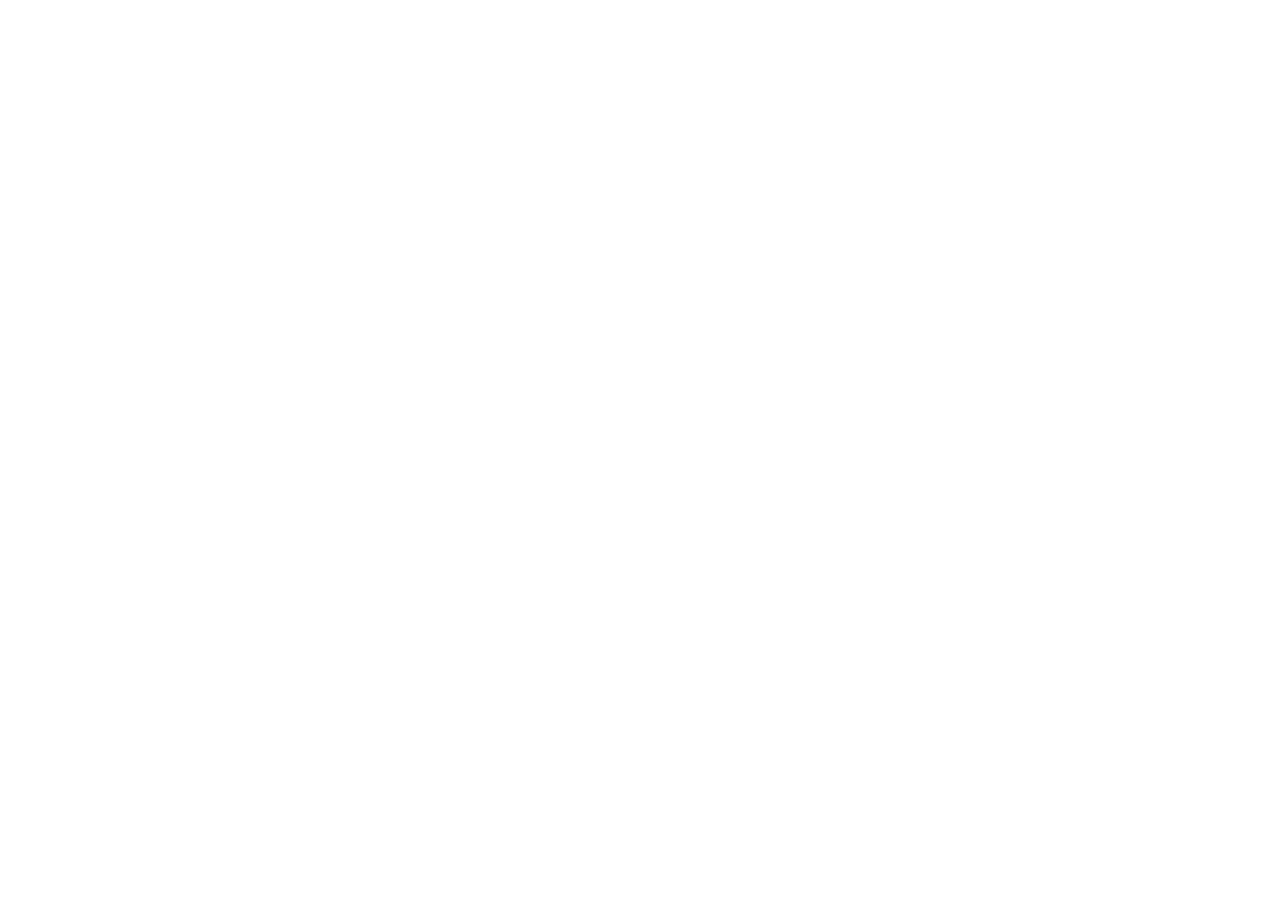
==== index.html @ b136cbf8 "Подготовка" ====
<!DOCTYPE html>
<html lang="en">
<head>
  <meta charset="UTF-8">
  <meta name="viewport" content="width=device-width, initial-scale=1.0">
  <meta http-equiv="X-UA-Compatible" content="ie=edge">
  <title>Document</title>
  <link rel="stylesheet" href="css/normalize.css">
  <link rel="stylesheet" href="css/slick.css">
  <link rel="stylesheet" href="css/style.css">
</head>
<body>
  

  <script src="https://ajax.googleapis.com/ajax/libs/jquery/3.4.1/jquery.min.js"></script>
  <script src="js/slick.min.js"></script>
  <script src="js/main.js"></script>
</body>
</html>
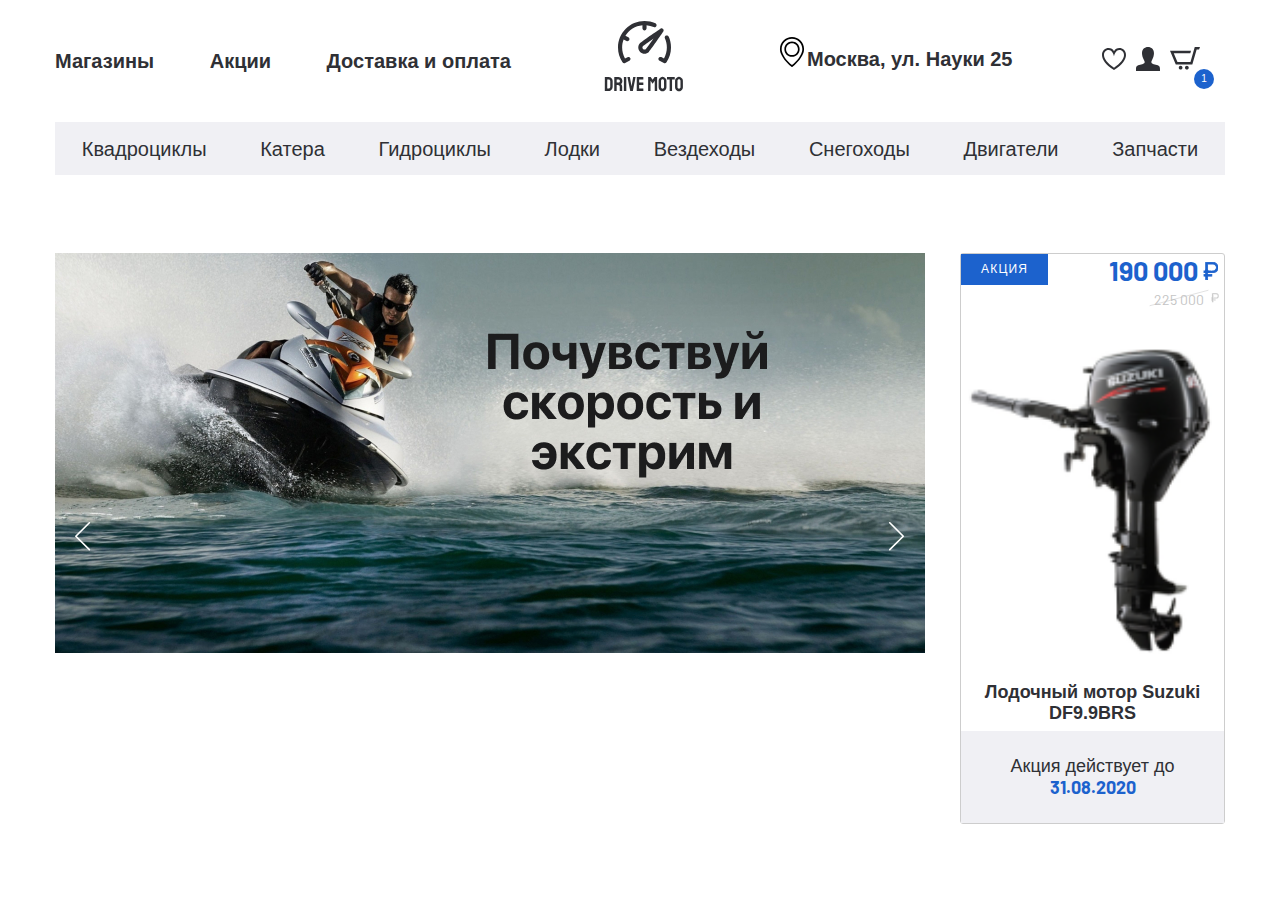
==== commit a5a7c0fc: "Топ слайдер и меню" ====
--- a/index.html
+++ b/index.html
@@ -1,5 +1,6 @@
 <!DOCTYPE html>
-<html lang="en">
+<html lang="ru">
+
 <head>
   <meta charset="UTF-8">
   <meta name="viewport" content="width=device-width, initial-scale=1.0">
@@ -7,13 +8,142 @@
   <title>Document</title>
   <link rel="stylesheet" href="css/normalize.css">
   <link rel="stylesheet" href="css/slick.css">
+  <link rel="stylesheet" href="css/fonts.css">
+  <link rel="preconnect" href="https://fonts.gstatic.com">
+<link href="https://fonts.googleapis.com/css2?family=Barlow:wght@400;700&display=swap" rel="stylesheet">
   <link rel="stylesheet" href="css/style.css">
 </head>
+
 <body>
-  
+
+  <header class="header">
+    <div class="header__top">
+      <div class="container">
+        <div class="header__top-inner">
+          <nav class="menu">
+            <ul class="menu__list">
+              <li class="menu__item">
+                <a class="menu__link" href="#">
+                  Магазины
+                </a>
+              </li>
+              <li class="menu__item">
+                <a class="menu__link" href="#">
+                  Акции
+                </a>
+              </li>
+              <li class="menu__item">
+                <a class="menu__link" href="#">
+                  Доставка и оплата
+                </a>
+              </li>
+            </ul>
+          </nav>
+          <a class="logo" href="#">
+            <img class="logo__img" src="/images/logo.svg" alt="logo">
+          </a>
+          <div class="header__box">
+            <p class="header__adress">
+              Москва,  ул. Науки  25
+            </p>
+            <ul class="user-list">
+              <li class="user-list__item">
+                <a class="user-list__link" href="#">
+                  <img src="/images/menu-heart.svg" alt="">
+                </a>
+              </li>
+              <li class="user-list__item">
+                <a class="user-list__link" href="#">
+                  <img src="/images/menu-person.svg" alt="">
+                </a>
+              </li>
+              <li class="user-list__item">
+                <a class="user-list__link basket" href="#">
+                  <img src="/images/menu-basket.svg" alt="">
+                  <p class="basket__num">1</p>
+                </a>
+              </li>
+            </ul>
+          </div>
+        </div>
+      </div>
+    </div>
+    <div class="header__bottom">
+      <div class="container">
+          <ul class="menu-categories">
+            <li class="menu-categories__item">
+              <a class="menu-categories__link"href="#" >Квадроциклы</a>
+            </li>
+            <li class="menu-categories__item">
+              <a class="menu-categories__link"href="#" >Катера</a>
+            </li>
+            <li class="menu-categories__item">
+              <a class="menu-categories__link"href="#" >Гидроциклы</a>
+            </li>
+            <li class="menu-categories__item">
+              <a class="menu-categories__link"href="#" >Лодки</a>
+            </li>
+            <li class="menu-categories__item">
+              <a class="menu-categories__link"href="#" >Вездеходы</a>
+            </li>
+            <li class="menu-categories__item">
+              <a class="menu-categories__link"href="#" >Снегоходы</a>
+            </li>
+            <li class="menu-categories__item">
+              <a class="menu-categories__link"href="#" >Двигатели</a>
+            </li>
+            <li class="menu-categories__item">
+              <a class="menu-categories__link"href="#" >Запчасти</a>
+            </li>
+          </ul>
+      </div>
+    </div>
+  </header>
+
+  <section class="banner-section">
+    <div class="container">
+      <div class="banner-section__inner">
+        <div class="banner-section__slider">
+          <a class="banner-section__slider-item" href="#">
+            <img class="banner-section__slider-img" src="/images/slide-banner-1.jpg" alt="">
+          </a>
+          <a class="banner-section__slider-item" href="#">
+            <img class="banner-section__slider-img" src="/images/slide-banner-1.jpg" alt="">
+          </a>
+          <a class="banner-section__slider-item" href="#">
+            <img class="banner-section__slider-img" src="/images/slide-banner-1.jpg" alt="">
+          </a>
+          <a class="banner-section__slider-item" href="#">
+            <img class="banner-section__slider-img" src="/images/slide-banner-1.jpg" alt="">
+          </a>
+          <a class="banner-section__slider-item" href="#">
+            <img class="banner-section__slider-img" src="/images/slide-banner-1.jpg" alt="">
+          </a>
+          <a class="banner-section__slider-item" href="#">
+            <img class="banner-section__slider-img" src="/images/slide-banner-1.jpg" alt="">
+          </a>
+        </div>
+        <a class="banner-section__item sale-item" href="#">
+          <div class="sale-item__top">
+            <p class="sale-item__info">акция</p>
+            <div class="sale-item__price">
+              <div class="price sale-item__price-new">190 000</div>
+              <div class="price sale-item__price-old">225 000</div>
+            </div>
+          </div>
+          <img class="sale-item__img" src="/images/content/sale-1.png" alt="" >
+          <h5 class="sale-item__title">Лодочный мотор 
+            Suzuki DF9.9BRS</h5>
+            <div class="sale-item__footer">Акция действует до <span>31.08.2020</span></div>
+        </a>
+      </div>
+    </div>
+  </section>
+
 
   <script src="https://ajax.googleapis.com/ajax/libs/jquery/3.4.1/jquery.min.js"></script>
   <script src="js/slick.min.js"></script>
   <script src="js/main.js"></script>
 </body>
+
 </html>--- a/css/fonts.css
+++ b/css/fonts.css
@@ -0,0 +1,32 @@
+@font-face {
+    font-family: 'SFProDisplay-Regular', sans-serif;
+    src: url(/fonts/SFProDisplay-Regular.woff2)format('woff2'),
+        url(/fonts/SFProDisplay-Regular.woff)format('woff');
+    font-weight: 400;
+    font-style: normal;
+    font-display: swap;
+}
+@font-face {
+    font-family: 'SFProDisplay-Medium', sans-serif;
+    src: url(/fonts/SFProDisplay-Medium.woff2)format('woff2'),
+        url(/fonts/SFProDisplay-Medium.woff)format('woff');
+    font-weight: 500;
+    font-style: normal;
+    font-display: swap;
+}
+@font-face {
+    font-family: 'SFProDisplay-Semibold', sans-serif;
+    src: url(/fonts/SFProDisplay-Semibold.woff2)format('woff2'),
+        url(/fonts/SFProDisplay-Semibold.woff)format('woff');
+    font-weight: 600;
+    font-style: normal;
+    font-display: swap;
+}
+@font-face {
+    font-family: 'SFProDisplay-Bold', sans-serif;
+    src: url(/fonts/SFProDisplay-Bold.woff2)format('woff2'),
+        url(/fonts/SFProDisplay-Bold.woff)format('woff');
+    font-weight: 700;
+    font-style: normal;
+    font-display: swap;
+}
--- a/css/style.css
+++ b/css/style.css
@@ -0,0 +1,321 @@
+html {
+    box-sizing: border-box;
+}
+
+*,
+*::before,
+*::after {
+    box-sizing: inherit;
+}
+
+a {
+    text-decoration: none;
+    color: inherit;
+}
+
+p {
+    margin: 0;
+}
+
+ul,
+li {
+    margin: 0;
+    padding: 0;
+    list-style: none;
+}
+
+h1,
+h2,
+h3,
+h4,
+h5,
+h6 {
+    margin: 0;
+}
+
+body {
+    color: #2F3035;
+    font-family: 'SFProDisplay-Regular', sans-serif;
+    font-size: 20px;
+    line-height: 24px;
+    font-weight: 400;
+}
+
+.container {
+    max-width: 1200px;
+    padding: 0 15px;
+    margin: 0 auto;
+}
+
+.header__top-inner {
+    display: flex;
+    justify-content: space-between;
+    align-items: center;
+    min-height: 122px;
+    font-family: 'SFProDisplay-Bold', sans-serif;
+    font-weight: 700;
+}
+
+.menu__item {
+    display: inline-block;
+}
+
+.menu__item+.menu__item {
+    padding-left: 50px;
+}
+
+.header__box {
+    display: flex;
+}
+
+.header__adress {
+    margin-right: 60px;
+    width: 265px;
+    padding-left: 30px;
+    position: relative;
+}
+
+.header__adress::before {
+    content: "";
+    position: absolute;
+    background-image: url(/images/header-marker.svg);
+    width: 30px;
+    height: 30px;
+    left: 0;
+    top: -10px;
+}
+
+.user-list {
+    margin-right: 15px;
+    display: flex;
+    align-items: center;
+}
+
+.user-list__item {
+    padding-right: 10px;
+}
+
+.basket {
+    position: relative;
+}
+
+.basket__num {
+    position: absolute;
+    width: 20px;
+    height: 20px;
+    color: #fff;
+    border-radius: 50%;
+    background-color: #1C62CD;
+    font-size: 10px;
+    line-height: 20px;
+    font-weight: 500;
+    text-align: center;
+    bottom: -15px;
+    right: -14px;
+}
+
+.header__bottom {
+    margin-bottom: 78px;
+}
+
+.menu-categories {
+    background-color: #F0F0F4;
+    display: flex;
+    justify-content: space-around;
+    align-items: center;
+    min-height: 53px;
+}
+
+
+.menu-categories__link {
+    transition: all .3s;
+    font-weight: 400;
+    padding: 15px 0 14px;
+    position: relative;
+}
+
+.menu-categories__link::before {
+    content: "";
+    width: 0;
+    right: 0;
+    position: absolute;
+    background-color: #1C62CD;
+    height: 3px;
+    bottom: -2px;
+    transition: all .3s;
+    left: auto;
+}
+
+.menu-categories__link:hover {
+    color: #000;
+}
+
+.menu-categories__link:hover::before {
+    width: 100%;
+    left: 0;
+    right: auto;
+}
+
+.banner-section__inner {
+    display: flex;
+    justify-content: space-between;
+}
+
+
+.banner-section__slider {
+    max-width: 870px;
+}
+
+.banner-section__slider-btn {
+    position: absolute;
+    top: 50%;
+    transform: translateY(-50%);
+    background-color: transparent;
+    border: none;
+    margin: 0;
+    padding: 0;
+    z-index: 5;
+    cursor: pointer;
+}
+
+.banner-section__slider-btnPrev {
+    left: 20px;
+}
+
+.banner-section__slider-btnNext {
+    right: 20px;
+}
+
+.slick-dots {
+    position: absolute;
+    bottom: 40px;
+    left: 0;
+    right: 0;
+    text-align: center;
+}
+
+.slick-dots li {
+    display: inline-block;
+    padding: 0 5px;
+}
+
+.slick-dots button {
+    padding: 0;
+    font-size: 0;
+    width: 11px;
+    height: 11px;
+    border-radius: 50%;
+    border: 1px solid #fff;
+    background-color: transparent;
+}
+.slick-active button{
+    background-color: #fff;
+}
+
+.sale-item {
+    max-width: 265px;
+    text-align: center;
+    border: 1px solid #CDCDCD;
+    border-radius: 3px;
+    display: flex;
+    flex-direction: column;
+    justify-content: space-between;
+}
+
+.sale-item__top {
+    display: flex;
+    justify-content: space-between;
+    align-items: flex-start;
+}
+
+.sale-item__info {
+    color: #fff;
+    background-color: #1C62CD;
+    padding: 8px 20px;
+    text-transform: uppercase;
+    font-size: 12px;
+    line-height: 15px;
+    letter-spacing: 0.1em;
+}
+
+.sale-item__price {
+    text-align: right;
+}
+
+.price {
+    font-family: 'Barlow', sans-serif;
+    position: relative;
+}
+
+.sale-item__price-new {
+    font-weight: 700;
+    color: #1C62CD;
+    font-size: 27px;
+    line-height: 32px;
+    margin-right: 6px;
+    padding-right: 20px;
+}
+
+.sale-item__price-new::after {
+    content: "";
+    background-image: url(/images/icons-price.svg);
+    position: absolute;
+    right: 0;
+    top: 8px;
+    width: 15px;
+    height: 18px;
+}
+
+
+.sale-item__price-old {
+    font-weight: 400;
+    font-size: 14px;
+    line-height: 17px;
+    display: inline-block;
+    color: #C4C4C4;
+    padding: 2px 5px;
+    margin-right: 15px;
+    background-image: url(/images/old-line.svg);
+    background-repeat: no-repeat;
+}
+
+.sale-item__price-old::after {
+    content: "";
+    position: absolute;
+    background-image: url(/images/icons-price-old.svg);
+    right: -10px;
+    top: 4px;
+    width: 8px;
+    height: 10px;
+}
+
+.sale-item__footer {
+    background-color: #F0F0F4;
+    padding: 25px 20px;
+    font-size: 18px;
+    line-height: 21px;
+}
+
+.sale-item__footer span {
+    color: #1C62CD;
+    font-family: 'Barlow', sans-serif;
+    font-weight: 700;
+    display: block;
+}
+
+.sale-item__title {
+    font-size: 18px;
+    line-height: 21px;
+    font-weight: 700;
+    font-family: 'SFProDisplay-Bold', sans-serif;
+    margin-bottom: 7px;
+}
+
+.sale-item__img {
+    object-fit: contain;
+}
+
+.banner-section__slider-img {
+    object-fit: cover;
+    min-height: 400px;
+}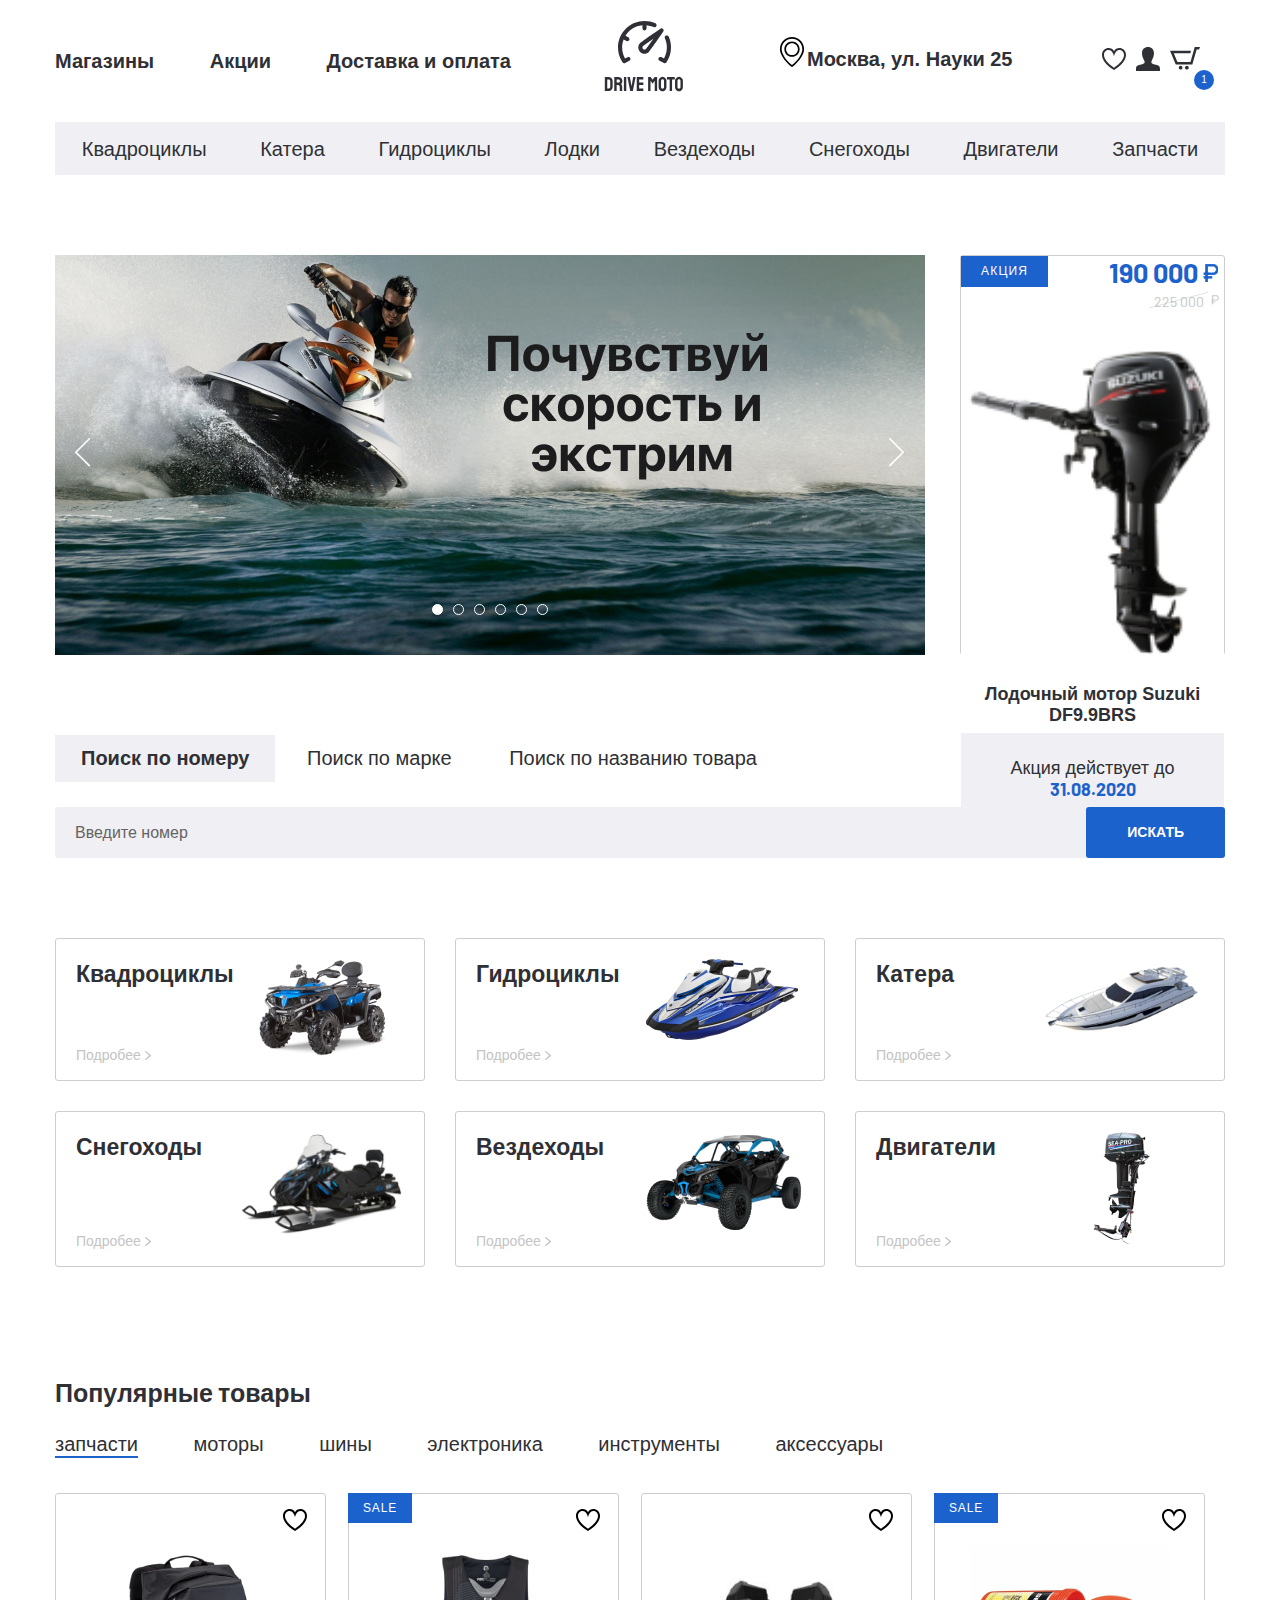
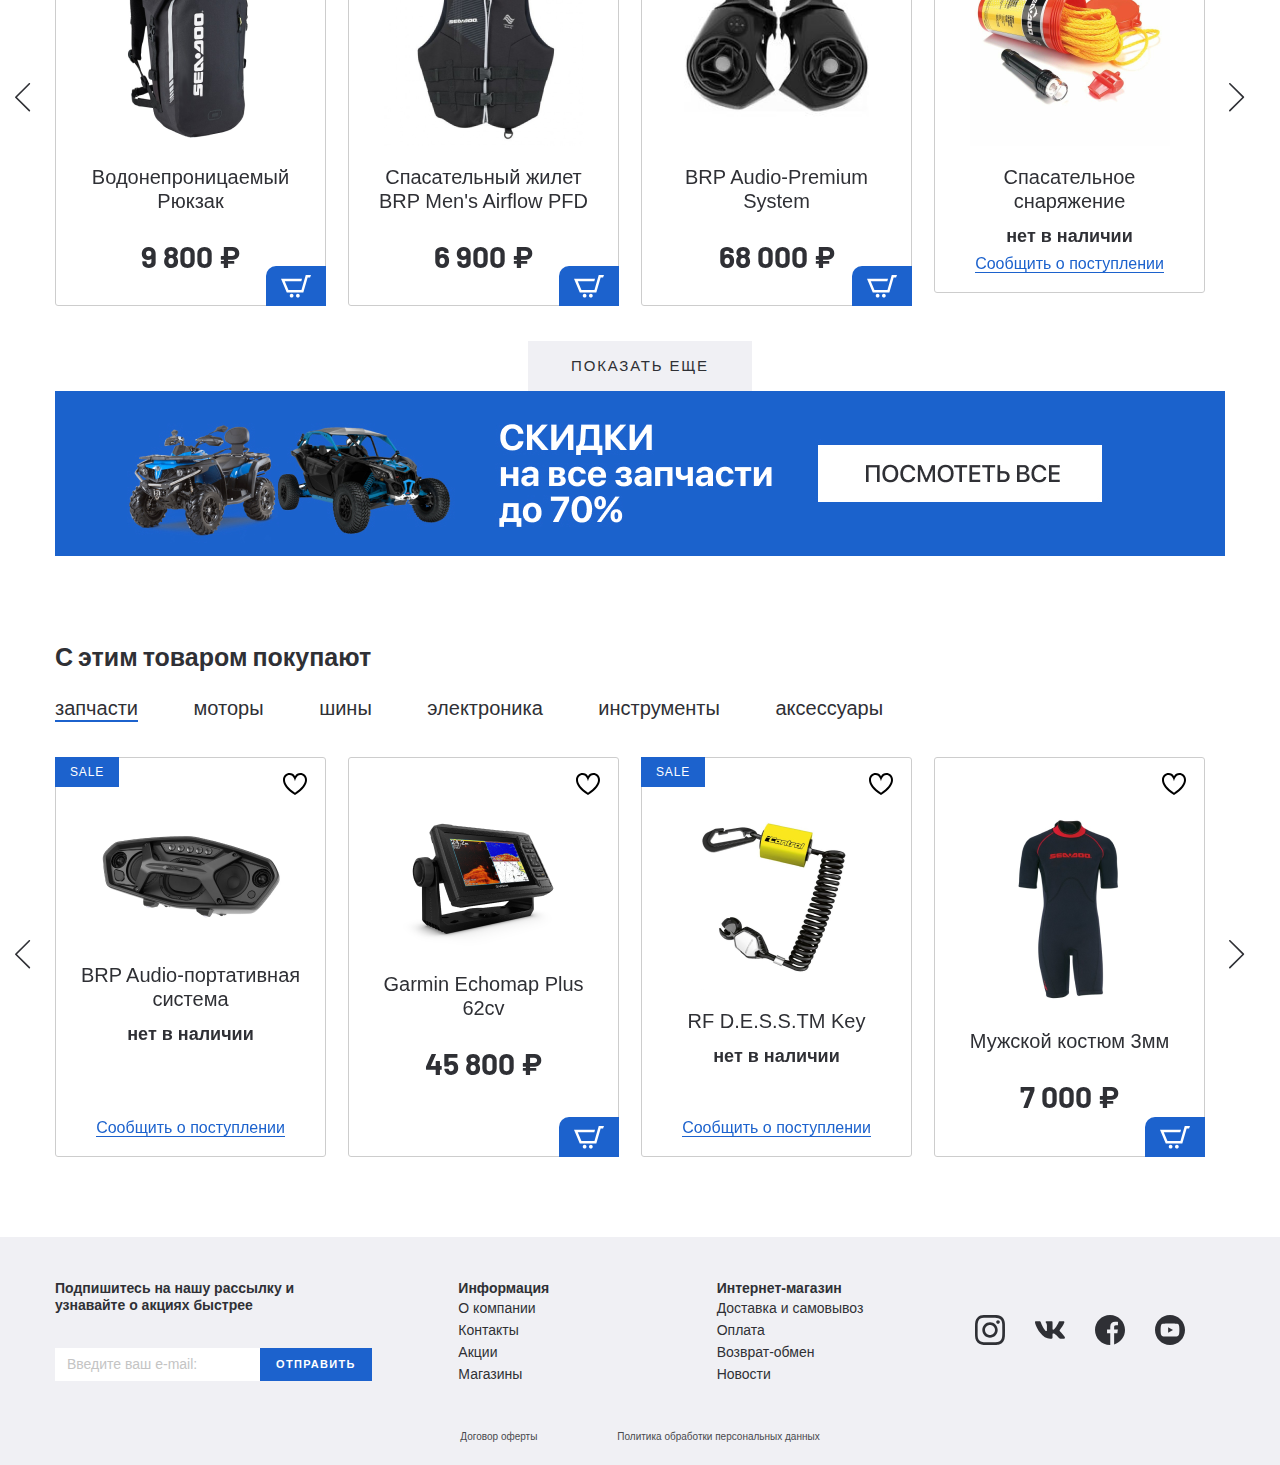
==== commit 4f4360c4: "page 1 ready" ====
--- a/index.html
+++ b/index.html
@@ -10,7 +10,7 @@
   <link rel="stylesheet" href="css/slick.css">
   <link rel="stylesheet" href="css/fonts.css">
   <link rel="preconnect" href="https://fonts.gstatic.com">
-<link href="https://fonts.googleapis.com/css2?family=Barlow:wght@400;700&display=swap" rel="stylesheet">
+  <link href="https://fonts.googleapis.com/css2?family=Barlow:wght@400;700&display=swap" rel="stylesheet">
   <link rel="stylesheet" href="css/style.css">
 </head>
 
@@ -44,7 +44,7 @@
           </a>
           <div class="header__box">
             <p class="header__adress">
-              Москва,  ул. Науки  25
+              Москва, ул. Науки 25
             </p>
             <ul class="user-list">
               <li class="user-list__item">
@@ -70,37 +70,37 @@
     </div>
     <div class="header__bottom">
       <div class="container">
-          <ul class="menu-categories">
-            <li class="menu-categories__item">
-              <a class="menu-categories__link"href="#" >Квадроциклы</a>
-            </li>
-            <li class="menu-categories__item">
-              <a class="menu-categories__link"href="#" >Катера</a>
-            </li>
-            <li class="menu-categories__item">
-              <a class="menu-categories__link"href="#" >Гидроциклы</a>
-            </li>
-            <li class="menu-categories__item">
-              <a class="menu-categories__link"href="#" >Лодки</a>
-            </li>
-            <li class="menu-categories__item">
-              <a class="menu-categories__link"href="#" >Вездеходы</a>
-            </li>
-            <li class="menu-categories__item">
-              <a class="menu-categories__link"href="#" >Снегоходы</a>
-            </li>
-            <li class="menu-categories__item">
-              <a class="menu-categories__link"href="#" >Двигатели</a>
-            </li>
-            <li class="menu-categories__item">
-              <a class="menu-categories__link"href="#" >Запчасти</a>
-            </li>
-          </ul>
+        <ul class="menu-categories">
+          <li class="menu-categories__item">
+            <a class="menu-categories__link" href="#">Квадроциклы</a>
+          </li>
+          <li class="menu-categories__item">
+            <a class="menu-categories__link" href="#">Катера</a>
+          </li>
+          <li class="menu-categories__item">
+            <a class="menu-categories__link" href="#">Гидроциклы</a>
+          </li>
+          <li class="menu-categories__item">
+            <a class="menu-categories__link" href="#">Лодки</a>
+          </li>
+          <li class="menu-categories__item">
+            <a class="menu-categories__link" href="#">Вездеходы</a>
+          </li>
+          <li class="menu-categories__item">
+            <a class="menu-categories__link" href="#">Снегоходы</a>
+          </li>
+          <li class="menu-categories__item">
+            <a class="menu-categories__link" href="#">Двигатели</a>
+          </li>
+          <li class="menu-categories__item">
+            <a class="menu-categories__link" href="#">Запчасти</a>
+          </li>
+        </ul>
       </div>
     </div>
   </header>
 
-  <section class="banner-section">
+  <section class="banner-section page-section">
     <div class="container">
       <div class="banner-section__inner">
         <div class="banner-section__slider">
@@ -131,19 +131,891 @@
               <div class="price sale-item__price-old">225 000</div>
             </div>
           </div>
-          <img class="sale-item__img" src="/images/content/sale-1.png" alt="" >
-          <h5 class="sale-item__title">Лодочный мотор 
+          <img class="sale-item__img" src="/images/content/sale-1.png" alt="">
+          <h5 class="sale-item__title">Лодочный мотор
             Suzuki DF9.9BRS</h5>
-            <div class="sale-item__footer">Акция действует до <span>31.08.2020</span></div>
+          <div class="sale-item__footer">Акция действует до <span>31.08.2020</span></div>
         </a>
       </div>
     </div>
   </section>
 
+  <div class="search page-section">
+    <div class="container">
+      <div class="search__inner">
+        <div class="search__tabs">
+          <a class="tab seacrh__tabs-item tab--active" href="#tab-1">Поиск по номеру</a>
+          <a class="tab seacrh__tabs-item" href="#tab-2">Поиск по марке</a>
+          <a class="tab seacrh__tabs-item" href="#tab-3">Поиск по названию товара</a>
+        </div>
+        <div class="search__content">
+          <div id="tab-1" class="tabs-content search__content-item tabs-content--active">
+            <form class="search__content-form">
+              <input class="search__content-input" type="text" placeholder="Введите номер">
+              <button class="search__content-btn" type="submit">искать</button>
+            </form>
+          </div>
+          <div id="tab-2" class="tabs-content search__content-item">
+            <form class="search__content-form">
+              <input class="search__content-input" type="text" placeholder="Введите марку">
+              <button class="search__content-btn" type="submit">искать</button>
+            </form>
+          </div>
+          <div id="tab-3" class="tabs-content search__content-item">
+            <form class="search__content-form">
+              <input class="search__content-input" type="text" placeholder="Введите название товара">
+              <button class="search__content-btn" type="submit">искать</button>
+            </form>
+          </div>
+        </div>
+      </div>
+    </div>
+  </div>
+
+  <section class="cathegories page-section">
+    <div class="container">
+      <div class="cathegories__inner">
+        <a class="cathegories__item" href="#">
+          <div class="cathegories__item-info">
+            <h4 class="cathegories__item-title">Квадроциклы</h4>
+            <p class="cathegories__item-text">Подробее</p>
+          </div>
+          <div class="cathegories__item-img">
+            <img src="/images/cathegories-1.png" alt="">
+          </div>
+        </a>
+        <a class="cathegories__item" href="#">
+          <div class="cathegories__item-info">
+            <h4 class="cathegories__item-title">Гидроциклы</h4>
+            <p class="cathegories__item-text">Подробее</p>
+          </div>
+          <div class="cathegories__item-img">
+            <img src="/images/cathegories-2.png" alt="">
+          </div>
+        </a>
+        <a class="cathegories__item" href="#">
+          <div class="cathegories__item-info">
+            <h4 class="cathegories__item-title">Катера</h4>
+            <p class="cathegories__item-text">Подробее</p>
+          </div>
+          <div class="cathegories__item-img">
+            <img src="/images/cathegories-3.png" alt="">
+          </div>
+        </a>
+        <a class="cathegories__item" href="#">
+          <div class="cathegories__item-info">
+            <h4 class="cathegories__item-title">Снегоходы</h4>
+            <p class="cathegories__item-text">Подробее</p>
+          </div>
+          <div class="cathegories__item-img">
+            <img src="/images/cathegories-4.png" alt="">
+          </div>
+        </a>
+        <a class="cathegories__item" href="#">
+          <div class="cathegories__item-info">
+            <h4 class="cathegories__item-title">Вездеходы</h4>
+            <p class="cathegories__item-text">Подробее</p>
+          </div>
+          <div class="cathegories__item-img">
+            <img src="/images/cathegories-5.png" alt="">
+          </div>
+        </a>
+        <a class="cathegories__item" href="#">
+          <div class="cathegories__item-info">
+            <h4 class="cathegories__item-title">Двигатели</h4>
+            <p class="cathegories__item-text">Подробее</p>
+          </div>
+          <div class="cathegories__item-img">
+            <img src="/images/cathegories-6.png" alt="">
+          </div>
+        </a>
+      </div>
+    </div>
+  </section>
+
+  <section class="products">
+    <div class="container">
+      <div class="products__inner">
+        <h3 class="product__title">Популярные товары</h3>
+        <div class="tabs-wrapper">
+          <div class="tabs products__tabs">
+            <a class="tab products__tab tab--active " href="#product-tab-1">запчасти</a>
+            <a class="tab products__tab" href="#product-tab-2">моторы</a>
+            <a class="tab products__tab" href="#product-tab-3">шины</a>
+            <a class="tab products__tab" href="#product-tab-4">электроника </a>
+            <a class="tab products__tab" href="#product-tab-5">инструменты</a>
+            <a class="tab products__tab" href="#product-tab-6">аксессуары </a>
+          </div>
+          <div class="tabs-container products__container">
+            <div id="product-tab-1" class="tabs-content products__content tabs-content--active">
+              <div class="product-slider">
+                <div class="product-slider__item">
+                  <div class="product-item__wrapper">
+                    <button class="product-item__favorite"> </button>
+                    <button class="product-item__basket">
+                      <img class="product-item__basket-img" src="/images/basket-white.svg" alt="">
+                    </button>
+                    <a class="product-item__notify-link" href="#"><span>Сообщить о поступлении</span> </a>
+                    <a class="product-item " href="#">
+                      <p class="product-item__hover-text">
+                        посмотреть товар
+                      </p>
+                      <img class="porduct-item__img" src="/images/content/product-1.png" alt="">
+                      <h4 class="product-item__title">Водонепроницаемый
+                        Рюкзак</h4>
+                      <p class="price product-item__price">9 800 ₽</p>
+                      <p class="product-item__notify-text">нет в наличии</p>
+
+                    </a>
+                  </div>
+                </div>
+                <div class="product-slider__item">
+                  <div class="product-item__wrapper">
+                    <button class="product-item__favorite"> </button>
+                    <button class="product-item__basket">
+                      <img class="product-item__basket-img" src="/images/basket-white.svg" alt="">
+                    </button>
+                    <a class="product-item__notify-link" href="#"><span>Сообщить о поступлении</span> </a>
+                    <a class="product-item product-item--sale" href="#">
+                      <p class="product-item__hover-text">
+                        посмотреть товар
+                      </p>
+                      <img class="porduct-item__img" src="/images/content/product-2.png" alt="">
+                      <h4 class="product-item__title">Спасательный жилет BRP Men's Airflow PFD
+                      </h4>
+                      <p class="price product-item__price">6 900 ₽</p>
+                      <p class="product-item__notify-text">нет в наличии</p>
+
+                    </a>
+                  </div>
+                </div>
+                <div class="product-slider__item">
+                  <div class="product-item__wrapper">
+                    <button class="product-item__favorite"> </button>
+                    <button class="product-item__basket">
+                      <img class="product-item__basket-img" src="/images/basket-white.svg" alt="">
+                    </button>
+                    <a class="product-item__notify-link" href="#"><span>Сообщить о поступлении</span> </a>
+                    <a class="product-item" href="#">
+                      <p class="product-item__hover-text">
+                        посмотреть товар
+                      </p>
+                      <img class="porduct-item__img" src="/images/content/product-3.png" alt="">
+                      <h4 class="product-item__title">
+                        BRP Audio-Premium System</h4>
+                      <p class="price product-item__price">68 000 ₽</p>
+                      <p class="product-item__notify-text">нет в наличии</p>
+
+                    </a>
+                  </div>
+                </div>
+                <div class="product-slider__item">
+                  <div class="product-item__wrapper product-item__not-available">
+                    <button class="product-item__favorite"> </button>
+                    <button class="product-item__basket">
+                      <img class="product-item__basket-img" src="/images/basket-white.svg" alt="">
+                    </button>
+                    <a class="product-item__notify-link" href="#"><span>Сообщить о поступлении</span> </a>
+                    <a class="product-item product-item--sale" href="#">
+                      <p class="product-item__hover-text">
+                        посмотреть товар
+                      </p>
+                      <img class="porduct-item__img" src="/images/content/product-4.png" alt="">
+                      <h4 class="product-item__title">Спасательное
+                        снаряжение</h4>
+                      <p class="price product-item__price">5 300 ₽</p>
+                      <p class="product-item__notify-text">нет в наличии</p>
+
+                    </a>
+                  </div>
+                </div>
+                <div class="product-slider__item">
+                  <div class="product-item__wrapper product-item__not-available">
+                    <button class="product-item__favorite"> </button>
+                    <button class="product-item__basket">
+                      <img class="product-item__basket-img" src="/images/basket-white.svg" alt="">
+                    </button>
+                    <a class="product-item__notify-link" href="#"><span>Сообщить о поступлении</span> </a>
+                    <a class="product-item product-item--sale" href="#">
+                      <p class="product-item__hover-text">
+                        посмотреть товар
+                      </p>
+                      <img class="porduct-item__img" src="/images/content/product-1.png" alt="">
+                      <h4 class="product-item__title">Водонепроницаемый
+                        Рюкзак</h4>
+                      <p class="price product-item__price">9 800 ₽</p>
+                      <p class="product-item__notify-text">нет в наличии</p>
+
+                    </a>
+                  </div>
+                </div>
+                <div class="product-slider__item">
+                  <div class="product-item__wrapper product-item__not-available">
+                    <button class="product-item__favorite"> </button>
+                    <button class="product-item__basket">
+                      <img class="product-item__basket-img" src="/images/basket-white.svg" alt="">
+                    </button>
+                    <a class="product-item__notify-link" href="#"><span>Сообщить о поступлении</span> </a>
+                    <a class="product-item product-item--sale" href="#">
+                      <p class="product-item__hover-text">
+                        посмотреть товар
+                      </p>
+                      <img class="porduct-item__img" src="/images/content/product-1.png" alt="">
+                      <h4 class="product-item__title">Водонепроницаемый
+                        Рюкзак</h4>
+                      <p class="price product-item__price">9 800 ₽</p>
+                      <p class="product-item__notify-text">нет в наличии</p>
+
+                    </a>
+                  </div>
+                </div>
+                <div class="product-slider__item">
+                  <div class="product-item__wrapper product-item__not-available">
+                    <button class="product-item__favorite"> </button>
+                    <button class="product-item__basket">
+                      <img class="product-item__basket-img" src="/images/basket-white.svg" alt="">
+                    </button>
+                    <a class="product-item__notify-link" href="#"><span>Сообщить о поступлении</span> </a>
+                    <a class="product-item product-item--sale" href="#">
+                      <p class="product-item__hover-text">
+                        посмотреть товар
+                      </p>
+                      <img class="porduct-item__img" src="/images/content/product-1.png" alt="">
+                      <h4 class="product-item__title">Водонепроницаемый
+                        Рюкзак</h4>
+                      <p class="price product-item__price">9 800 ₽</p>
+                      <p class="product-item__notify-text">нет в наличии</p>
+
+                    </a>
+                  </div>
+                </div>
+                <div class="product-slider__item">
+                  <div class="product-item__wrapper product-item__not-available">
+                    <button class="product-item__favorite"> </button>
+                    <button class="product-item__basket">
+                      <img class="product-item__basket-img" src="/images/basket-white.svg" alt="">
+                    </button>
+                    <a class="product-item__notify-link" href="#"><span>Сообщить о поступлении</span> </a>
+                    <a class="product-item product-item--sale" href="#">
+                      <p class="product-item__hover-text">
+                        посмотреть товар
+                      </p>
+                      <img class="porduct-item__img" src="/images/content/product-4.png" alt="">
+                      <h4 class="product-item__title">Спасательное
+                        снаряжение</h4>
+                      <p class="price product-item__price">5 300 ₽</p>
+                      <p class="product-item__notify-text">нет в наличии</p>
+
+                    </a>
+                  </div>
+                </div>
+              </div>
+            </div>
+            <div id="product-tab-2" class="tabs-content products__content">
+              <div class="product-slider">
+                <div class="product-slider__item">
+                  <div class="product-item__wrapper">
+                    <button class="product-item__favorite"> </button>
+                    <button class="product-item__basket">
+                      <img class="product-item__basket-img" src="/images/basket-white.svg" alt="">
+                    </button>
+                    <a class="product-item__notify-link" href="#"><span>Сообщить о поступлении</span> </a>
+                    <a class="product-item " href="#">
+                      <p class="product-item__hover-text">
+                        посмотреть товар
+                      </p>
+                      <img class="porduct-item__img" src="/images/content/product-1.png" alt="">
+                      <h4 class="product-item__title">Водонепроницаемый
+                        Рюкзак</h4>
+                      <p class="price product-item__price">9 800 ₽</p>
+                      <p class="product-item__notify-text">нет в наличии</p>
+
+                    </a>
+                  </div>
+                </div>
+                <div class="product-slider__item">
+                  <div class="product-item__wrapper">
+                    <button class="product-item__favorite"> </button>
+                    <button class="product-item__basket">
+                      <img class="product-item__basket-img" src="/images/basket-white.svg" alt="">
+                    </button>
+                    <a class="product-item__notify-link" href="#"><span>Сообщить о поступлении</span> </a>
+                    <a class="product-item product-item--sale" href="#">
+                      <p class="product-item__hover-text">
+                        посмотреть товар
+                      </p>
+                      <img class="porduct-item__img" src="/images/content/product-1.png" alt="">
+                      <h4 class="product-item__title">Водонепроницаемый
+                        Рюкзак</h4>
+                      <p class="price product-item__price">9 800 ₽</p>
+                      <p class="product-item__notify-text">нет в наличии</p>
+
+                    </a>
+                  </div>
+                </div>
+                <div class="product-slider__item">
+                  <div class="product-item__wrapper">
+                    <button class="product-item__favorite"> </button>
+                    <button class="product-item__basket">
+                      <img class="product-item__basket-img" src="/images/basket-white.svg" alt="">
+                    </button>
+                    <a class="product-item__notify-link" href="#"><span>Сообщить о поступлении</span> </a>
+                    <a class="product-item" href="#">
+                      <p class="product-item__hover-text">
+                        посмотреть товар
+                      </p>
+                      <img class="porduct-item__img" src="/images/content/product-1.png" alt="">
+                      <h4 class="product-item__title">Водонепроницаемый
+                        Рюкзак</h4>
+                      <p class="price product-item__price">9 800 ₽</p>
+                      <p class="product-item__notify-text">нет в наличии</p>
+
+                    </a>
+                  </div>
+                </div>
+                <div class="product-slider__item">
+                  <div class="product-item__wrapper product-item__not-available">
+                    <button class="product-item__favorite"> </button>
+                    <button class="product-item__basket">
+                      <img class="product-item__basket-img" src="/images/basket-white.svg" alt="">
+                    </button>
+                    <a class="product-item__notify-link" href="#"><span>Сообщить о поступлении</span> </a>
+                    <a class="product-item product-item--sale" href="#">
+                      <p class="product-item__hover-text">
+                        посмотреть товар
+                      </p>
+                      <img class="porduct-item__img" src="/images/content/product-1.png" alt="">
+                      <h4 class="product-item__title">Водонепроницаемый
+                        Рюкзак</h4>
+                      <p class="price product-item__price">9 800 ₽</p>
+                      <p class="product-item__notify-text">нет в наличии</p>
+
+                    </a>
+                  </div>
+                </div>
+                <div class="product-slider__item">
+                  <div class="product-item__wrapper product-item__not-available">
+                    <button class="product-item__favorite"> </button>
+                    <button class="product-item__basket">
+                      <img class="product-item__basket-img" src="/images/basket-white.svg" alt="">
+                    </button>
+                    <a class="product-item__notify-link" href="#"><span>Сообщить о поступлении</span> </a>
+                    <a class="product-item product-item--sale" href="#">
+                      <p class="product-item__hover-text">
+                        посмотреть товар
+                      </p>
+                      <img class="porduct-item__img" src="/images/content/product-1.png" alt="">
+                      <h4 class="product-item__title">Водонепроницаемый
+                        Рюкзак</h4>
+                      <p class="price product-item__price">9 800 ₽</p>
+                      <p class="product-item__notify-text">нет в наличии</p>
+
+                    </a>
+                  </div>
+                </div>
+                <div class="product-slider__item">
+                  <div class="product-item__wrapper product-item__not-available">
+                    <button class="product-item__favorite"> </button>
+                    <button class="product-item__basket">
+                      <img class="product-item__basket-img" src="/images/basket-white.svg" alt="">
+                    </button>
+                    <a class="product-item__notify-link" href="#"><span>Сообщить о поступлении</span> </a>
+                    <a class="product-item product-item--sale" href="#">
+                      <p class="product-item__hover-text">
+                        посмотреть товар
+                      </p>
+                      <img class="porduct-item__img" src="/images/content/product-1.png" alt="">
+                      <h4 class="product-item__title">Водонепроницаемый
+                        Рюкзак</h4>
+                      <p class="price product-item__price">9 800 ₽</p>
+                      <p class="product-item__notify-text">нет в наличии</p>
+
+                    </a>
+                  </div>
+                </div>
+                <div class="product-slider__item">
+                  <div class="product-item__wrapper product-item__not-available">
+                    <button class="product-item__favorite"> </button>
+                    <button class="product-item__basket">
+                      <img class="product-item__basket-img" src="/images/basket-white.svg" alt="">
+                    </button>
+                    <a class="product-item__notify-link" href="#"><span>Сообщить о поступлении</span> </a>
+                    <a class="product-item product-item--sale" href="#">
+                      <p class="product-item__hover-text">
+                        посмотреть товар
+                      </p>
+                      <img class="porduct-item__img" src="/images/content/product-1.png" alt="">
+                      <h4 class="product-item__title">Водонепроницаемый
+                        Рюкзак</h4>
+                      <p class="price product-item__price">9 800 ₽</p>
+                      <p class="product-item__notify-text">нет в наличии</p>
+
+                    </a>
+                  </div>
+                </div>
+                <div class="product-slider__item">
+                  <div class="product-item__wrapper product-item__not-available">
+                    <button class="product-item__favorite"> </button>
+                    <button class="product-item__basket">
+                      <img class="product-item__basket-img" src="/images/basket-white.svg" alt="">
+                    </button>
+                    <a class="product-item__notify-link" href="#"><span>Сообщить о поступлении</span> </a>
+                    <a class="product-item product-item--sale" href="#">
+                      <p class="product-item__hover-text">
+                        посмотреть товар
+                      </p>
+                      <img class="porduct-item__img" src="/images/content/product-1.png" alt="">
+                      <h4 class="product-item__title">Водонепроницаемый
+                        Рюкзак</h4>
+                      <p class="price product-item__price">9 800 ₽</p>
+                      <p class="product-item__notify-text">нет в наличии</p>
+
+                    </a>
+                  </div>
+                </div>
+              </div>
+            </div>
+            <div id="product-tab-3" class="tabs-content products__content">slider-3</div>
+            <div id="product-tab-4" class="tabs-content products__content">slider-4</div>
+            <div id="product-tab-5" class="tabs-content products__content">slider-5</div>
+            <div id="product-tab-6" class="tabs-content products__content">slider-6</div>
+          </div>
+        </div>
+      </div>
+      <div class="product__more">
+        <a class="product__more-link" href="#">Показать еще</a>
+      </div>
+    </div>
+  </section>
+
+  <div class="banner">
+    <div class="container">
+      <a class="banner-link" href="#">
+        <img src="/images/content/banner.jpg" alt="">
+      </a>
+    </div>
+  </div>
+
+  <section class="product-popular">
+    <div class="container">
+      <div class="products__inner">
+        <h3 class="product__title">С этим товаром покупают</h3>
+        <div class="tabs-wrapper">
+          <div class="tabs products__tabs">
+            <a class="tab products__tab tab--active " href="#popular-tab-1">запчасти</a>
+            <a class="tab products__tab" href="#popular-tab-2">моторы</a>
+            <a class="tab products__tab" href="#popular-tab-3">шины</a>
+            <a class="tab products__tab" href="#popular-tab-4">электроника </a>
+            <a class="tab products__tab" href="#popular-tab-5">инструменты</a>
+            <a class="tab products__tab" href="#popular-tab-6">аксессуары </a>
+          </div>
+          <div class="tabs-container products__container">
+            <div id="popular-tab-1" class="tabs-content products__content tabs-content--active">
+              <div class="product-slider">
+                <div class="product-slider__item">
+                  <div class="product-item__wrapper product-item__not-available">
+                    <button class="product-item__favorite"> </button>
+                    <button class="product-item__basket">
+                      <img class="product-item__basket-img" src="/images/basket-white.svg" alt="">
+                    </button>
+                    <a class="product-item__notify-link" href="#"><span>Сообщить о поступлении</span> </a>
+                    <a class="product-item product-item--sale" href="#">
+                      <p class="product-item__hover-text">
+                        посмотреть товар
+                      </p>
+                      <img class="porduct-item__img" src="/images/content/popular-product-1.png" alt="">
+                      <h4 class="product-item__title">BRP Audio-портативная система</h4>
+                      <p class="price product-item__price">68 000 ₽</p>
+                      <p class="product-item__notify-text">нет в наличии</p>
+
+                    </a>
+                  </div>
+                </div>
+                <div class="product-slider__item">
+                  <div class="product-item__wrapper">
+                    <button class="product-item__favorite"> </button>
+                    <button class="product-item__basket">
+                      <img class="product-item__basket-img" src="/images/basket-white.svg" alt="">
+                    </button>
+                    <a class="product-item__notify-link" href="#"><span>Сообщить о поступлении</span> </a>
+                    <a class="product-item" href="#">
+                      <p class="product-item__hover-text">
+                        посмотреть товар
+                      </p>
+                      <img class="porduct-item__img" src="/images/content/popular-product-2.png" alt="">
+                      <h4 class="product-item__title">Garmin Echomap Plus 62cv</h4>
+                      <p class="price product-item__price">45 800 ₽</p>
+                      <p class="product-item__notify-text">нет в наличии</p>
+
+                    </a>
+                  </div>
+                </div>
+                <div class="product-slider__item">
+                  <div class="product-item__wrapper product-item__not-available">
+                    <button class="product-item__favorite"> </button>
+                    <button class="product-item__basket">
+                      <img class="product-item__basket-img" src="/images/basket-white.svg" alt="">
+                    </button>
+                    <a class="product-item__notify-link" href="#"><span>Сообщить о поступлении</span> </a>
+                    <a class="product-item product-item--sale" href="#">
+                      <p class="product-item__hover-text">
+                        посмотреть товар
+                      </p>
+                      <img class="porduct-item__img" src="/images/content/popular-product-3.png" alt="">
+                      <h4 class="product-item__title">RF D.E.S.S.TM Key</h4>
+                      <p class="price product-item__price">28 500 ₽</p>
+                      <p class="product-item__notify-text">нет в наличии</p>
+
+                    </a>
+                  </div>
+                </div>
+                <div class="product-slider__item">
+                  <div class="product-item__wrapper">
+                    <button class="product-item__favorite"> </button>
+                    <button class="product-item__basket">
+                      <img class="product-item__basket-img" src="/images/basket-white.svg" alt="">
+                    </button>
+                    <a class="product-item__notify-link" href="#"><span>Сообщить о поступлении</span> </a>
+                    <a class="product-item" href="#">
+                      <p class="product-item__hover-text">
+                        посмотреть товар
+                      </p>
+                      <img class="porduct-item__img" src="/images/content/popular-product-4.png" alt="">
+                      <h4 class="product-item__title">Мужской костюм
+                        3мм</h4>
+                      <p class="price product-item__price">7 000 ₽</p>
+                      <p class="product-item__notify-text">нет в наличии</p>
+
+                    </a>
+                  </div>
+                </div>
+                <div class="product-slider__item">
+                  <div class="product-item__wrapper product-item__not-available">
+                    <button class="product-item__favorite"> </button>
+                    <button class="product-item__basket">
+                      <img class="product-item__basket-img" src="/images/basket-white.svg" alt="">
+                    </button>
+                    <a class="product-item__notify-link" href="#"><span>Сообщить о поступлении</span> </a>
+                    <a class="product-item product-item--sale" href="#">
+                      <p class="product-item__hover-text">
+                        посмотреть товар
+                      </p>
+                      <img class="porduct-item__img" src="/images/content/popular-product-1.png" alt="">
+                      <h4 class="product-item__title">Водонепроницаемый
+                        Рюкзак</h4>
+                      <p class="price product-item__price">9 800 ₽</p>
+                      <p class="product-item__notify-text">нет в наличии</p>
+
+                    </a>
+                  </div>
+                </div>
+                <div class="product-slider__item">
+                  <div class="product-item__wrapper product-item__not-available">
+                    <button class="product-item__favorite"> </button>
+                    <button class="product-item__basket">
+                      <img class="product-item__basket-img" src="/images/basket-white.svg" alt="">
+                    </button>
+                    <a class="product-item__notify-link" href="#"><span>Сообщить о поступлении</span> </a>
+                    <a class="product-item product-item--sale" href="#">
+                      <p class="product-item__hover-text">
+                        посмотреть товар
+                      </p>
+                      <img class="porduct-item__img" src="/images/content/popular-product-2.png" alt="">
+                      <h4 class="product-item__title">Водонепроницаемый
+                        Рюкзак</h4>
+                      <p class="price product-item__price">9 800 ₽</p>
+                      <p class="product-item__notify-text">нет в наличии</p>
+
+                    </a>
+                  </div>
+                </div>
+                <div class="product-slider__item">
+                  <div class="product-item__wrapper product-item__not-available">
+                    <button class="product-item__favorite"> </button>
+                    <button class="product-item__basket">
+                      <img class="product-item__basket-img" src="/images/basket-white.svg" alt="">
+                    </button>
+                    <a class="product-item__notify-link" href="#"><span>Сообщить о поступлении</span> </a>
+                    <a class="product-item product-item--sale" href="#">
+                      <p class="product-item__hover-text">
+                        посмотреть товар
+                      </p>
+                      <img class="porduct-item__img" src="/images/content/popular-product-3.png" alt="">
+                      <h4 class="product-item__title">Водонепроницаемый
+                        Рюкзак</h4>
+                      <p class="price product-item__price">9 800 ₽</p>
+                      <p class="product-item__notify-text">нет в наличии</p>
+
+                    </a>
+                  </div>
+                </div>
+                <div class="product-slider__item">
+                  <div class="product-item__wrapper product-item__not-available">
+                    <button class="product-item__favorite"> </button>
+                    <button class="product-item__basket">
+                      <img class="product-item__basket-img" src="/images/basket-white.svg" alt="">
+                    </button>
+                    <a class="product-item__notify-link" href="#"><span>Сообщить о поступлении</span> </a>
+                    <a class="product-item product-item--sale" href="#">
+                      <p class="product-item__hover-text">
+                        посмотреть товар
+                      </p>
+                      <img class="porduct-item__img" src="/images/content/popular-product-4.png" alt="">
+                      <h4 class="product-item__title">Водонепроницаемый
+                        Рюкзак</h4>
+                      <p class="price product-item__price">9 800 ₽</p>
+                      <p class="product-item__notify-text">нет в наличии</p>
+
+                    </a>
+                  </div>
+                </div>
+              </div>
+            </div>
+            <div id="popular-tab-2" class="tabs-content products__content">
+              <div class="product-slider">
+                <div class="product-slider__item">
+                  <div class="product-item__wrapper">
+                    <button class="product-item__favorite"> </button>
+                    <button class="product-item__basket">
+                      <img class="product-item__basket-img" src="/images/basket-white.svg" alt="">
+                    </button>
+                    <a class="product-item__notify-link" href="#"><span>Сообщить о поступлении</span> </a>
+                    <a class="product-item " href="#">
+                      <p class="product-item__hover-text">
+                        посмотреть товар
+                      </p>
+                      <img class="porduct-item__img" src="/images/content/product-1.png" alt="">
+                      <h4 class="product-item__title">Водонепроницаемый
+                        Рюкзак</h4>
+                      <p class="price product-item__price">9 800 ₽</p>
+                      <p class="product-item__notify-text">нет в наличии</p>
+
+                    </a>
+                  </div>
+                </div>
+                <div class="product-slider__item">
+                  <div class="product-item__wrapper">
+                    <button class="product-item__favorite"> </button>
+                    <button class="product-item__basket">
+                      <img class="product-item__basket-img" src="/images/basket-white.svg" alt="">
+                    </button>
+                    <a class="product-item__notify-link" href="#"><span>Сообщить о поступлении</span> </a>
+                    <a class="product-item product-item--sale" href="#">
+                      <p class="product-item__hover-text">
+                        посмотреть товар
+                      </p>
+                      <img class="porduct-item__img" src="/images/content/product-1.png" alt="">
+                      <h4 class="product-item__title">Водонепроницаемый
+                        Рюкзак</h4>
+                      <p class="price product-item__price">9 800 ₽</p>
+                      <p class="product-item__notify-text">нет в наличии</p>
+
+                    </a>
+                  </div>
+                </div>
+                <div class="product-slider__item">
+                  <div class="product-item__wrapper">
+                    <button class="product-item__favorite"> </button>
+                    <button class="product-item__basket">
+                      <img class="product-item__basket-img" src="/images/basket-white.svg" alt="">
+                    </button>
+                    <a class="product-item__notify-link" href="#"><span>Сообщить о поступлении</span> </a>
+                    <a class="product-item" href="#">
+                      <p class="product-item__hover-text">
+                        посмотреть товар
+                      </p>
+                      <img class="porduct-item__img" src="/images/content/product-1.png" alt="">
+                      <h4 class="product-item__title">Водонепроницаемый
+                        Рюкзак</h4>
+                      <p class="price product-item__price">9 800 ₽</p>
+                      <p class="product-item__notify-text">нет в наличии</p>
+
+                    </a>
+                  </div>
+                </div>
+                <div class="product-slider__item">
+                  <div class="product-item__wrapper product-item__not-available">
+                    <button class="product-item__favorite"> </button>
+                    <button class="product-item__basket">
+                      <img class="product-item__basket-img" src="/images/basket-white.svg" alt="">
+                    </button>
+                    <a class="product-item__notify-link" href="#"><span>Сообщить о поступлении</span> </a>
+                    <a class="product-item product-item--sale" href="#">
+                      <p class="product-item__hover-text">
+                        посмотреть товар
+                      </p>
+                      <img class="porduct-item__img" src="/images/content/product-1.png" alt="">
+                      <h4 class="product-item__title">Водонепроницаемый
+                        Рюкзак</h4>
+                      <p class="price product-item__price">9 800 ₽</p>
+                      <p class="product-item__notify-text">нет в наличии</p>
+
+                    </a>
+                  </div>
+                </div>
+                <div class="product-slider__item">
+                  <div class="product-item__wrapper product-item__not-available">
+                    <button class="product-item__favorite"> </button>
+                    <button class="product-item__basket">
+                      <img class="product-item__basket-img" src="/images/basket-white.svg" alt="">
+                    </button>
+                    <a class="product-item__notify-link" href="#"><span>Сообщить о поступлении</span> </a>
+                    <a class="product-item product-item--sale" href="#">
+                      <p class="product-item__hover-text">
+                        посмотреть товар
+                      </p>
+                      <img class="porduct-item__img" src="/images/content/product-1.png" alt="">
+                      <h4 class="product-item__title">Водонепроницаемый
+                        Рюкзак</h4>
+                      <p class="price product-item__price">9 800 ₽</p>
+                      <p class="product-item__notify-text">нет в наличии</p>
+
+                    </a>
+                  </div>
+                </div>
+                <div class="product-slider__item">
+                  <div class="product-item__wrapper product-item__not-available">
+                    <button class="product-item__favorite"> </button>
+                    <button class="product-item__basket">
+                      <img class="product-item__basket-img" src="/images/basket-white.svg" alt="">
+                    </button>
+                    <a class="product-item__notify-link" href="#"><span>Сообщить о поступлении</span> </a>
+                    <a class="product-item product-item--sale" href="#">
+                      <p class="product-item__hover-text">
+                        посмотреть товар
+                      </p>
+                      <img class="porduct-item__img" src="/images/content/product-1.png" alt="">
+                      <h4 class="product-item__title">Водонепроницаемый
+                        Рюкзак</h4>
+                      <p class="price product-item__price">9 800 ₽</p>
+                      <p class="product-item__notify-text">нет в наличии</p>
+
+                    </a>
+                  </div>
+                </div>
+                <div class="product-slider__item">
+                  <div class="product-item__wrapper product-item__not-available">
+                    <button class="product-item__favorite"> </button>
+                    <button class="product-item__basket">
+                      <img class="product-item__basket-img" src="/images/basket-white.svg" alt="">
+                    </button>
+                    <a class="product-item__notify-link" href="#"><span>Сообщить о поступлении</span> </a>
+                    <a class="product-item product-item--sale" href="#">
+                      <p class="product-item__hover-text">
+                        посмотреть товар
+                      </p>
+                      <img class="porduct-item__img" src="/images/content/product-1.png" alt="">
+                      <h4 class="product-item__title">Водонепроницаемый
+                        Рюкзак</h4>
+                      <p class="price product-item__price">9 800 ₽</p>
+                      <p class="product-item__notify-text">нет в наличии</p>
+
+                    </a>
+                  </div>
+                </div>
+                <div class="product-slider__item">
+                  <div class="product-item__wrapper product-item__not-available">
+                    <button class="product-item__favorite"> </button>
+                    <button class="product-item__basket">
+                      <img class="product-item__basket-img" src="/images/basket-white.svg" alt="">
+                    </button>
+                    <a class="product-item__notify-link" href="#"><span>Сообщить о поступлении</span> </a>
+                    <a class="product-item product-item--sale" href="#">
+                      <p class="product-item__hover-text">
+                        посмотреть товар
+                      </p>
+                      <img class="porduct-item__img" src="/images/content/product-1.png" alt="">
+                      <h4 class="product-item__title">Водонепроницаемый
+                        Рюкзак</h4>
+                      <p class="price product-item__price">9 800 ₽</p>
+                      <p class="product-item__notify-text">нет в наличии</p>
+
+                    </a>
+                  </div>
+                </div>
+              </div>
+            </div>
+            <div id="popular-tab-3" class="tabs-content products__content">slider-3</div>
+            <div id="popular-tab-4" class="tabs-content products__content">slider-4</div>
+            <div id="popular-tab-5" class="tabs-content products__content">slider-5</div>
+            <div id="popular-tab-6" class="tabs-content products__content">slider-6</div>
+          </div>
+        </div>
+      </div>
+    </div>
+  </section>
+
+  <footer class="footer">
+    <div class="container">
+      <div class="footer__top">
+        <div class="footer__top-inner">
+          <div class="footer__top-item footer__top-newslatter">
+            <h6 class="footer__top-title">
+              Подпишитесь на нашу рассылку и узнавайте о акциях быстрее
+            </h6>
+            <form class="footer-form" action="">
+              <input class="footer-form__input" type="text" placeholder="Введите ваш e-mail:">
+              <button class="footer-form__btn" type="submit">Отправить</button>
+            </form>
+          </div>
+          <div class="footer__top-item">
+            <h6 class="footer__top-title">
+              Информация
+            </h6>
+            <ul class="footer-list">
+              <li class="footer-list__item"><a href="#">О компании</a></li>
+              <li class="footer-list__item"><a href="#">Контакты</a></li>
+              <li class="footer-list__item"><a href="#">Акции</a></li>
+              <li class="footer-list__item"><a href="#">Магазины</a></li>
+            </ul>
+          </div>
+          <div class="footer__top-item">
+              <h6 class="footer__top-title">Интернет-магазин </h6>
+              <ul class="footer-list">
+                <li class="footer-list__item"><a href="#">Доставка и самовывоз</a></li>
+                <li class="footer-list__item"><a href="#">Оплата</a></li>
+                <li class="footer-list__item"><a href="#">Возврат-обмен</a></li>
+                <li class="footer-list__item"><a href="#">Новости</a></li>
+              </ul>
+          </div>
+          <div class="footer__top-item footer__top-social">
+            <ul class="social-list">
+              <li class="social-list__item"><a href="#">
+                <img src="/images/instagram.svg" alt="instagram">
+              </a></li>
+              <li class="social-list__item"><a href="#">
+                <img src="/images/vk.svg" alt="vk">
+              </a></li>
+              <li class="social-list__item"><a href="#">
+                <img src="/images/facebook.svg" alt="facebook">
+              </a></li>
+              <li class="social-list__item"><a href="#">
+                <img src="/images/youtube.svg" alt="youtube">
+              </a></li>
+            </ul>
+          </div>
+        </div>
+      </div>
+      <div class="footer__bottom">
+        <a class="footer__bottom-link" href="">Договор оферты</a>
+        <a class="footer__bottom-link" href="">Политика обработки персональных данных</a>
+      </div>
+    </div>
+  </footer>
 
   <script src="https://ajax.googleapis.com/ajax/libs/jquery/3.4.1/jquery.min.js"></script>
   <script src="js/slick.min.js"></script>
   <script src="js/main.js"></script>
 </body>
 
-</html>+</html>
+
+
+<!-- <div class="tabs-wrapper">
+  <div class="tabs">
+    <a class="tab tab--active" href="#"></a>
+  </div>
+  <div class="tabs-container">
+    <div class="tabs-content"></div>
+  </div>
+</div> -->--- a/css/style.css
+++ b/css/style.css
@@ -11,6 +11,7 @@
 a {
     text-decoration: none;
     color: inherit;
+    display: inline-block;
 }
 
 p {
@@ -45,6 +46,10 @@
     max-width: 1200px;
     padding: 0 15px;
     margin: 0 auto;
+}
+
+.page-section {
+    margin-bottom: 80px;
 }
 
 .header__top-inner {
@@ -115,7 +120,7 @@
 }
 
 .header__bottom {
-    margin-bottom: 78px;
+    margin-bottom: 80px;
 }
 
 .menu-categories {
@@ -159,6 +164,7 @@
 .banner-section__inner {
     display: flex;
     justify-content: space-between;
+    max-height: 400px;
 }
 
 
@@ -166,6 +172,7 @@
     max-width: 870px;
 }
 
+.product-slider__slider-btn,
 .banner-section__slider-btn {
     position: absolute;
     top: 50%;
@@ -208,7 +215,8 @@
     border: 1px solid #fff;
     background-color: transparent;
 }
-.slick-active button{
+
+li.slick-active button {
     background-color: #fff;
 }
 
@@ -318,4 +326,424 @@
 .banner-section__slider-img {
     object-fit: cover;
     min-height: 400px;
+}
+
+.search__tabs {
+    margin-bottom: 25px;
+}
+
+.seacrh__tabs-item {
+    padding: 11px 26px 12px;
+}
+
+.seacrh__tabs-item.tab--active {
+    background-repeat: 5px;
+    background-color: #F0F0F4;
+    font-weight: 700;
+    font-family: 'SFProDisplay-Bold', sans-serif;
+}
+
+.tabs-content {
+    display: none;
+}
+
+.tabs-content.tabs-content--active {
+    display: block;
+}
+
+.search__content-form {
+    display: flex;
+}
+
+.search__content-input {
+    background: #F0F0F4;
+    border-radius: 3px;
+    border: none;
+    padding: 5px 20px;
+    font-size: 16px;
+    line-height: 19px;
+    width: 100%;
+}
+
+.search__content-input::placeholder {
+    color: #656464;
+}
+
+
+.search__content-btn {
+    font-weight: bold;
+    font-size: 14px;
+    line-height: 17px;
+    text-transform: uppercase;
+    color: #fff;
+    font-family: 'SFProDisplay-Bold', sans-serif;
+    background: #1C62CD;
+    border-radius: 3px;
+    padding: 17px 41px;
+    border: none;
+    cursor: pointer;
+    margin-left: -3px;
+}
+
+.cathegories__inner {
+    display: flex;
+    justify-content: space-between;
+    flex-wrap: wrap;
+}
+
+.cathegories__item {
+    margin-bottom: 30px;
+    border: 1px solid #CDCDCD;
+    border-radius: 3px;
+    width: 370px;
+    display: flex;
+    padding: 20px 20px 16px;
+    justify-content: space-between;
+    transition: all .3s;
+}
+
+.cathegories__item-info {
+    width: 50%;
+    display: flex;
+    flex-direction: column;
+    justify-content: space-between;
+}
+
+.cathegories__item-img {
+    text-align: center;
+    width: 50%;
+}
+
+.cathegories__item-img img {
+    max-width: 100%;
+}
+
+.cathegories__item-title {
+    font-weight: bold;
+    font-size: 23px;
+    line-height: 28px;
+    font-family: 'Barlow', sans-serif;
+    transition: all .3s;
+}
+
+.cathegories__item:hover {
+    box-shadow: 3px 3px 20px rgba(50, 50, 50, 0.25);
+    border-radius: 3px;
+}
+
+.cathegories__item:hover .cathegories__item-title {
+    color: #1C62CD;
+}
+
+.cathegories__item-text {
+    font-size: 14px;
+    line-height: 17px;
+    color: #C4C4C4;
+}
+
+.cathegories__item-text::after {
+    content: url(/images/link-arrow.svg);
+    padding-left: 4px;
+}
+
+.product-item__wrapper {
+    position: relative;
+    width: 271px;
+}
+
+.product-item {
+    min-height: 400px;
+    min-width: 271px;
+    border: 1px solid #CDCDCD;
+    border-radius: 3px;
+    text-align: center;
+    padding: 52px 20px 31px;
+    transition: all .3s;
+}
+
+.product-item__title {
+    font-weight: normal;
+    padding: 14px 0 25px;
+}
+
+.product-item__favorite {
+    position: absolute;
+    top: 16px;
+    right: 19px;
+    width: 24px;
+    height: 22px;
+    background-color: transparent;
+    border: none;
+    z-index: 5;
+    outline: none;
+    cursor: pointer;
+}
+
+.product-item__favorite::before {
+    content: "";
+    position: absolute;
+    width: 24px;
+    height: 22px;
+    top: 0;
+    left: 0;
+    background-image: url(/images/favorite-deactive.svg);
+}
+
+.product-item__favorite--active.product-item__favorite::before {
+    background-image: url(/images/favorite-active.svg);
+}
+
+.product-item__price {
+    font-size: 30px;
+    line-height: 36px;
+    font-weight: bold;
+}
+
+.product-item__basket {
+    position: absolute;
+    width: 60px;
+    height: 40px;
+    background: #1C62CD;
+    border-radius: 10px 0px 0px 0px;
+    bottom: 0;
+    right: 0;
+    padding-top: 7px;
+    cursor: pointer;
+    border: none;
+    z-index: 10;
+}
+
+.product-item__hover-text {
+    padding: 18px 21px;
+    background-color: rgba(255, 255, 255, .9);
+    box-shadow: 0px 0px 15px rgba(0, 0, 0, 0.2);
+    border-radius: 3px;
+    display: inline-block;
+    position: absolute;
+    top: 30%;
+    opacity: 0;
+    transition: all .3s;
+}
+
+.product-item:hover .product-item__hover-text {
+    opacity: 1;
+    color: #2F3035;
+}
+
+.product-item:hover {
+    box-shadow: 0px 0px 15px rgba(0, 0, 0, 0.2);
+    color: #1C62CD;
+}
+
+.product-item:hover .product-item__notify-text {
+    color: #2F3035;
+}
+
+.product-item--sale::before {
+    content: "SALE";
+    padding: 8px 15px;
+    background-color: #1C62CD;
+    position: absolute;
+    left: 0;
+    top: 0;
+    text-transform: uppercase;
+    color: #fff;
+    font-size: 12px;
+    line-height: 14px;
+    letter-spacing: 0.07em;
+}
+
+.product-item__wrapper.product-item__not-available .product-item__price {
+    display: none;
+}
+
+.product-item__notify-text {
+    display: none;
+    font-weight: 700;
+    font-size: 18px;
+    line-height: 21px;
+    text-align: center;
+}
+
+.product-item__wrapper.product-item__not-available .product-item__notify-text {
+    display: block;
+}
+
+.product-item__wrapper.product-item__not-available .product-item__basket {
+    display: none;
+}
+
+.product-item__notify-link {
+    display: none;
+}
+
+.product-item__wrapper.product-item__not-available .product-item__title {
+    padding-bottom: 13px;
+}
+
+.product-item__wrapper.product-item__not-available .product-item__notify-link {
+    display: block;
+    position: absolute;
+    bottom: 20px;
+    left: 0;
+    right: 0;
+    color: #1C62CD;
+    font-size: 16px;
+    line-height: 19px;
+    width: 100%;
+    text-align: center;
+}
+
+.product-item__wrapper.product-item__not-available .product-item__notify-link span {
+    border-bottom: 1px solid #1C62CD;
+}
+
+.product__title {
+    font-weight: bold;
+    font-size: 25px;
+    line-height: 30px;
+    font-family: 'Barlow', sans-serif;
+    margin-bottom: 25px;
+}
+
+.products__tab+.products__tab {
+    margin-left: 50px;
+}
+
+.products__tabs {
+    margin-bottom: 25px;
+}
+
+.products__tab {
+    margin-bottom: 10px;
+}
+
+.products__tab.tab--active {
+    border-bottom: 2px solid #1C62CD;
+}
+
+.product-slider__slider-btnPrev {
+    left: -40px;
+}
+
+.product-slider__slider-btnNext {
+    right: -20px;
+}
+
+.slick-slide img {
+    display: inline;
+}
+
+.product-popular {
+    margin-bottom: 80px;
+}
+
+.product__more {
+    text-align: center;
+}
+
+.product__more-link {
+    font-size: 15px;
+    line-height: 18px;
+    letter-spacing: 0.12em;
+    text-transform: uppercase;
+    background: #F0F0F4;
+    padding: 16px 43px;
+    margin: 35px 0 0;
+}
+
+.banner {
+    margin-bottom: 80px;
+}
+
+.footer {
+    background: #F0F0F4;
+}
+
+.footer__bottom {
+    display: flex;
+    justify-content: center;
+    padding: 46px 0 22px;
+}
+
+.footer__bottom-link {
+    font-size: 10px;
+    line-height: 12px;
+    color: #48494D;
+    margin: 0 40px;
+}
+
+.footer__top {
+    padding-top: 43px;
+}
+
+.footer__top-inner {
+    display: flex;
+    justify-content: space-between;
+}
+
+.footer__top-newslatter.footer__top-item{
+    width: 295px;
+    margin-right: 50px;
+}
+
+.footer__top-title {
+    font-size: 14px;
+    line-height: 17px;
+    font-weight: bold;
+}
+
+.footer-form {
+    margin-top: 34px;
+    display: flex;
+    justify-content: space-between;
+}
+
+.footer-form__input {
+    background-color: #fff;
+    border: none;
+    font-size: 14px;
+    line-height: 17px;
+    padding: 0 12px;
+}
+
+.footer-form__input::placeholder {
+    color: #C4C4C4;
+}
+
+.footer-form__btn {
+    text-transform: uppercase;
+    padding: 10px 16px;
+    border: none;
+    background-color: #1C62CD;
+    color: #fff;
+    font-weight: 600;
+    font-size: 11px;
+    line-height: 13px;
+    letter-spacing: 0.12em;
+    font-family: 'SFProDisplay-Semibold', sans-serif;
+}
+
+.footer__top-item {
+    width: 200px;
+}
+
+
+.footer-list {
+    font-size: 14px;
+    line-height: 22px;
+}
+
+.footer__top-social.footer__top-item {
+    width: 250px;
+}
+
+.social-list {
+    display: flex;
+    align-items: center;
+    height: 100%;
+}
+
+.social-list__item+.social-list__item{
+    margin-left: 30px;
 }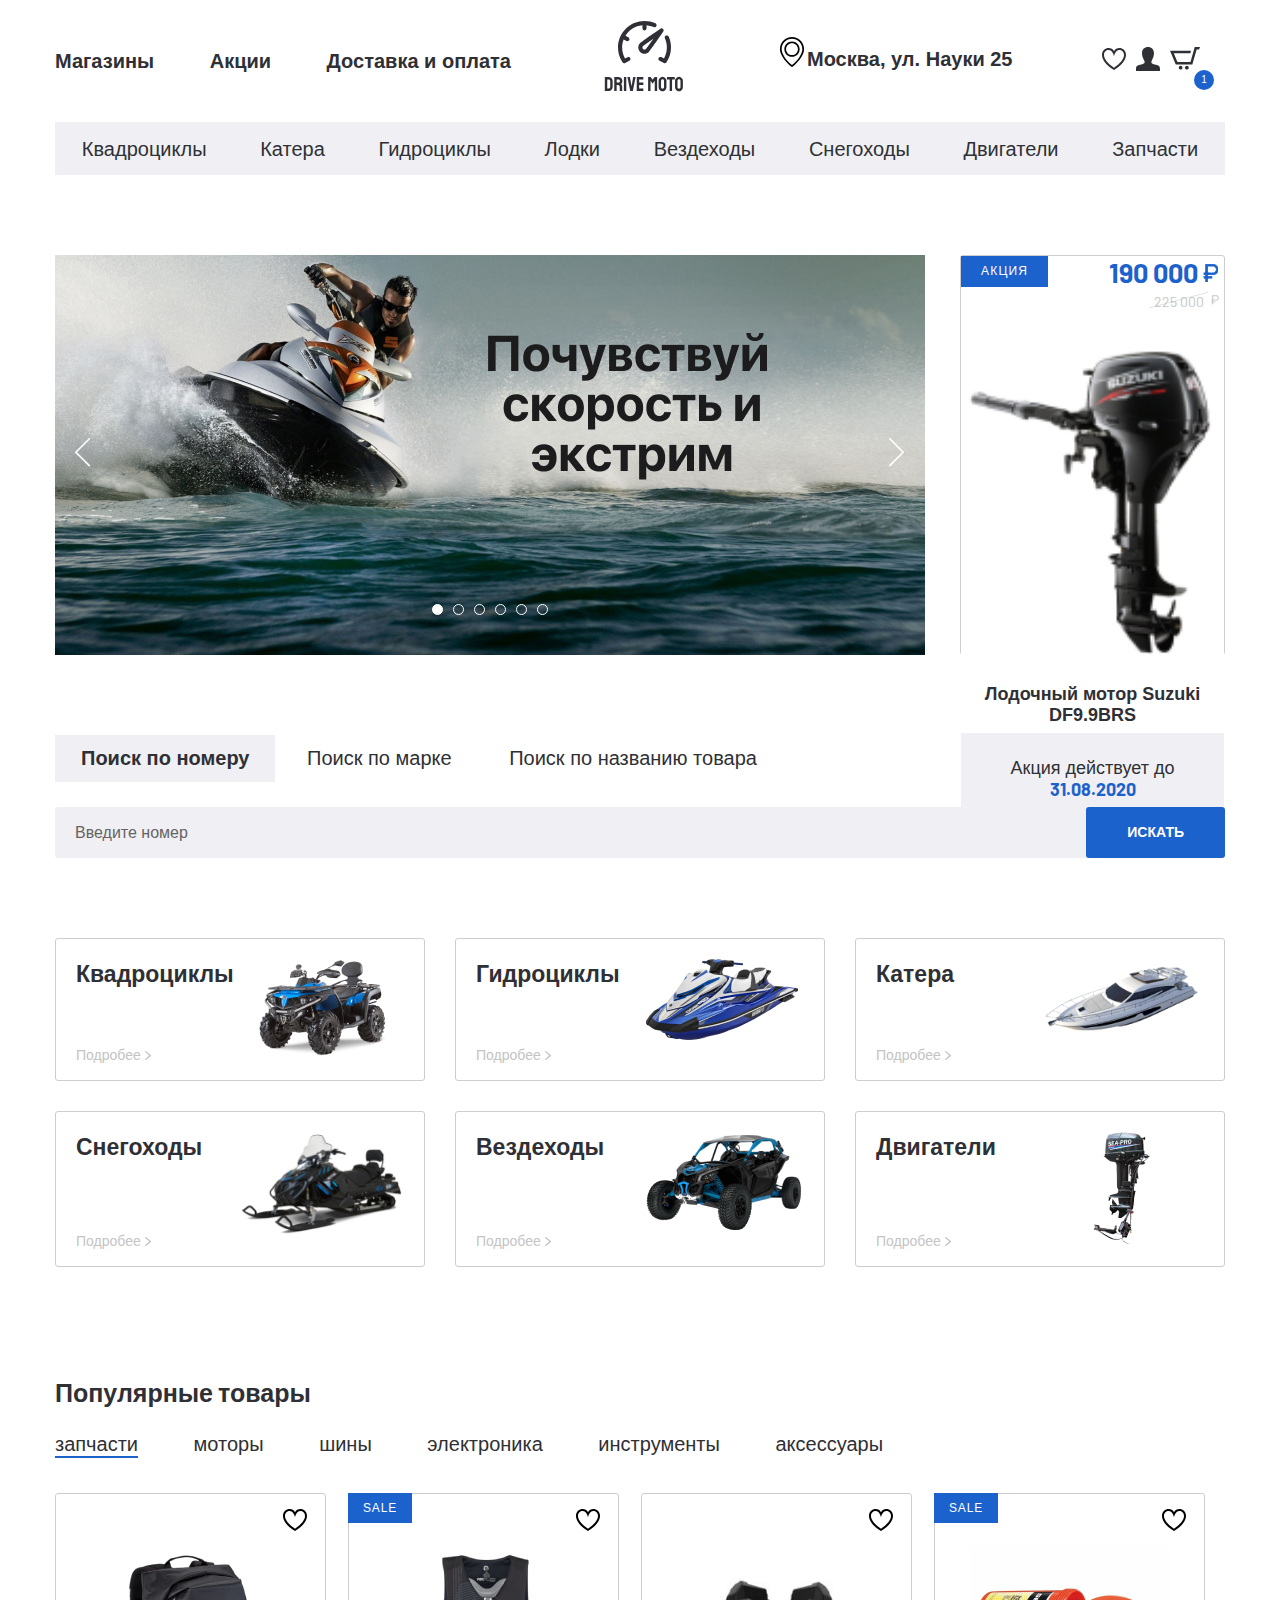
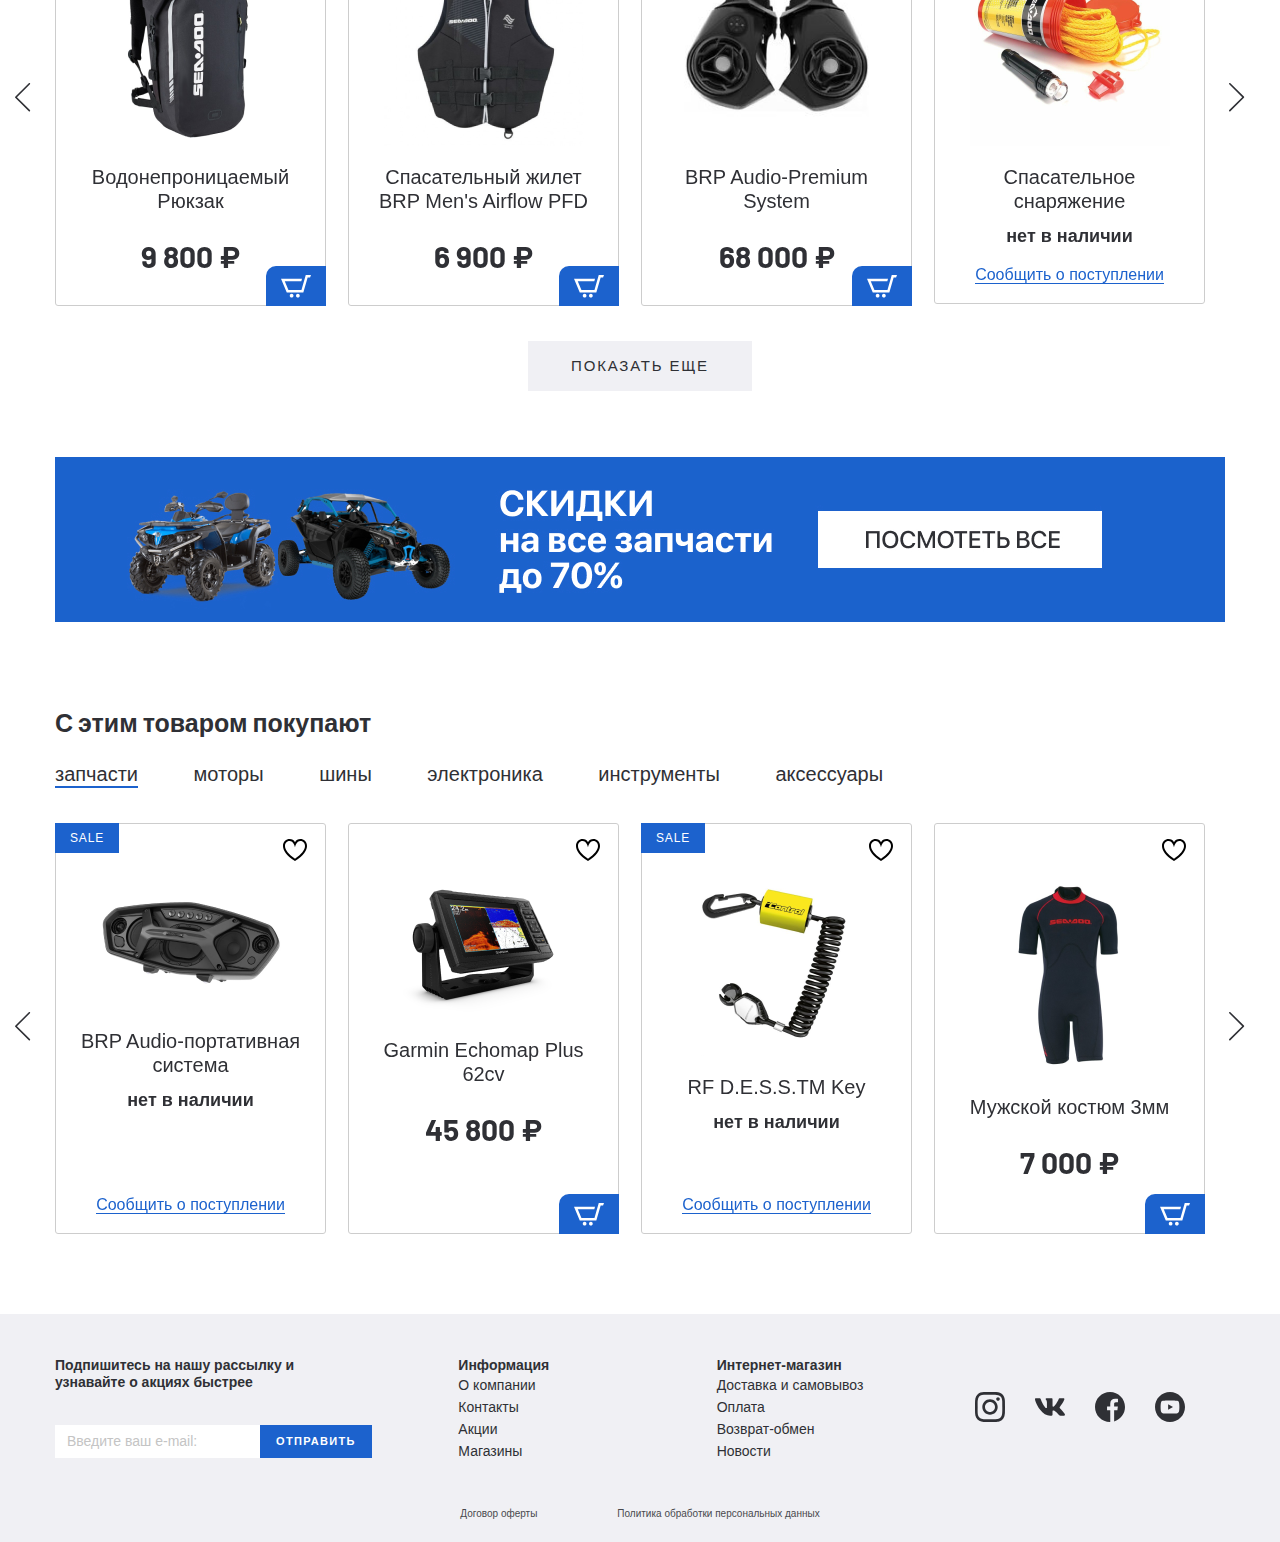
==== commit b4bca897: "page 2" ====
--- a/index.html
+++ b/index.html
@@ -9,6 +9,10 @@
   <link rel="stylesheet" href="css/normalize.css">
   <link rel="stylesheet" href="css/slick.css">
   <link rel="stylesheet" href="css/fonts.css">
+  <link rel="stylesheet" href="css/jquery.formstyler.css">
+  <link rel="stylesheet" href="css/jquery.formstyler.theme.css">
+  <link rel="stylesheet" href="css/jquery.rateyo.min.css">
+  <link rel="stylesheet" href="css/ion.rangeSlider.min.css">
   <link rel="preconnect" href="https://fonts.gstatic.com">
   <link href="https://fonts.googleapis.com/css2?family=Barlow:wght@400;700&display=swap" rel="stylesheet">
   <link rel="stylesheet" href="css/style.css">
@@ -78,7 +82,7 @@
             <a class="menu-categories__link" href="#">Катера</a>
           </li>
           <li class="menu-categories__item">
-            <a class="menu-categories__link" href="#">Гидроциклы</a>
+            <a class="menu-categories__link" href="/catalog.html">Гидроциклы</a>
           </li>
           <li class="menu-categories__item">
             <a class="menu-categories__link" href="#">Лодки</a>
@@ -184,7 +188,7 @@
             <img src="/images/cathegories-1.png" alt="">
           </div>
         </a>
-        <a class="cathegories__item" href="#">
+        <a class="cathegories__item" href="/catalog.html">
           <div class="cathegories__item-info">
             <h4 class="cathegories__item-title">Гидроциклы</h4>
             <p class="cathegories__item-text">Подробее</p>
@@ -1005,6 +1009,9 @@
 
   <script src="https://ajax.googleapis.com/ajax/libs/jquery/3.4.1/jquery.min.js"></script>
   <script src="js/slick.min.js"></script>
+  <script src="js/ion.rangeSlider.min.js"></script>
+  <script src="js/jquery.formstyler.min.js"></script>
+  <script src="js/jquery.rateyo.min.js"></script>
   <script src="js/main.js"></script>
 </body>
 
--- a/css/ion.rangeSlider.min.css
+++ b/css/ion.rangeSlider.min.css
@@ -0,0 +1 @@
+/*!Ion.RangeSlider, 2.3.1, © Denis Ineshin, 2010 - 2019, IonDen.com, Build date: 2019-12-19 16:51:02*/.irs{position:relative;display:block;-webkit-touch-callout:none;-webkit-user-select:none;-khtml-user-select:none;-moz-user-select:none;-ms-user-select:none;user-select:none;font-size:12px;font-family:Arial,sans-serif}.irs-line{position:relative;display:block;overflow:hidden;outline:none !important}.irs-bar{position:absolute;display:block;left:0;width:0}.irs-shadow{position:absolute;display:none;left:0;width:0}.irs-handle{position:absolute;display:block;box-sizing:border-box;cursor:default;z-index:1}.irs-handle.type_last{z-index:2}.irs-min,.irs-max{position:absolute;display:block;cursor:default}.irs-min{left:0}.irs-max{right:0}.irs-from,.irs-to,.irs-single{position:absolute;display:block;top:0;left:0;cursor:default;white-space:nowrap}.irs-grid{position:absolute;display:none;bottom:0;left:0;width:100%;height:20px}.irs-with-grid .irs-grid{display:block}.irs-grid-pol{position:absolute;top:0;left:0;width:1px;height:8px;background:#000}.irs-grid-pol.small{height:4px}.irs-grid-text{position:absolute;bottom:0;left:0;white-space:nowrap;text-align:center;font-size:9px;line-height:9px;padding:0 3px;color:#000}.irs-disable-mask{position:absolute;display:block;top:0;left:-1%;width:102%;height:100%;cursor:default;background:rgba(0,0,0,0);z-index:2}.lt-ie9 .irs-disable-mask{background:#000;filter:alpha(opacity=0);cursor:not-allowed}.irs-disabled{opacity:.4}.irs-hidden-input{position:absolute !important;display:block !important;top:0 !important;left:0 !important;width:0 !important;height:0 !important;font-size:0 !important;line-height:0 !important;padding:0 !important;margin:0 !important;overflow:hidden;outline:none !important;z-index:-9999 !important;background:none !important;border-style:solid !important;border-color:transparent !important}.irs--flat{height:40px}.irs--flat.irs-with-grid{height:60px}.irs--flat .irs-line{top:25px;height:12px;background-color:#e1e4e9;border-radius:4px}.irs--flat .irs-bar{top:25px;height:12px;background-color:#ed5565}.irs--flat .irs-bar--single{border-radius:4px 0 0 4px}.irs--flat .irs-shadow{height:1px;bottom:16px;background-color:#e1e4e9}.irs--flat .irs-handle{top:22px;width:16px;height:18px;background-color:transparent}.irs--flat .irs-handle>i:first-child{position:absolute;display:block;top:0;left:50%;width:2px;height:100%;margin-left:-1px;background-color:#da4453}.irs--flat .irs-handle.state_hover>i:first-child,.irs--flat .irs-handle:hover>i:first-child{background-color:#a43540}.irs--flat .irs-min,.irs--flat .irs-max{top:0;padding:1px 3px;color:#999;font-size:10px;line-height:1.333;text-shadow:none;background-color:#e1e4e9;border-radius:4px}.irs--flat .irs-from,.irs--flat .irs-to,.irs--flat .irs-single{color:white;font-size:10px;line-height:1.333;text-shadow:none;padding:1px 5px;background-color:#ed5565;border-radius:4px}.irs--flat .irs-from:before,.irs--flat .irs-to:before,.irs--flat .irs-single:before{position:absolute;display:block;content:"";bottom:-6px;left:50%;width:0;height:0;margin-left:-3px;overflow:hidden;border:3px solid transparent;border-top-color:#ed5565}.irs--flat .irs-grid-pol{background-color:#e1e4e9}.irs--flat .irs-grid-text{color:#999}.irs--big{height:55px}.irs--big.irs-with-grid{height:70px}.irs--big .irs-line{top:33px;height:12px;background-color:white;background:linear-gradient(to bottom, #ddd -50%, white 150%);border:1px solid #ccc;border-radius:12px}.irs--big .irs-bar{top:33px;height:12px;background-color:#92bce0;border:1px solid #428bca;background:linear-gradient(to bottom, #ffffff 0%, #428bca 30%, #b9d4ec 100%);box-shadow:inset 0 0 1px 1px rgba(255,255,255,0.5)}.irs--big .irs-bar--single{border-radius:12px 0 0 12px}.irs--big .irs-shadow{height:1px;bottom:16px;background-color:rgba(66,139,202,0.5)}.irs--big .irs-handle{top:25px;width:30px;height:30px;border:1px solid rgba(0,0,0,0.3);background-color:#cbcfd5;background:linear-gradient(to bottom, white 0%, #B4B9BE 30%, white 100%);box-shadow:1px 1px 2px rgba(0,0,0,0.2),inset 0 0 3px 1px white;border-radius:30px}.irs--big .irs-handle.state_hover,.irs--big .irs-handle:hover{border-color:rgba(0,0,0,0.45);background-color:#939ba7;background:linear-gradient(to bottom, white 0%, #919BA5 30%, white 100%)}.irs--big .irs-min,.irs--big .irs-max{top:0;padding:1px 5px;color:white;text-shadow:none;background-color:#9f9f9f;border-radius:3px}.irs--big .irs-from,.irs--big .irs-to,.irs--big .irs-single{color:white;text-shadow:none;padding:1px 5px;background-color:#428bca;background:linear-gradient(to bottom, #428bca 0%, #3071a9 100%);border-radius:3px}.irs--big .irs-grid-pol{background-color:#428bca}.irs--big .irs-grid-text{color:#428bca}.irs--modern{height:55px}.irs--modern.irs-with-grid{height:55px}.irs--modern .irs-line{top:25px;height:5px;background-color:#d1d6e0;background:linear-gradient(to bottom, #e0e4ea 0%, #d1d6e0 100%);border:1px solid #a3adc1;border-bottom-width:0;border-radius:5px}.irs--modern .irs-bar{top:25px;height:5px;background:#20b426;background:linear-gradient(to bottom, #20b426 0%, #18891d 100%)}.irs--modern .irs-bar--single{border-radius:5px 0 0 5px}.irs--modern .irs-shadow{height:1px;bottom:21px;background-color:rgba(209,214,224,0.5)}.irs--modern .irs-handle{top:37px;width:12px;height:13px;border:1px solid #a3adc1;border-top-width:0;box-shadow:1px 1px 1px rgba(0,0,0,0.1);border-radius:0 0 3px 3px}.irs--modern .irs-handle>i:nth-child(1){position:absolute;display:block;top:-4px;left:1px;width:6px;height:6px;border:1px solid #a3adc1;background:white;transform:rotate(45deg)}.irs--modern .irs-handle>i:nth-child(2){position:absolute;display:block;box-sizing:border-box;top:0;left:0;width:10px;height:12px;background:#e9e6e6;background:linear-gradient(to bottom, white 0%, #e9e6e6 100%);border-radius:0 0 3px 3px}.irs--modern .irs-handle>i:nth-child(3){position:absolute;display:block;box-sizing:border-box;top:3px;left:3px;width:4px;height:5px;border-left:1px solid #a3adc1;border-right:1px solid #a3adc1}.irs--modern .irs-handle.state_hover,.irs--modern .irs-handle:hover{border-color:#7685a2;background:#c3c7cd;background:linear-gradient(to bottom, #ffffff 0%, #919ba5 30%, #ffffff 100%)}.irs--modern .irs-handle.state_hover>i:nth-child(1),.irs--modern .irs-handle:hover>i:nth-child(1){border-color:#7685a2}.irs--modern .irs-handle.state_hover>i:nth-child(3),.irs--modern .irs-handle:hover>i:nth-child(3){border-color:#48536a}.irs--modern .irs-min,.irs--modern .irs-max{top:0;font-size:10px;line-height:1.333;text-shadow:none;padding:1px 5px;color:white;background-color:#d1d6e0;border-radius:5px}.irs--modern .irs-from,.irs--modern .irs-to,.irs--modern .irs-single{font-size:10px;line-height:1.333;text-shadow:none;padding:1px 5px;background-color:#20b426;color:white;border-radius:5px}.irs--modern .irs-from:before,.irs--modern .irs-to:before,.irs--modern .irs-single:before{position:absolute;display:block;content:"";bottom:-6px;left:50%;width:0;height:0;margin-left:-3px;overflow:hidden;border:3px solid transparent;border-top-color:#20b426}.irs--modern .irs-grid{height:25px}.irs--modern .irs-grid-pol{background-color:#dedede}.irs--modern .irs-grid-text{color:silver;font-size:13px}.irs--sharp{height:50px;font-size:12px;line-height:1}.irs--sharp.irs-with-grid{height:57px}.irs--sharp .irs-line{top:30px;height:2px;background-color:black;border-radius:2px}.irs--sharp .irs-bar{top:30px;height:2px;background-color:#ee22fa}.irs--sharp .irs-bar--single{border-radius:2px 0 0 2px}.irs--sharp .irs-shadow{height:1px;bottom:21px;background-color:rgba(0,0,0,0.5)}.irs--sharp .irs-handle{top:25px;width:10px;height:10px;background-color:#a804b2}.irs--sharp .irs-handle>i:first-child{position:absolute;display:block;top:100%;left:0;width:0;height:0;border:5px solid transparent;border-top-color:#a804b2}.irs--sharp .irs-handle.state_hover,.irs--sharp .irs-handle:hover{background-color:black}.irs--sharp .irs-handle.state_hover>i:first-child,.irs--sharp .irs-handle:hover>i:first-child{border-top-color:black}.irs--sharp .irs-min,.irs--sharp .irs-max{color:white;font-size:14px;line-height:1;top:0;padding:3px 4px;opacity:.4;background-color:#a804b2;border-radius:2px}.irs--sharp .irs-from,.irs--sharp .irs-to,.irs--sharp .irs-single{font-size:14px;line-height:1;text-shadow:none;padding:3px 4px;background-color:#a804b2;color:white;border-radius:2px}.irs--sharp .irs-from:before,.irs--sharp .irs-to:before,.irs--sharp .irs-single:before{position:absolute;display:block;content:"";bottom:-6px;left:50%;width:0;height:0;margin-left:-3px;overflow:hidden;border:3px solid transparent;border-top-color:#a804b2}.irs--sharp .irs-grid{height:25px}.irs--sharp .irs-grid-pol{background-color:#dedede}.irs--sharp .irs-grid-text{color:silver;font-size:13px}.irs--round{height:50px}.irs--round.irs-with-grid{height:65px}.irs--round .irs-line{top:36px;height:4px;background-color:#dee4ec;border-radius:4px}.irs--round .irs-bar{top:36px;height:4px;background-color:#006cfa}.irs--round .irs-bar--single{border-radius:4px 0 0 4px}.irs--round .irs-shadow{height:4px;bottom:21px;background-color:rgba(222,228,236,0.5)}.irs--round .irs-handle{top:26px;width:24px;height:24px;border:4px solid #006cfa;background-color:white;border-radius:24px;box-shadow:0 1px 3px rgba(0,0,255,0.3)}.irs--round .irs-handle.state_hover,.irs--round .irs-handle:hover{background-color:#f0f6ff}.irs--round .irs-min,.irs--round .irs-max{color:#333;font-size:14px;line-height:1;top:0;padding:3px 5px;background-color:rgba(0,0,0,0.1);border-radius:4px}.irs--round .irs-from,.irs--round .irs-to,.irs--round .irs-single{font-size:14px;line-height:1;text-shadow:none;padding:3px 5px;background-color:#006cfa;color:white;border-radius:4px}.irs--round .irs-from:before,.irs--round .irs-to:before,.irs--round .irs-single:before{position:absolute;display:block;content:"";bottom:-6px;left:50%;width:0;height:0;margin-left:-3px;overflow:hidden;border:3px solid transparent;border-top-color:#006cfa}.irs--round .irs-grid{height:25px}.irs--round .irs-grid-pol{background-color:#dedede}.irs--round .irs-grid-text{color:silver;font-size:13px}.irs--square{height:50px}.irs--square.irs-with-grid{height:60px}.irs--square .irs-line{top:31px;height:4px;background-color:#dedede}.irs--square .irs-bar{top:31px;height:4px;background-color:black}.irs--square .irs-shadow{height:2px;bottom:21px;background-color:#dedede}.irs--square .irs-handle{top:25px;width:16px;height:16px;border:3px solid black;background-color:white;-webkit-transform:rotate(45deg);-ms-transform:rotate(45deg);transform:rotate(45deg)}.irs--square .irs-handle.state_hover,.irs--square .irs-handle:hover{background-color:#f0f6ff}.irs--square .irs-min,.irs--square .irs-max{color:#333;font-size:14px;line-height:1;top:0;padding:3px 5px;background-color:rgba(0,0,0,0.1)}.irs--square .irs-from,.irs--square .irs-to,.irs--square .irs-single{font-size:14px;line-height:1;text-shadow:none;padding:3px 5px;background-color:black;color:white}.irs--square .irs-grid{height:25px}.irs--square .irs-grid-pol{background-color:#dedede}.irs--square .irs-grid-text{color:silver;font-size:11px}--- a/css/style.css
+++ b/css/style.css
@@ -452,7 +452,7 @@
 }
 
 .product-item {
-    min-height: 400px;
+    min-height: 411px;
     min-width: 271px;
     border: 1px solid #CDCDCD;
     border-radius: 3px;
@@ -640,6 +640,7 @@
 
 .product__more {
     text-align: center;
+    margin-bottom: 66px;
 }
 
 .product__more-link {
@@ -682,7 +683,7 @@
     justify-content: space-between;
 }
 
-.footer__top-newslatter.footer__top-item{
+.footer__top-newslatter.footer__top-item {
     width: 295px;
     margin-right: 50px;
 }
@@ -744,6 +745,281 @@
     height: 100%;
 }
 
-.social-list__item+.social-list__item{
+.social-list__item+.social-list__item {
     margin-left: 30px;
-}+}
+
+.breadcrumbs {
+    margin-bottom: 40px;
+}
+
+.breadcrumbs__list-item {
+    display: inline-block;
+    padding-right: 16px;
+    margin-right: 10px;
+    position: relative;
+    font-size: 15px;
+    line-height: 18px;
+    color: #C4C4C4;
+}
+
+.breadcrumbs__list-item::after {
+    content: "";
+    position: absolute;
+    right: 0;
+    background-image: url(/images/link-arrow.svg);
+    height: 9px;
+    width: 6px;
+    bottom: 5px;
+}
+
+.breadcrumbs__list-item:last-child::after {
+    display: none;
+}
+
+.catalog {
+    margin-bottom: 100px;
+}
+
+.catalog__title {
+    font-weight: bold;
+    font-size: 30px;
+    line-height: 36px;
+    font-family: 'SFProDisplay-Bold', sans-serif;
+    margin-bottom: 26px;
+}
+
+.catalog__filter {
+    display: flex;
+    justify-content: space-between;
+    margin-bottom: 50px;
+}
+
+.caralog__filter-items button {
+    font-size: 14px;
+    line-height: 17px;
+    opacity: 0.7;
+    border: none;
+    background: #F0F0F4;
+    border-radius: 3px;
+    padding: 5px 22px;
+    cursor: pointer;
+}
+
+.caralog__filter-items button+button {
+    margin-left: 8px;
+}
+
+.catalog__filter-items_btn.catalog__filter-items_btn--active {
+    background: #1C62CD;
+    opacity: 1;
+    color: #fff;
+}
+
+.catalog__filter-btn button {
+    background-color: transparent;
+    border: none;
+    cursor: pointer;
+    margin: 0;
+    padding: 0;
+}
+
+.catalog__filter-btn button+button {
+    margin-left: 10px;
+}
+
+button.catalog__filter-btngrid {}
+
+button.catalog__filter-btnline {}
+
+.catalog__inner {
+    display: flex;
+}
+
+.catalog__inner-aside {
+    min-width: 290px;
+    margin-right: 10px;
+}
+
+.catalog__inner-list {
+    display: flex;
+    justify-content: space-between;
+    flex-wrap: wrap;
+}
+
+.catalog__inner-list .product-item__wrapper {
+    margin-bottom: 30px;
+}
+
+.porduct-item__img {
+    max-width: 100%;
+}
+
+.pagination {
+    width: 100%;
+    margin-top: 70px;
+}
+
+.pagination-list {
+    display: flex;
+    justify-content: center;
+}
+
+.pagination-list__itam {
+    padding: 6px 12px;
+    border: 2px solid transparent;
+    color: #C4C4C4;
+    margin: 0 4px;
+    font-size: 18px;
+    line-height: 22px;
+}
+
+.pagination-list__itam.active {
+    border: 2px solid #1C62CD;
+    color: #1C62CD;
+}
+
+.pagination-list__itam a {
+    display: block;
+}
+
+.aside-filter__tabs {
+    display: flex;
+    justify-content: space-between;
+}
+
+.aside-filter__tab {
+    font-weight: 400;
+    font-size: 16px;
+    line-height: 19px;
+    letter-spacing: 0.09em;
+    text-transform: uppercase;
+    color: #C4C4C4;
+    width: 50%;
+}
+
+.aside-filter__tab.tab--active {
+    color: #2F3035;
+    font-weight: bold;
+    font-family: 'SFProDisplay-Bold', sans-serif;
+}
+
+.aside-filter__tab.tab--active span{
+    display: inline-block;
+    padding-bottom: 7px;
+    border-bottom: 2px solid #1C62CD;
+}
+
+.aside-filter__item-drop {
+    margin: 40px 0;
+}
+
+.aside-filter__item-title {
+    font-family: 'SFProDisplay-Semibold', sans-serif;
+    font-weight: 600;
+    font-size: 16px;
+    line-height: 19px;
+    padding-left: 26px;
+}
+
+.filter__item-drop {
+    position: relative;
+    cursor: pointer;
+}
+
+.filter__item-drop::before {
+    content: "";
+    background-image: url(/images/arrow-down.svg);
+    position: absolute;
+    left: 0;
+    bottom: 5px;
+    width: 12px;
+    height: 8px;
+}
+
+.filter__item-drop--active::before {
+    transform: rotate(180deg);
+}
+
+.aside-filter__content {
+    display: flex;
+    flex-wrap: wrap;
+    margin-top: 20px;
+}
+
+.aside-filter__content-box {
+    width: 50%;
+}
+
+.aside-filter__content-label {
+    font-size: 14px;
+    cursor: pointer;
+    line-height: 17px;
+}
+
+.jq-checkbox, .jq-radio {
+    background: #fff;
+    width: 14px;
+    height: 14px;
+    border: 1px solid #C4C4C4;
+    border-radius: 1px;
+    box-shadow: none;
+    vertical-align: -2px;
+    margin: 0 8px 0 0;
+}
+
+.jq-checkbox.checked, .jq-radio.checked {
+    background: #1C62CD;
+    border: none;
+}
+
+.jq-checkbox.checked .jq-checkbox__div {
+       width: 8px;
+       height: 6px;
+       margin: 4px 0 0 3px;
+       border-bottom:none;
+       border-left: none;
+       transform: rotate(0);
+    background-image: url(/images/check.svg);
+ }
+
+ .jq-radio.checked .jq-radio__div {
+    width: 0px;
+    height: 0px;
+    margin: 0;
+    border-radius: 0;
+    background: transparent;
+    box-shadow: none;
+ }
+
+ .aside-filter__content.aside-filter__content-radio {
+     flex-wrap: nowrap;
+ }
+
+ .irs--flat{
+    width: 100%;
+}
+
+.irs--flat .irs-from, .irs--flat .irs-to, .irs--flat .irs-single{
+    display: none;
+}
+
+
+.irs--flat .irs-max, .irs--flat .irs-min {
+    top: 60px;
+    color: #2F3035;
+    font-size: 14px;
+    text-decoration-line: underline;
+    line-height: 17px;
+    padding: 0;
+    font-family: 'Barlow', sans-serif;
+    text-shadow: none;
+    background-color: transparent;
+    border-radius: 0;
+    visibility: visible !important;
+}
+
+
+
+
+
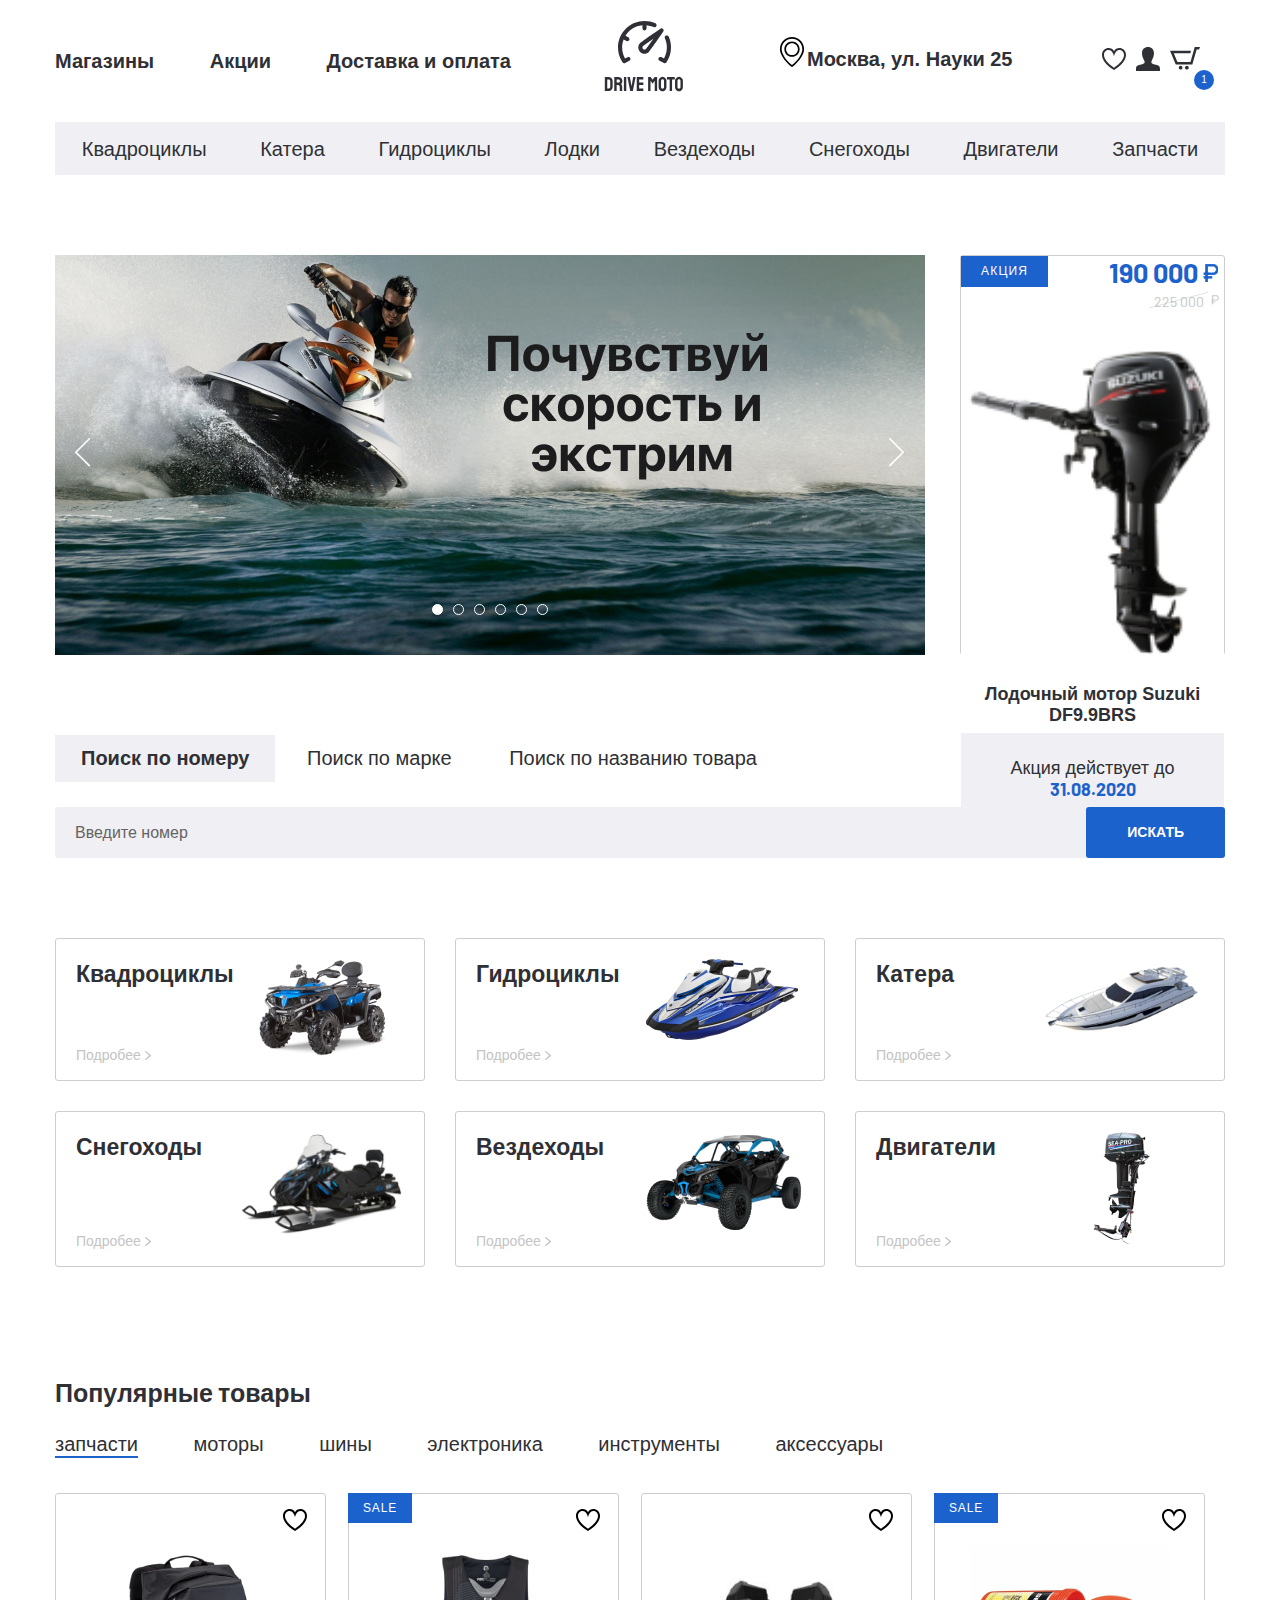
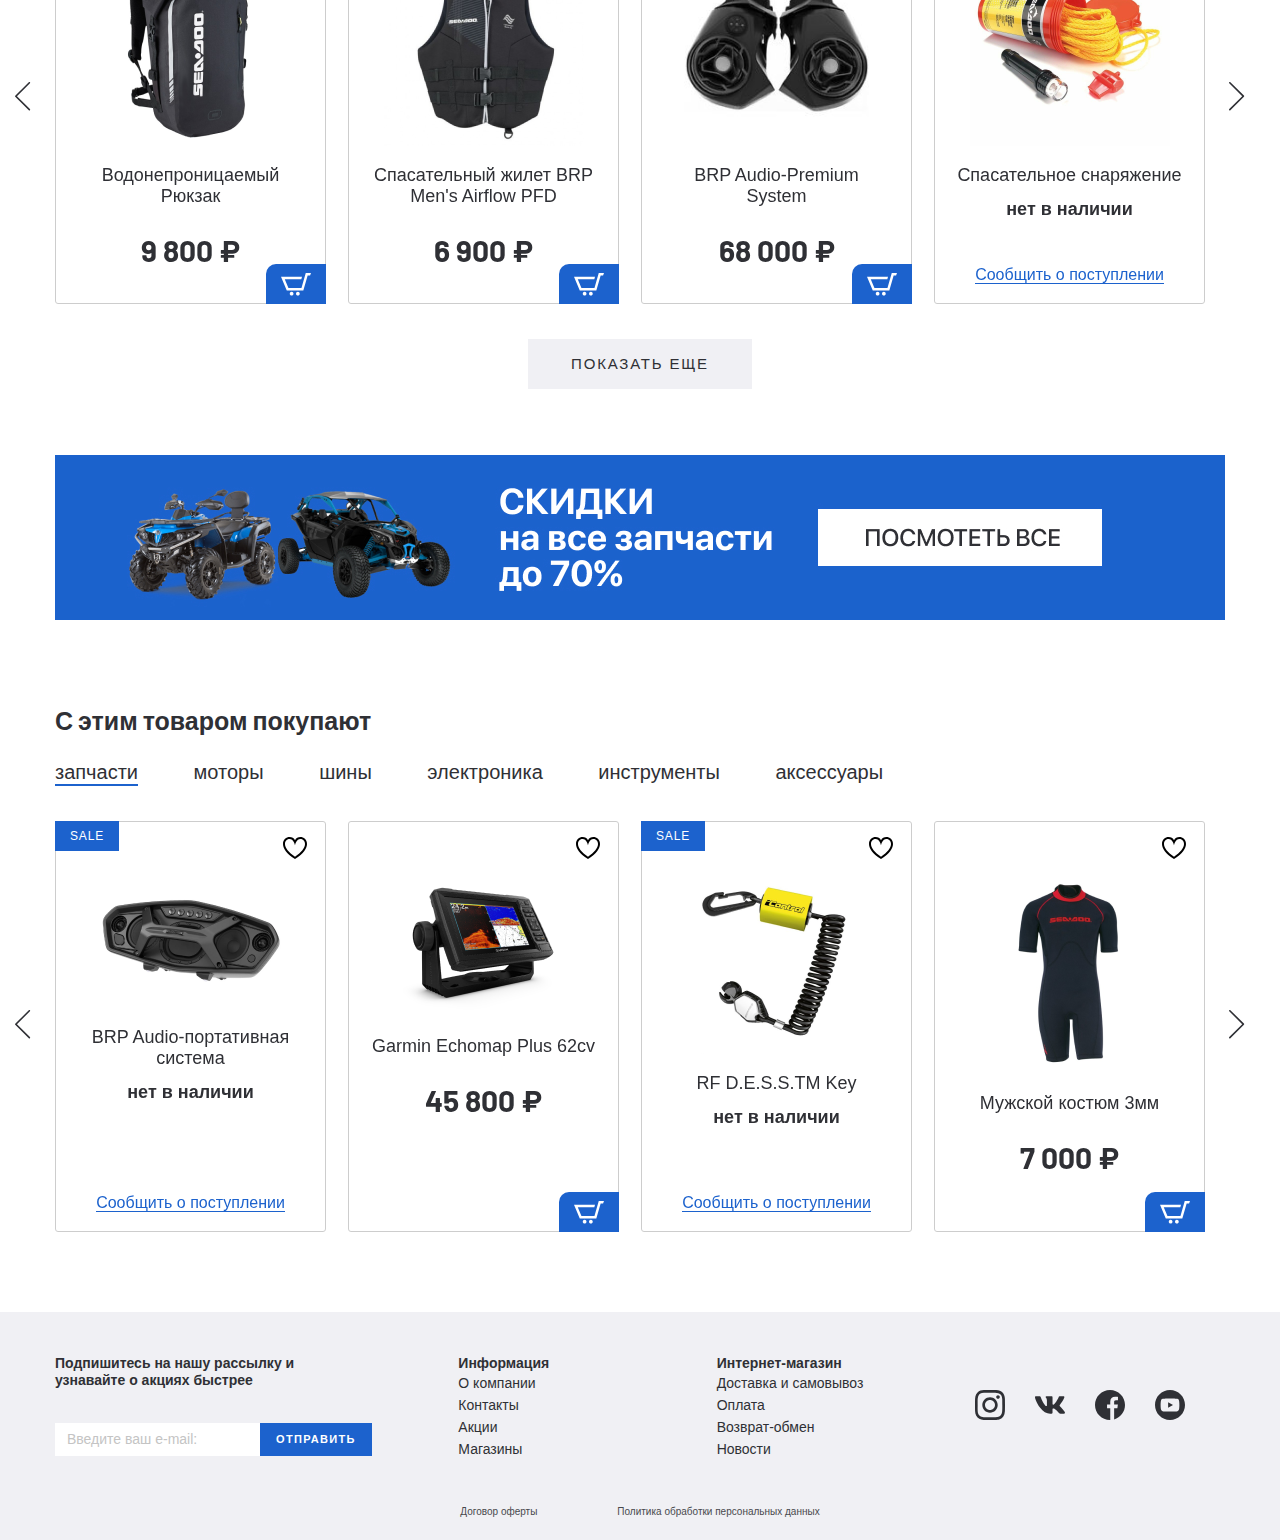
==== commit 6e41187a: "page 3 ready" ====
--- a/index.html
+++ b/index.html
@@ -16,6 +16,7 @@
   <link rel="preconnect" href="https://fonts.gstatic.com">
   <link href="https://fonts.googleapis.com/css2?family=Barlow:wght@400;700&display=swap" rel="stylesheet">
   <link rel="stylesheet" href="css/style.css">
+  <link rel="stylesheet" href="css/media.css">
 </head>
 
 <body>
@@ -1020,9 +1021,11 @@
 
 <!-- <div class="tabs-wrapper">
   <div class="tabs">
-    <a class="tab tab--active" href="#"></a>
+    <a class="tab tab--active" href="#id1"></a>
+    <a class="tab" href="#id2"></a>
   </div>
   <div class="tabs-container">
-    <div class="tabs-content"></div>
+    <div id='id1' class="tabs-content tabs-content--active"></div>
+    <div id='id2' class="tabs-content"></div>
   </div>
 </div> -->--- a/css/style.css
+++ b/css/style.css
@@ -449,6 +449,15 @@
 .product-item__wrapper {
     position: relative;
     width: 271px;
+    transition: all .3s;
+}
+
+.product-item__wrapper.product-item__wrapper--list {
+    width: 100%;
+}
+
+.product-item {
+    width: 100%;
 }
 
 .product-item {
@@ -464,6 +473,8 @@
 .product-item__title {
     font-weight: normal;
     padding: 14px 0 25px;
+    font-size: 18px;
+    line-height: 21px;
 }
 
 .product-item__favorite {
@@ -808,6 +819,7 @@
 
 .caralog__filter-items button+button {
     margin-left: 8px;
+    cursor: pointer;
 }
 
 .catalog__filter-items_btn.catalog__filter-items_btn--active {
@@ -816,6 +828,11 @@
     color: #fff;
 }
 
+.catalog__filter-btn {
+    display: flex;
+    align-items: center;
+}
+
 .catalog__filter-btn button {
     background-color: transparent;
     border: none;
@@ -828,9 +845,32 @@
     margin-left: 10px;
 }
 
-button.catalog__filter-btngrid {}
-
-button.catalog__filter-btnline {}
+button.catalog__filter-btngrid {
+    width: 26px;
+    height: 21px;
+}
+
+button.catalog__filter-btnline {
+    width: 25px;
+    height: 19px;
+}
+
+.catalog__filter-button {
+    opacity: 0.3;
+    outline: none;
+}
+
+.catalog__filter-button--active {
+    opacity: 1;
+}
+
+.select-item {
+    border: 1px solid #D7D9DF;
+    font-size: 14px;
+    line-height: 17px;
+    margin-right: 34px;
+    padding: 7px 15px 7px 10px;
+}
 
 .catalog__inner {
     display: flex;
@@ -944,11 +984,12 @@
 .aside-filter__content {
     display: flex;
     flex-wrap: wrap;
-    margin-top: 20px;
+    margin-top: 10px;
 }
 
 .aside-filter__content-box {
     width: 50%;
+    margin-bottom: 10px;
 }
 
 .aside-filter__content-label {
@@ -998,6 +1039,7 @@
 
  .irs--flat{
     width: 100%;
+    margin-top: -15px;
 }
 
 .irs--flat .irs-from, .irs--flat .irs-to, .irs--flat .irs-single{
@@ -1006,10 +1048,10 @@
 
 
 .irs--flat .irs-max, .irs--flat .irs-min {
-    top: 60px;
+    top: 55px;
     color: #2F3035;
     font-size: 14px;
-    text-decoration-line: underline;
+    text-decoration: underline;
     line-height: 17px;
     padding: 0;
     font-family: 'Barlow', sans-serif;
@@ -1017,9 +1059,537 @@
     background-color: transparent;
     border-radius: 0;
     visibility: visible !important;
-}
-
-
-
-
-
+    padding-left: 27px;
+}
+
+.irs-min::before,
+.irs-max::before {
+    position: absolute;
+    font-size: 14px;
+    line-height: 17px;
+    color: #C4C4C4;
+    text-decoration: none;
+    left: 0;
+}
+
+.irs-min::before {
+    content: "от";
+}
+
+.irs-max::before {
+    content: "до";
+}
+
+.irs--flat .irs-line {
+    top: 25px;
+    height: 1px;
+    background-color: #E0E0E0;
+    border-radius: 0;
+}
+
+.irs--flat .irs-bar {
+    top: 25px;
+    height: 3px;
+    background-color: #1C62CD;
+}
+
+
+.irs--flat .irs-handle {
+    top: 22px;
+    width: 8px;
+    height: 8px;
+    background-color: #1C62CD;
+    border-radius: 50%;
+}
+
+
+.irs--flat .irs-handle>i:first-child,
+.irs--flat .irs-handle:hover>i:first-child  {
+    background-color: transparent;
+}
+
+.aside-filter__item-list {
+    margin: 46px 0 40px;
+}
+
+.filter__item-list {
+    padding-top: 34px;
+    display: flex;
+    justify-content: space-between;
+    border-bottom: 2px solid #C4C4C4;
+}
+
+.filter__item-listtitle {
+    font-family: 'SFProDisplay-Semibold', sans-serif;
+    font-weight: 600;
+    font-size: 16px;
+    line-height: 19px;
+    padding-bottom: 14px;
+    padding-left: 26px;
+}
+
+.filter__item-listselect {
+    font-family: 'Barlow', sans-serif;
+    font-size: 14px;
+    line-height: 17px;
+    color: #48494D;
+}
+
+.jq-selectbox__select {
+    font-family: 'Barlow', sans-serif;
+    font-size: 14px;
+    line-height: 17px;
+    color: #48494D;
+    height: 20px;
+    padding: 0 25px 0 10px;
+    border-radius: 0;
+    background: transparent;
+    box-shadow: none;
+    text-shadow: none;
+    border: none;
+}
+
+.jq-selectbox__trigger-arrow {
+    position: absolute;
+    top: 14px;
+    right: 12px;
+    width: 0;
+    height: 0;
+    border: none;
+}
+
+.jq-selectbox__trigger {
+    background-image: url(/images/arrow-down.svg);
+    bottom: 5px;
+    width: 12px;
+    height: 8px;
+    top: 6px;
+    right: 9px;
+    border-left: none;
+}
+
+.jq-selectbox__select:hover,
+.jq-selectbox__select:active {
+    background: transparent;
+    box-shadow: none;
+}
+
+.jq-selectbox.focused .jq-selectbox__select {
+    border: none;
+}
+
+.jq-selectbox li:hover {
+    background: rgba(107, 126, 172, 0.05);
+    color: rgba(0, 0, 0, 0.6);
+} 
+
+.jq-selectbox li.selected  {
+    background: rgba(107, 126, 172, 0.05);
+    color: rgba(0, 0, 0, 0.6);
+}
+
+.jq-selectbox li {
+    color: rgba(0, 0, 0, 0.6);
+}
+
+.jq-selectbox__dropdown {
+    border-radius: 0;
+    padding-top: 15px;
+}
+
+.filter-more__btn {
+    padding: 0;
+    font-size: 14px;
+    line-height: 17px;
+    color: #1C62CD;
+    border: none;
+    border-bottom: 1px solid #1C62CD;
+    background-color: transparent;
+}
+
+.filter-more {
+    width: 100%;
+}
+
+.filter-search {
+    width: 100%;
+    height: 30px;
+    border: 1px solid #E0E0E0;
+    padding: 0 20px;
+    font-size: 12px; 
+    line-height: 14px;
+    margin-top: 10px;
+    margin-bottom: 20px;
+}
+
+.filter-search::placeholder {
+    color: #BDBEC2;
+}
+
+.btn-checked .aside-filter__content {
+    flex-wrap: nowrap;
+    justify-content: space-between;
+}
+
+.btn-checked .aside-filter__content-box {
+    width: auto;
+}
+
+.btn-checked .aside-filter__content-label {
+    position: relative;
+    width: 63px;
+    height: 25px;
+    font-family: 'SFProDisplay-Bold', sans-serif;
+    font-weight: bold;
+    font-size: 12px;
+    line-height: 14px;
+    letter-spacing: 0.07em;
+    color: #C4C4C4;
+}
+
+
+.btn-checked .jq-checkbox {
+    width: 63px;
+    height: 25px;
+    background-color: #F0F0F4;
+    border: none;
+}
+
+.btn-checked .jq-checkbox.checked {
+    background: #1C62CD;
+}
+
+.btn-checked .jq-checkbox.checked .jq-checkbox__div {
+    display: none;
+}
+
+.btn-checked__text {
+    position: absolute;
+    top: -7px;
+    left: 50%;
+    transform: translateX(-60%);
+    z-index: 5px;
+}
+
+.btn-checked .jq-checkbox.checked ~ .btn-checked__text{
+    color: #fff;
+}
+
+.filter-btn__send {
+    background-color: #F0F0F4;
+    padding: 16px 85px;
+    text-transform: uppercase;
+    font-size: 15px;
+    line-height: 18px;
+    text-align: center;
+    letter-spacing: 0.12em;
+    color: #BDBEC2;
+    border: none;
+    cursor: pointer;
+    margin-bottom: 15px;
+}
+
+.filter-btn__send--active {
+    background-color: #1C62CD;
+    color: #fff;
+}
+
+.aside-fitlter__item-btn {
+    text-align: center;
+}
+
+.filter__extra {
+    font-size: 13px;
+    line-height: 16px;
+    position: relative;
+    padding-right: 29px;
+    display: inline-block;
+    margin-bottom: 15px;
+}
+
+.filter__extra::after {
+    content: '';
+    position: absolute;
+    background-image: url(/images/arrow-down.svg);
+    top: 3px;
+    right: 0;
+    width: 12px;
+    height: 8px;
+}
+
+.filter__extra-content {
+    display: none;
+}
+
+.filter__extra.filter__item-drop--active::after {
+    transform: rotate(180deg);
+}
+
+.filter-btn__reset {
+    background-color: transparent;
+    color: #C4C4C4;
+    padding: 0;
+    border: none;
+    font-size: 13px;
+    line-height: 16px;
+    display: inline-block;
+    border-bottom: 1px solid #C4C4C4;
+}
+
+.product-card {
+    margin-bottom: 80px;
+}
+
+.product-card__inner {
+    display: flex;
+    justify-content: space-between;
+}
+
+.product-card__img-box {
+    max-width: 500px;
+    padding-top: 64px;
+    text-align: center;
+    font-family: 'Barlow', sans-serif;
+    color: #2F3035;
+    position: relative;
+}
+
+.product-card__img-box::before {
+    font-size: 15px;
+    line-height: 18px;
+    letter-spacing: 0.12em;
+    padding: 13px 25px;
+    border-radius: 3px;
+}
+
+.product-card__price-old {
+    font-size: 30px;
+    line-height: 44px;
+    opacity: 0.6;
+    background-image: url('/images/old-line.svg');
+    display: inline-block;
+    background-repeat: no-repeat;
+    background-size: cover;
+}
+
+.product-card__price-new {
+    font-weight: bold;
+    font-size: 40px;
+    line-height: 48px;
+    margin-bottom: 17px;
+}
+
+.product-card__link {
+    border-bottom: 1px solid #1C62CD;
+    font-size: 15px;
+    line-height: 18px;
+    color: #1C62CD;
+}
+
+.product-card__content {
+    max-width: 570px;
+}
+
+.product-card__title {
+    font-family: 'SFProDisplay-Bold', sans-serif;
+    font-weight: bold;
+    font-size: 30px;
+    line-height: 36px;
+    margin-bottom: 10px;
+}
+
+.product-card__code {
+    font-size: 15px;
+    line-height: 18px;
+    color: #2F3035;
+    opacity: 0.6;
+    margin-bottom: 22px;
+}
+
+.product-card__buttons {
+    display: flex;
+    margin-bottom: 50px;
+}
+
+.product-card__tab {
+    font-size: 20px;
+    line-height: 24px;
+    color: #2F3035;
+    opacity: 0.6;
+    padding-bottom: 5px;
+    padding-right: 17px;
+    margin-bottom: 5px;
+}
+
+.product-card__tab + .product-card__tab {
+    padding-left: 17px;
+}
+
+.product-card__tab.tab--active {
+    font-family: 'SFProDisplay-Bold', sans-serif;
+    font-weight: bold;
+    opacity: 1;
+    border-bottom: 2px solid #1C62CD;
+}
+
+.product-card__item {
+    padding: 15px 0 6px;
+    border-bottom: 1px solid rgba(47, 48, 53, 0.1);
+    display: flex;
+    justify-content: space-between;
+       
+}
+
+.product-card__item-left {
+    padding-right: 15px;
+}
+
+.product-card__item-right {
+    width: 125px;
+}
+
+.product-card__more {
+    font-size: 14px;
+    line-height: 17px;
+    color: #1C62CD;
+    border-bottom: 1px solid #1C62CD;
+    margin-bottom: 40px;
+}
+
+.product-card__list {
+    margin-bottom: 20px;
+}
+
+.product-card__btn button {
+    font-size: 14px;
+    line-height: 17px;
+    text-align: center;
+    letter-spacing: 0.12em;
+    text-transform: uppercase;
+    color: #FFFFFF;
+    padding: 16px 56px;
+    background: #1C62CD;
+    border-radius: 3px;
+    border: none;
+    cursor: pointer;
+}
+
+.product-card__buttons a+a {
+    margin-left: 30px;
+}
+
+.card__tabs {
+    margin-bottom: 100px;
+}
+
+.card__tab-box {
+    background: #F0F0F4;
+    display: flex;
+    justify-content: space-around;
+    align-items: center;
+    padding: 22px 0;
+    margin-bottom: 50px;
+}
+
+.card__tab {
+    font-size: 20px;
+    line-height: 24px;
+    color: #2F3035;
+    opacity: 0.6
+}
+
+.card__tab.tab--active{
+    opacity: 1;
+    border-bottom: 2px solid #1C62CD;
+}
+
+.card__top-line {
+    margin-bottom: 10px;
+}
+
+.card__label-search {
+    font-size: 17px;
+    line-height: 20px;
+    color: rgba(47, 48, 53, 0.7);
+}
+
+.card__input-search {
+    background: #F0F0F4;
+    border-radius: 3px;
+    margin-left: 17px;
+    padding: 9px 37px 9px 17px;
+    border: none;
+    margin-right: 100px;
+}
+
+.card__label-pickup {
+    margin-left: 54px;
+    font-size: 17px;
+    line-height: 20px;
+    color: rgba(47, 48, 53, 0.7);
+}
+
+.card__label-pickup .jq-checkbox, .jq-radio {
+    margin: 0 16px 0 0;
+}
+
+.card__list-item {
+    padding: 20px 0;
+    border-bottom: 1px solid rgba(47, 48, 53, 0.1);
+    display: flex;
+    font-size: 16px;
+    line-height: 22px;
+    color: rgba(47, 48, 53, 0.7);
+}
+
+.card__list-itemtitle {
+    color: rgb(47, 48, 53);
+    font-size: 20px;
+    line-height: 24px;
+}
+
+.card__list-adress {
+    width: 220px;
+    margin-right: 80px;
+}
+
+.card__list-workhours {
+    width: 173px;
+    margin-right: 80px;
+}
+.card__list-workhours span{
+    display: block;
+}
+
+.card__list-workhours span p{
+    display:inline-block;
+    width: 46px;
+    margin-right: 20px;
+}
+
+.card__list-avialable {
+    width: 140px;
+    margin-right: 60px;
+}
+
+.card__list-num {
+    width: 104px;
+}
+
+.card__list-btn {
+margin-left: auto;
+}
+
+.card__list-btn button {
+    font-size: 13px;
+    line-height: 16px;
+    text-align: center;
+    letter-spacing: 0.12em;
+    text-transform: uppercase;
+    color: #FFFFFF;
+    padding: 9px 40px;
+    background: #1C62CD;
+    border-radius: 3px;
+    border: none;
+    cursor: pointer;
+}--- a/css/media.css
+++ b/css/media.css
@@ -0,0 +1,3 @@
+@media (max-width: 1200px) {
+    
+}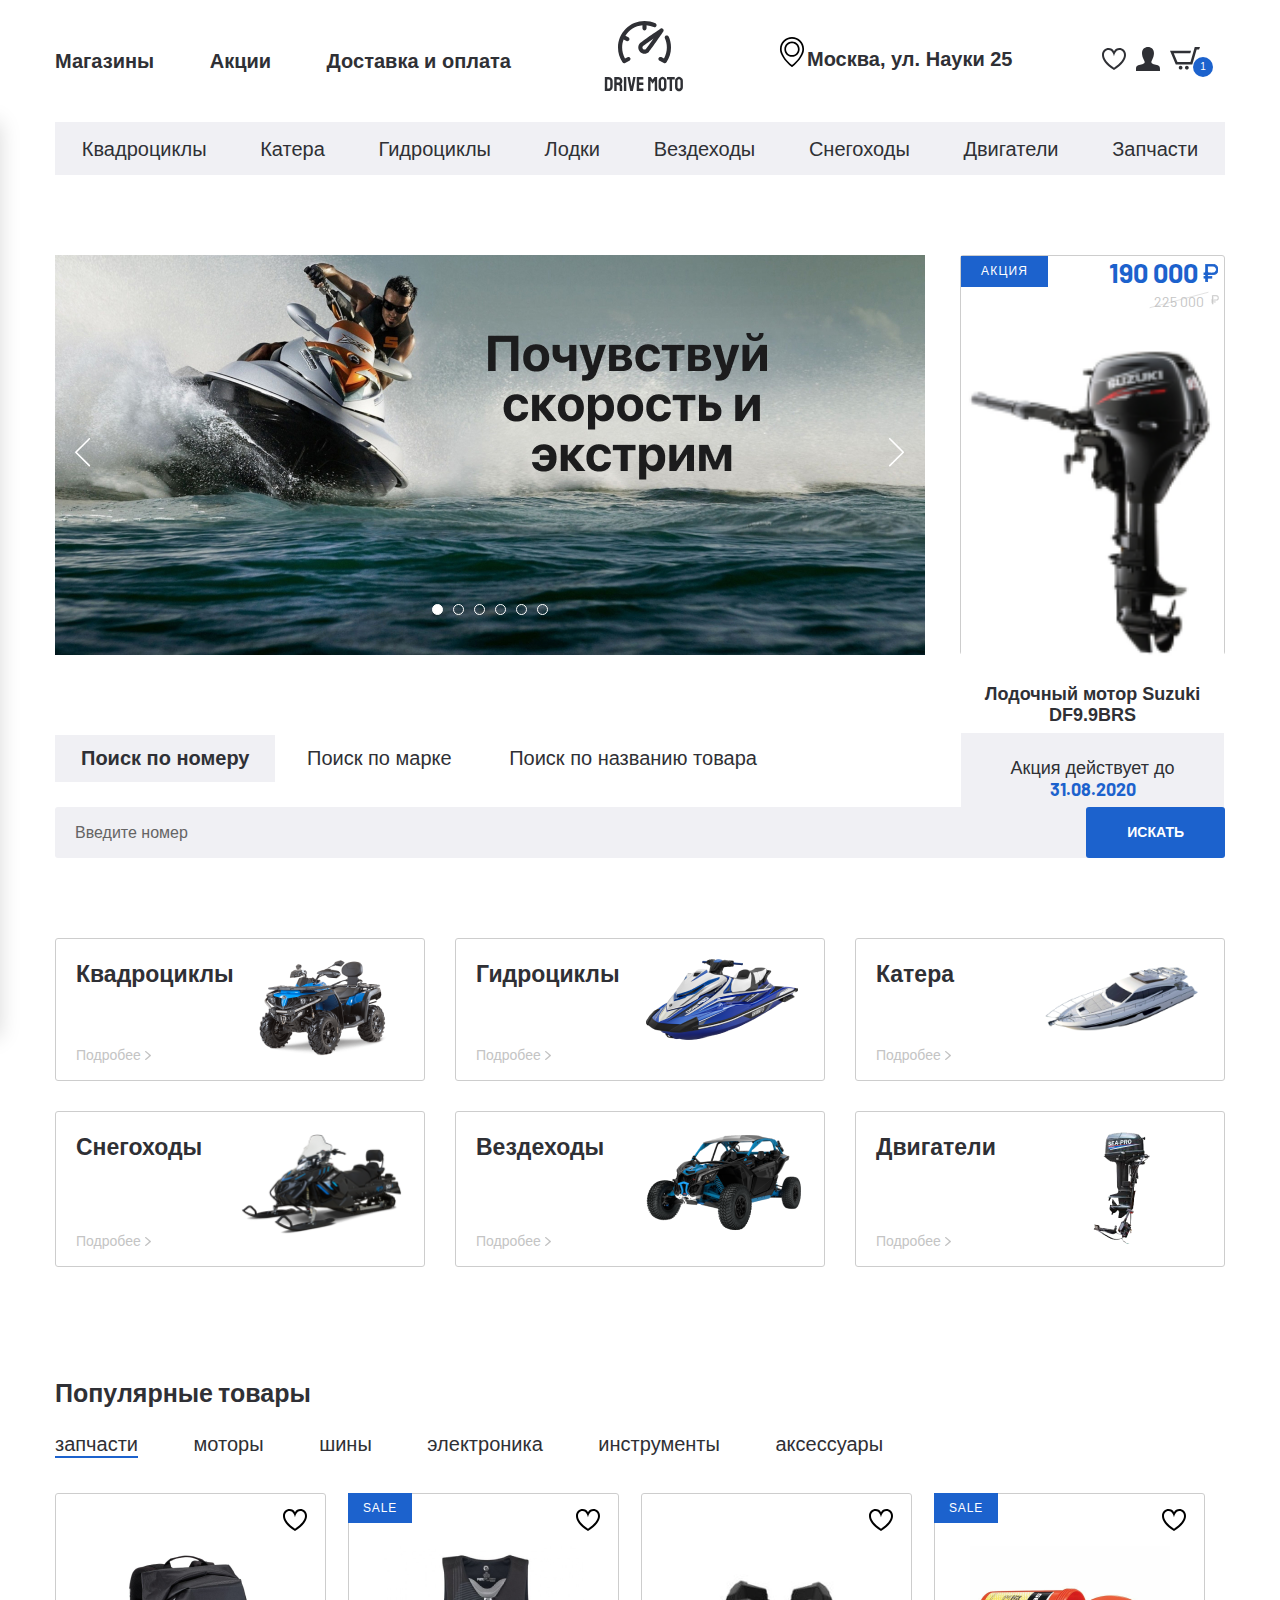
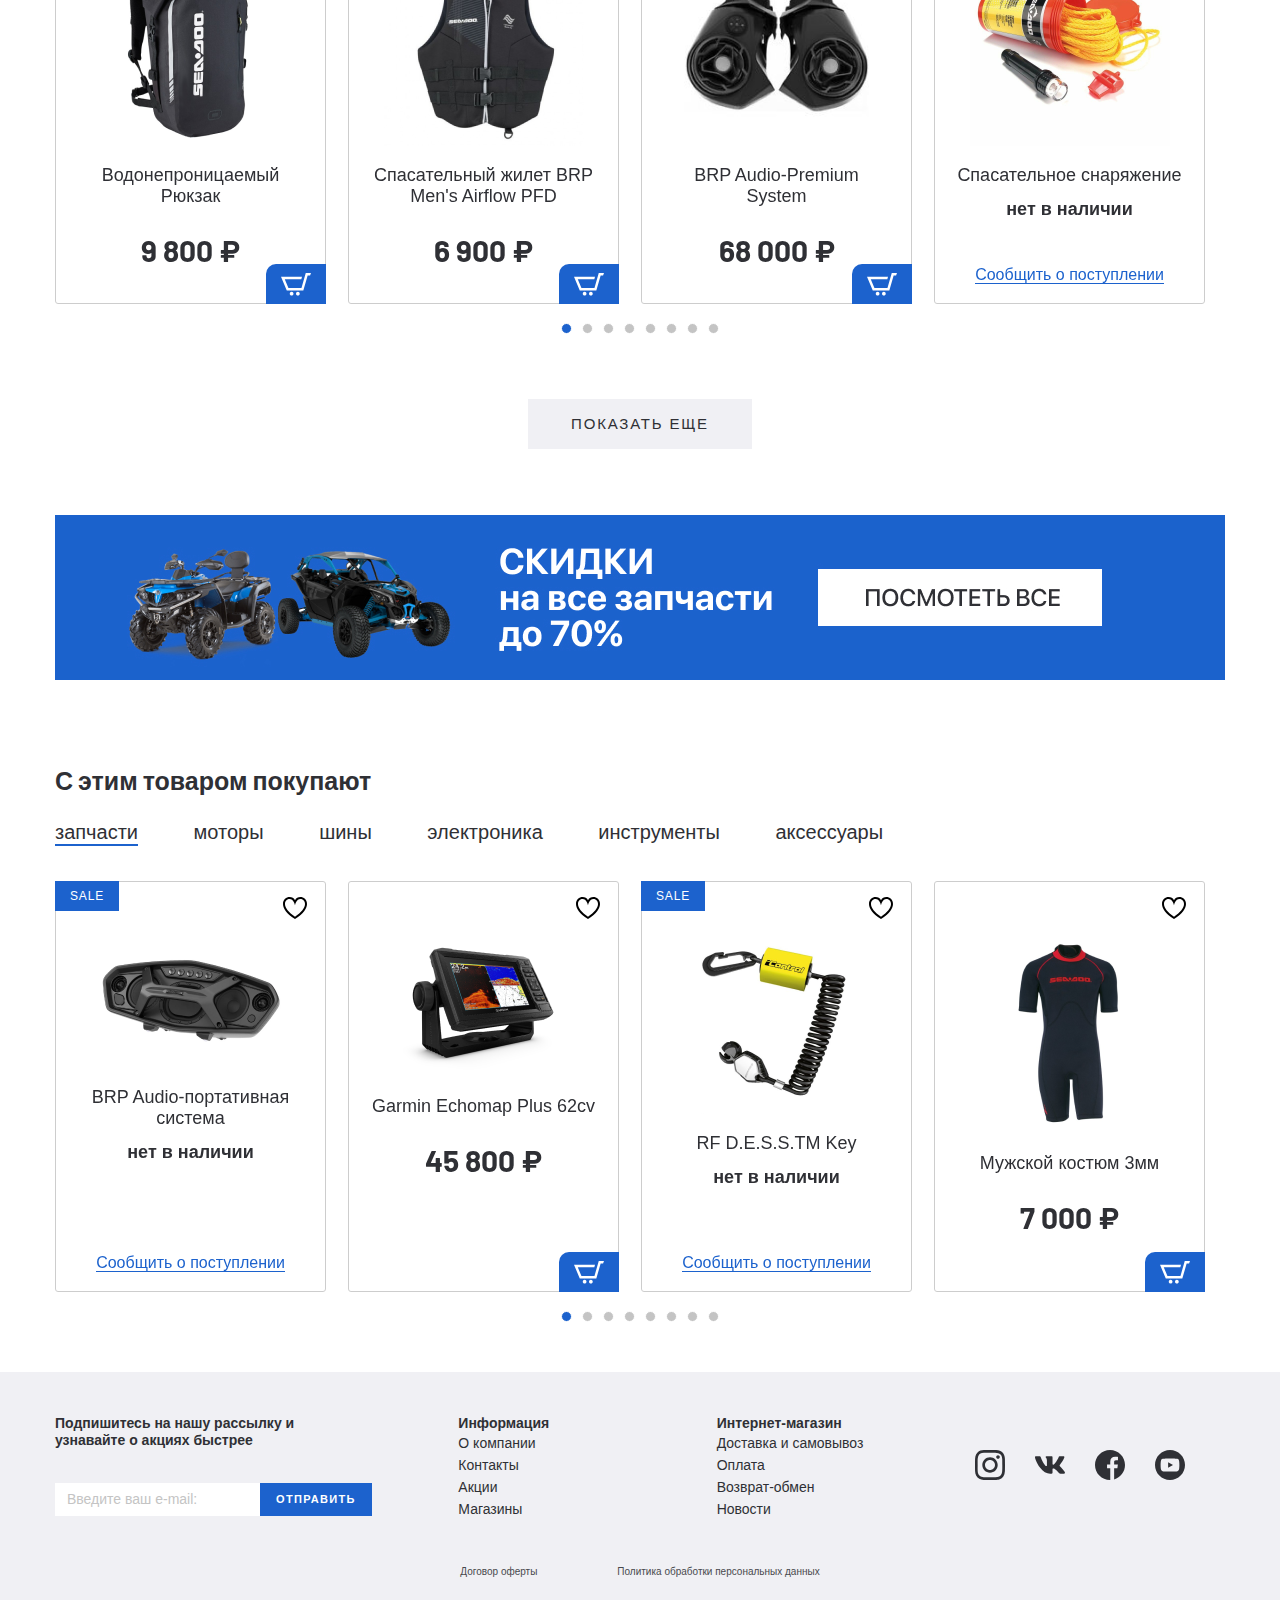
==== commit 398ea2c5: "Ready" ====
--- a/index.html
+++ b/index.html
@@ -26,6 +26,11 @@
       <div class="container">
         <div class="header__top-inner">
           <nav class="menu">
+            <button class="menu__btn">
+              <div class="menu__btn-line"></div>
+              <div class="menu__btn-line"></div>
+              <div class="menu__btn-line"></div>
+            </button>
             <ul class="menu__list">
               <li class="menu__item">
                 <a class="menu__link" href="#">
@@ -45,7 +50,7 @@
             </ul>
           </nav>
           <a class="logo" href="#">
-            <img class="logo__img" src="/images/logo.svg" alt="logo">
+            <img class="logo__img" src="images/logo.svg" alt="logo">
           </a>
           <div class="header__box">
             <p class="header__adress">
@@ -54,17 +59,17 @@
             <ul class="user-list">
               <li class="user-list__item">
                 <a class="user-list__link" href="#">
-                  <img src="/images/menu-heart.svg" alt="">
+                  <img src="images/menu-heart.svg" alt="">
                 </a>
               </li>
               <li class="user-list__item">
                 <a class="user-list__link" href="#">
-                  <img src="/images/menu-person.svg" alt="">
+                  <img src="images/menu-person.svg" alt="">
                 </a>
               </li>
               <li class="user-list__item">
                 <a class="user-list__link basket" href="#">
-                  <img src="/images/menu-basket.svg" alt="">
+                  <img src="images/menu-basket.svg" alt="">
                   <p class="basket__num">1</p>
                 </a>
               </li>
@@ -72,6 +77,109 @@
           </div>
         </div>
       </div>
+    </div>
+    <ul class="menu-mobile__list">
+      <li class="menu-mobile__item">
+        <a class="menu-mobile__link" href="#">
+          <img class="menu-mobile__img" src="images/menu-person.svg" alt="">
+          <p>Войти</p>
+        </a>
+      </li>
+      <li class="menu-mobile__item">
+        <a class="menu-mobile__link" href="#">
+          <img class="menu-mobile__img" src="images/menu-person.svg" alt="">
+          <p>Регистрация</p>
+        </a>
+      </li>
+      <li class="menu-mobile__item">
+        <a class="menu-mobile__link" href="#">
+          <img class="menu-mobile__img" src="images/favorite-deactive.svg" alt="">
+          <p>Избранное</p>
+        </a>
+      </li>
+      <li class="menu-mobile__item">
+        <a class="menu-mobile__link" href="#">
+          <img class="menu-mobile__img" src="images/menu-basket.svg" alt="">
+          <p>Корзина</p>
+        </a>
+      </li>
+      <li class="menu-mobile__item">
+        <a class="menu-mobile__link" href="#">
+          <img class="menu-mobile__img" src="images/house.svg" alt="">
+          <p>Магазины</p>
+        </a>
+      </li>
+      <li class="menu-mobile__item">
+        <a class="menu-mobile__link" href="#">
+          <img class="menu-mobile__img" src="images/percent.svg" alt="">
+          <p>Акции</p>
+        </a>
+      </li>
+      <li class="menu-mobile__item">
+        <a class="menu-mobile__link" href="#">
+          <img class="menu-mobile__img" src="images/box.svg" alt="">
+          <p>Доставка и оплата</p>
+        </a>
+      </li>
+      <li class="menu-mobile__item">
+        <a class="menu-mobile__link" href="#">
+          <p>Квадроциклы</p>
+        </a>
+      </li>
+      <li class="menu-mobile__item">
+        <a class="menu-mobile__link" href="#">
+          <p>Катера</p>
+        </a>
+      </li>
+      <li class="menu-mobile__item">
+        <a class="menu-mobile__link" href="#">
+          <p>Гидроциклы</p>
+        </a>
+      </li>
+      <li class="menu-mobile__item">
+        <a class="menu-mobile__link" href="#">
+          <p>Лодки</p>
+        </a>
+      </li>
+      <li class="menu-mobile__item">
+        <a class="menu-mobile__link" href="#">
+          <p>Вездеходы</p>
+        </a>
+      </li>
+      <li class="menu-mobile__item">
+        <a class="menu-mobile__link" href="#">
+          <p>Снегоходы</p>
+        </a>
+      </li>
+      <li class="menu-mobile__item">
+        <a class="menu-mobile__link" href="#">
+          <p>Двигатели</p>
+        </a>
+      </li>
+      <li class="menu-mobile__item">
+        <a class="menu-mobile__link" href="#">
+          <p>Запчасти</p>
+        </a>
+      </li>
+    </ul>
+    <div class="menu__mobile-linewrapper">
+      <ul class="menu__mobile-line">
+        <li class="menu__item">
+          <a class="menu__link" href="#">
+            Магазины
+          </a>
+        </li>
+        <li class="menu__item">
+          <a class="menu__link" href="#">
+            Акции
+          </a>
+        </li>
+        <li class="menu__item">
+          <a class="menu__link" href="#">
+            Доставка и оплата
+          </a>
+        </li>
+      </ul>
     </div>
     <div class="header__bottom">
       <div class="container">
@@ -110,22 +218,22 @@
       <div class="banner-section__inner">
         <div class="banner-section__slider">
           <a class="banner-section__slider-item" href="#">
-            <img class="banner-section__slider-img" src="/images/slide-banner-1.jpg" alt="">
+            <img class="banner-section__slider-img" src="images/slide-banner-1.jpg" alt="">
           </a>
           <a class="banner-section__slider-item" href="#">
-            <img class="banner-section__slider-img" src="/images/slide-banner-1.jpg" alt="">
+            <img class="banner-section__slider-img" src="images/slide-banner-1.jpg" alt="">
           </a>
           <a class="banner-section__slider-item" href="#">
-            <img class="banner-section__slider-img" src="/images/slide-banner-1.jpg" alt="">
+            <img class="banner-section__slider-img" src="images/slide-banner-1.jpg" alt="">
           </a>
           <a class="banner-section__slider-item" href="#">
-            <img class="banner-section__slider-img" src="/images/slide-banner-1.jpg" alt="">
+            <img class="banner-section__slider-img" src="images/slide-banner-1.jpg" alt="">
           </a>
           <a class="banner-section__slider-item" href="#">
-            <img class="banner-section__slider-img" src="/images/slide-banner-1.jpg" alt="">
+            <img class="banner-section__slider-img" src="images/slide-banner-1.jpg" alt="">
           </a>
           <a class="banner-section__slider-item" href="#">
-            <img class="banner-section__slider-img" src="/images/slide-banner-1.jpg" alt="">
+            <img class="banner-section__slider-img" src="images/slide-banner-1.jpg" alt="">
           </a>
         </div>
         <a class="banner-section__item sale-item" href="#">
@@ -136,22 +244,25 @@
               <div class="price sale-item__price-old">225 000</div>
             </div>
           </div>
-          <img class="sale-item__img" src="/images/content/sale-1.png" alt="">
+          <img class="sale-item__img" src="images/content/sale-1.png" alt="">
           <h5 class="sale-item__title">Лодочный мотор
             Suzuki DF9.9BRS</h5>
           <div class="sale-item__footer">Акция действует до <span>31.08.2020</span></div>
         </a>
       </div>
+
     </div>
   </section>
 
   <div class="search page-section">
     <div class="container">
       <div class="search__inner">
-        <div class="search__tabs">
-          <a class="tab seacrh__tabs-item tab--active" href="#tab-1">Поиск по номеру</a>
-          <a class="tab seacrh__tabs-item" href="#tab-2">Поиск по марке</a>
-          <a class="tab seacrh__tabs-item" href="#tab-3">Поиск по названию товара</a>
+        <div class="search__tabs tabs-wrapper">
+          <div class="mobile-overflow">
+            <a class="tab seacrh__tabs-item tab--active" href="#tab-1">Поиск по номеру</a>
+            <a class="tab seacrh__tabs-item" href="#tab-2">Поиск по марке</a>
+            <a class="tab seacrh__tabs-item" href="#tab-3">Поиск по названию товара</a>
+          </div>
         </div>
         <div class="search__content">
           <div id="tab-1" class="tabs-content search__content-item tabs-content--active">
@@ -186,7 +297,7 @@
             <p class="cathegories__item-text">Подробее</p>
           </div>
           <div class="cathegories__item-img">
-            <img src="/images/cathegories-1.png" alt="">
+            <img src="images/cathegories-1.png" alt="">
           </div>
         </a>
         <a class="cathegories__item" href="/catalog.html">
@@ -195,7 +306,7 @@
             <p class="cathegories__item-text">Подробее</p>
           </div>
           <div class="cathegories__item-img">
-            <img src="/images/cathegories-2.png" alt="">
+            <img src="images/cathegories-2.png" alt="">
           </div>
         </a>
         <a class="cathegories__item" href="#">
@@ -204,7 +315,7 @@
             <p class="cathegories__item-text">Подробее</p>
           </div>
           <div class="cathegories__item-img">
-            <img src="/images/cathegories-3.png" alt="">
+            <img src="images/cathegories-3.png" alt="">
           </div>
         </a>
         <a class="cathegories__item" href="#">
@@ -213,7 +324,7 @@
             <p class="cathegories__item-text">Подробее</p>
           </div>
           <div class="cathegories__item-img">
-            <img src="/images/cathegories-4.png" alt="">
+            <img src="images/cathegories-4.png" alt="">
           </div>
         </a>
         <a class="cathegories__item" href="#">
@@ -222,7 +333,7 @@
             <p class="cathegories__item-text">Подробее</p>
           </div>
           <div class="cathegories__item-img">
-            <img src="/images/cathegories-5.png" alt="">
+            <img src="images/cathegories-5.png" alt="">
           </div>
         </a>
         <a class="cathegories__item" href="#">
@@ -231,7 +342,7 @@
             <p class="cathegories__item-text">Подробее</p>
           </div>
           <div class="cathegories__item-img">
-            <img src="/images/cathegories-6.png" alt="">
+            <img src="images/cathegories-6.png" alt="">
           </div>
         </a>
       </div>
@@ -243,7 +354,7 @@
       <div class="products__inner">
         <h3 class="product__title">Популярные товары</h3>
         <div class="tabs-wrapper">
-          <div class="tabs products__tabs">
+          <div class="tabs products__tabs mobile-overflow">
             <a class="tab products__tab tab--active " href="#product-tab-1">запчасти</a>
             <a class="tab products__tab" href="#product-tab-2">моторы</a>
             <a class="tab products__tab" href="#product-tab-3">шины</a>
@@ -251,340 +362,340 @@
             <a class="tab products__tab" href="#product-tab-5">инструменты</a>
             <a class="tab products__tab" href="#product-tab-6">аксессуары </a>
           </div>
-          <div class="tabs-container products__container">
-            <div id="product-tab-1" class="tabs-content products__content tabs-content--active">
-              <div class="product-slider">
-                <div class="product-slider__item">
-                  <div class="product-item__wrapper">
-                    <button class="product-item__favorite"> </button>
-                    <button class="product-item__basket">
-                      <img class="product-item__basket-img" src="/images/basket-white.svg" alt="">
-                    </button>
-                    <a class="product-item__notify-link" href="#"><span>Сообщить о поступлении</span> </a>
-                    <a class="product-item " href="#">
-                      <p class="product-item__hover-text">
-                        посмотреть товар
-                      </p>
-                      <img class="porduct-item__img" src="/images/content/product-1.png" alt="">
-                      <h4 class="product-item__title">Водонепроницаемый
-                        Рюкзак</h4>
-                      <p class="price product-item__price">9 800 ₽</p>
-                      <p class="product-item__notify-text">нет в наличии</p>
-
-                    </a>
-                  </div>
-                </div>
-                <div class="product-slider__item">
-                  <div class="product-item__wrapper">
-                    <button class="product-item__favorite"> </button>
-                    <button class="product-item__basket">
-                      <img class="product-item__basket-img" src="/images/basket-white.svg" alt="">
-                    </button>
-                    <a class="product-item__notify-link" href="#"><span>Сообщить о поступлении</span> </a>
-                    <a class="product-item product-item--sale" href="#">
-                      <p class="product-item__hover-text">
-                        посмотреть товар
-                      </p>
-                      <img class="porduct-item__img" src="/images/content/product-2.png" alt="">
-                      <h4 class="product-item__title">Спасательный жилет BRP Men's Airflow PFD
-                      </h4>
-                      <p class="price product-item__price">6 900 ₽</p>
-                      <p class="product-item__notify-text">нет в наличии</p>
-
-                    </a>
-                  </div>
-                </div>
-                <div class="product-slider__item">
-                  <div class="product-item__wrapper">
-                    <button class="product-item__favorite"> </button>
-                    <button class="product-item__basket">
-                      <img class="product-item__basket-img" src="/images/basket-white.svg" alt="">
-                    </button>
-                    <a class="product-item__notify-link" href="#"><span>Сообщить о поступлении</span> </a>
-                    <a class="product-item" href="#">
-                      <p class="product-item__hover-text">
-                        посмотреть товар
-                      </p>
-                      <img class="porduct-item__img" src="/images/content/product-3.png" alt="">
-                      <h4 class="product-item__title">
-                        BRP Audio-Premium System</h4>
-                      <p class="price product-item__price">68 000 ₽</p>
-                      <p class="product-item__notify-text">нет в наличии</p>
-
-                    </a>
-                  </div>
-                </div>
-                <div class="product-slider__item">
-                  <div class="product-item__wrapper product-item__not-available">
-                    <button class="product-item__favorite"> </button>
-                    <button class="product-item__basket">
-                      <img class="product-item__basket-img" src="/images/basket-white.svg" alt="">
-                    </button>
-                    <a class="product-item__notify-link" href="#"><span>Сообщить о поступлении</span> </a>
-                    <a class="product-item product-item--sale" href="#">
-                      <p class="product-item__hover-text">
-                        посмотреть товар
-                      </p>
-                      <img class="porduct-item__img" src="/images/content/product-4.png" alt="">
-                      <h4 class="product-item__title">Спасательное
-                        снаряжение</h4>
-                      <p class="price product-item__price">5 300 ₽</p>
-                      <p class="product-item__notify-text">нет в наличии</p>
-
-                    </a>
-                  </div>
-                </div>
-                <div class="product-slider__item">
-                  <div class="product-item__wrapper product-item__not-available">
-                    <button class="product-item__favorite"> </button>
-                    <button class="product-item__basket">
-                      <img class="product-item__basket-img" src="/images/basket-white.svg" alt="">
-                    </button>
-                    <a class="product-item__notify-link" href="#"><span>Сообщить о поступлении</span> </a>
-                    <a class="product-item product-item--sale" href="#">
-                      <p class="product-item__hover-text">
-                        посмотреть товар
-                      </p>
-                      <img class="porduct-item__img" src="/images/content/product-1.png" alt="">
-                      <h4 class="product-item__title">Водонепроницаемый
-                        Рюкзак</h4>
-                      <p class="price product-item__price">9 800 ₽</p>
-                      <p class="product-item__notify-text">нет в наличии</p>
-
-                    </a>
-                  </div>
-                </div>
-                <div class="product-slider__item">
-                  <div class="product-item__wrapper product-item__not-available">
-                    <button class="product-item__favorite"> </button>
-                    <button class="product-item__basket">
-                      <img class="product-item__basket-img" src="/images/basket-white.svg" alt="">
-                    </button>
-                    <a class="product-item__notify-link" href="#"><span>Сообщить о поступлении</span> </a>
-                    <a class="product-item product-item--sale" href="#">
-                      <p class="product-item__hover-text">
-                        посмотреть товар
-                      </p>
-                      <img class="porduct-item__img" src="/images/content/product-1.png" alt="">
-                      <h4 class="product-item__title">Водонепроницаемый
-                        Рюкзак</h4>
-                      <p class="price product-item__price">9 800 ₽</p>
-                      <p class="product-item__notify-text">нет в наличии</p>
-
-                    </a>
-                  </div>
-                </div>
-                <div class="product-slider__item">
-                  <div class="product-item__wrapper product-item__not-available">
-                    <button class="product-item__favorite"> </button>
-                    <button class="product-item__basket">
-                      <img class="product-item__basket-img" src="/images/basket-white.svg" alt="">
-                    </button>
-                    <a class="product-item__notify-link" href="#"><span>Сообщить о поступлении</span> </a>
-                    <a class="product-item product-item--sale" href="#">
-                      <p class="product-item__hover-text">
-                        посмотреть товар
-                      </p>
-                      <img class="porduct-item__img" src="/images/content/product-1.png" alt="">
-                      <h4 class="product-item__title">Водонепроницаемый
-                        Рюкзак</h4>
-                      <p class="price product-item__price">9 800 ₽</p>
-                      <p class="product-item__notify-text">нет в наличии</p>
-
-                    </a>
-                  </div>
-                </div>
-                <div class="product-slider__item">
-                  <div class="product-item__wrapper product-item__not-available">
-                    <button class="product-item__favorite"> </button>
-                    <button class="product-item__basket">
-                      <img class="product-item__basket-img" src="/images/basket-white.svg" alt="">
-                    </button>
-                    <a class="product-item__notify-link" href="#"><span>Сообщить о поступлении</span> </a>
-                    <a class="product-item product-item--sale" href="#">
-                      <p class="product-item__hover-text">
-                        посмотреть товар
-                      </p>
-                      <img class="porduct-item__img" src="/images/content/product-4.png" alt="">
-                      <h4 class="product-item__title">Спасательное
-                        снаряжение</h4>
-                      <p class="price product-item__price">5 300 ₽</p>
-                      <p class="product-item__notify-text">нет в наличии</p>
-
-                    </a>
-                  </div>
+        </div>
+        <div class="tabs-container products__container">
+          <div id="product-tab-1" class="tabs-content products__content tabs-content--active">
+            <div class="product-slider">
+              <div class="product-slider__item">
+                <div class="product-item__wrapper">
+                  <button class="product-item__favorite"> </button>
+                  <button class="product-item__basket">
+                    <img class="product-item__basket-img" src="images/basket-white.svg" alt="">
+                  </button>
+                  <a class="product-item__notify-link" href="#"><span>Сообщить о поступлении</span> </a>
+                  <a class="product-item " href="#">
+                    <p class="product-item__hover-text">
+                      посмотреть товар
+                    </p>
+                    <img class="porduct-item__img" src="images/content/product-1.png" alt="">
+                    <h4 class="product-item__title">Водонепроницаемый
+                      Рюкзак</h4>
+                    <p class="price product-item__price">9 800 ₽</p>
+                    <p class="product-item__notify-text">нет в наличии</p>
+
+                  </a>
+                </div>
+              </div>
+              <div class="product-slider__item">
+                <div class="product-item__wrapper">
+                  <button class="product-item__favorite"> </button>
+                  <button class="product-item__basket">
+                    <img class="product-item__basket-img" src="images/basket-white.svg" alt="">
+                  </button>
+                  <a class="product-item__notify-link" href="#"><span>Сообщить о поступлении</span> </a>
+                  <a class="product-item product-item--sale" href="#">
+                    <p class="product-item__hover-text">
+                      посмотреть товар
+                    </p>
+                    <img class="porduct-item__img" src="images/content/product-2.png" alt="">
+                    <h4 class="product-item__title">Спасательный жилет BRP Men's Airflow PFD
+                    </h4>
+                    <p class="price product-item__price">6 900 ₽</p>
+                    <p class="product-item__notify-text">нет в наличии</p>
+
+                  </a>
+                </div>
+              </div>
+              <div class="product-slider__item">
+                <div class="product-item__wrapper">
+                  <button class="product-item__favorite"> </button>
+                  <button class="product-item__basket">
+                    <img class="product-item__basket-img" src="images/basket-white.svg" alt="">
+                  </button>
+                  <a class="product-item__notify-link" href="#"><span>Сообщить о поступлении</span> </a>
+                  <a class="product-item" href="#">
+                    <p class="product-item__hover-text">
+                      посмотреть товар
+                    </p>
+                    <img class="porduct-item__img" src="images/content/product-3.png" alt="">
+                    <h4 class="product-item__title">
+                      BRP Audio-Premium System</h4>
+                    <p class="price product-item__price">68 000 ₽</p>
+                    <p class="product-item__notify-text">нет в наличии</p>
+
+                  </a>
+                </div>
+              </div>
+              <div class="product-slider__item">
+                <div class="product-item__wrapper product-item__not-available">
+                  <button class="product-item__favorite"> </button>
+                  <button class="product-item__basket">
+                    <img class="product-item__basket-img" src="images/basket-white.svg" alt="">
+                  </button>
+                  <a class="product-item__notify-link" href="#"><span>Сообщить о поступлении</span> </a>
+                  <a class="product-item product-item--sale" href="#">
+                    <p class="product-item__hover-text">
+                      посмотреть товар
+                    </p>
+                    <img class="porduct-item__img" src="images/content/product-4.png" alt="">
+                    <h4 class="product-item__title">Спасательное
+                      снаряжение</h4>
+                    <p class="price product-item__price">5 300 ₽</p>
+                    <p class="product-item__notify-text">нет в наличии</p>
+
+                  </a>
+                </div>
+              </div>
+              <div class="product-slider__item">
+                <div class="product-item__wrapper product-item__not-available">
+                  <button class="product-item__favorite"> </button>
+                  <button class="product-item__basket">
+                    <img class="product-item__basket-img" src="images/basket-white.svg" alt="">
+                  </button>
+                  <a class="product-item__notify-link" href="#"><span>Сообщить о поступлении</span> </a>
+                  <a class="product-item product-item--sale" href="#">
+                    <p class="product-item__hover-text">
+                      посмотреть товар
+                    </p>
+                    <img class="porduct-item__img" src="images/content/product-1.png" alt="">
+                    <h4 class="product-item__title">Водонепроницаемый
+                      Рюкзак</h4>
+                    <p class="price product-item__price">9 800 ₽</p>
+                    <p class="product-item__notify-text">нет в наличии</p>
+
+                  </a>
+                </div>
+              </div>
+              <div class="product-slider__item">
+                <div class="product-item__wrapper product-item__not-available">
+                  <button class="product-item__favorite"> </button>
+                  <button class="product-item__basket">
+                    <img class="product-item__basket-img" src="images/basket-white.svg" alt="">
+                  </button>
+                  <a class="product-item__notify-link" href="#"><span>Сообщить о поступлении</span> </a>
+                  <a class="product-item product-item--sale" href="#">
+                    <p class="product-item__hover-text">
+                      посмотреть товар
+                    </p>
+                    <img class="porduct-item__img" src="images/content/product-1.png" alt="">
+                    <h4 class="product-item__title">Водонепроницаемый
+                      Рюкзак</h4>
+                    <p class="price product-item__price">9 800 ₽</p>
+                    <p class="product-item__notify-text">нет в наличии</p>
+
+                  </a>
+                </div>
+              </div>
+              <div class="product-slider__item">
+                <div class="product-item__wrapper product-item__not-available">
+                  <button class="product-item__favorite"> </button>
+                  <button class="product-item__basket">
+                    <img class="product-item__basket-img" src="images/basket-white.svg" alt="">
+                  </button>
+                  <a class="product-item__notify-link" href="#"><span>Сообщить о поступлении</span> </a>
+                  <a class="product-item product-item--sale" href="#">
+                    <p class="product-item__hover-text">
+                      посмотреть товар
+                    </p>
+                    <img class="porduct-item__img" src="images/content/product-1.png" alt="">
+                    <h4 class="product-item__title">Водонепроницаемый
+                      Рюкзак</h4>
+                    <p class="price product-item__price">9 800 ₽</p>
+                    <p class="product-item__notify-text">нет в наличии</p>
+
+                  </a>
+                </div>
+              </div>
+              <div class="product-slider__item">
+                <div class="product-item__wrapper product-item__not-available">
+                  <button class="product-item__favorite"> </button>
+                  <button class="product-item__basket">
+                    <img class="product-item__basket-img" src="images/basket-white.svg" alt="">
+                  </button>
+                  <a class="product-item__notify-link" href="#"><span>Сообщить о поступлении</span> </a>
+                  <a class="product-item product-item--sale" href="#">
+                    <p class="product-item__hover-text">
+                      посмотреть товар
+                    </p>
+                    <img class="porduct-item__img" src="images/content/product-4.png" alt="">
+                    <h4 class="product-item__title">Спасательное
+                      снаряжение</h4>
+                    <p class="price product-item__price">5 300 ₽</p>
+                    <p class="product-item__notify-text">нет в наличии</p>
+
+                  </a>
                 </div>
               </div>
             </div>
-            <div id="product-tab-2" class="tabs-content products__content">
-              <div class="product-slider">
-                <div class="product-slider__item">
-                  <div class="product-item__wrapper">
-                    <button class="product-item__favorite"> </button>
-                    <button class="product-item__basket">
-                      <img class="product-item__basket-img" src="/images/basket-white.svg" alt="">
-                    </button>
-                    <a class="product-item__notify-link" href="#"><span>Сообщить о поступлении</span> </a>
-                    <a class="product-item " href="#">
-                      <p class="product-item__hover-text">
-                        посмотреть товар
-                      </p>
-                      <img class="porduct-item__img" src="/images/content/product-1.png" alt="">
-                      <h4 class="product-item__title">Водонепроницаемый
-                        Рюкзак</h4>
-                      <p class="price product-item__price">9 800 ₽</p>
-                      <p class="product-item__notify-text">нет в наличии</p>
-
-                    </a>
-                  </div>
-                </div>
-                <div class="product-slider__item">
-                  <div class="product-item__wrapper">
-                    <button class="product-item__favorite"> </button>
-                    <button class="product-item__basket">
-                      <img class="product-item__basket-img" src="/images/basket-white.svg" alt="">
-                    </button>
-                    <a class="product-item__notify-link" href="#"><span>Сообщить о поступлении</span> </a>
-                    <a class="product-item product-item--sale" href="#">
-                      <p class="product-item__hover-text">
-                        посмотреть товар
-                      </p>
-                      <img class="porduct-item__img" src="/images/content/product-1.png" alt="">
-                      <h4 class="product-item__title">Водонепроницаемый
-                        Рюкзак</h4>
-                      <p class="price product-item__price">9 800 ₽</p>
-                      <p class="product-item__notify-text">нет в наличии</p>
-
-                    </a>
-                  </div>
-                </div>
-                <div class="product-slider__item">
-                  <div class="product-item__wrapper">
-                    <button class="product-item__favorite"> </button>
-                    <button class="product-item__basket">
-                      <img class="product-item__basket-img" src="/images/basket-white.svg" alt="">
-                    </button>
-                    <a class="product-item__notify-link" href="#"><span>Сообщить о поступлении</span> </a>
-                    <a class="product-item" href="#">
-                      <p class="product-item__hover-text">
-                        посмотреть товар
-                      </p>
-                      <img class="porduct-item__img" src="/images/content/product-1.png" alt="">
-                      <h4 class="product-item__title">Водонепроницаемый
-                        Рюкзак</h4>
-                      <p class="price product-item__price">9 800 ₽</p>
-                      <p class="product-item__notify-text">нет в наличии</p>
-
-                    </a>
-                  </div>
-                </div>
-                <div class="product-slider__item">
-                  <div class="product-item__wrapper product-item__not-available">
-                    <button class="product-item__favorite"> </button>
-                    <button class="product-item__basket">
-                      <img class="product-item__basket-img" src="/images/basket-white.svg" alt="">
-                    </button>
-                    <a class="product-item__notify-link" href="#"><span>Сообщить о поступлении</span> </a>
-                    <a class="product-item product-item--sale" href="#">
-                      <p class="product-item__hover-text">
-                        посмотреть товар
-                      </p>
-                      <img class="porduct-item__img" src="/images/content/product-1.png" alt="">
-                      <h4 class="product-item__title">Водонепроницаемый
-                        Рюкзак</h4>
-                      <p class="price product-item__price">9 800 ₽</p>
-                      <p class="product-item__notify-text">нет в наличии</p>
-
-                    </a>
-                  </div>
-                </div>
-                <div class="product-slider__item">
-                  <div class="product-item__wrapper product-item__not-available">
-                    <button class="product-item__favorite"> </button>
-                    <button class="product-item__basket">
-                      <img class="product-item__basket-img" src="/images/basket-white.svg" alt="">
-                    </button>
-                    <a class="product-item__notify-link" href="#"><span>Сообщить о поступлении</span> </a>
-                    <a class="product-item product-item--sale" href="#">
-                      <p class="product-item__hover-text">
-                        посмотреть товар
-                      </p>
-                      <img class="porduct-item__img" src="/images/content/product-1.png" alt="">
-                      <h4 class="product-item__title">Водонепроницаемый
-                        Рюкзак</h4>
-                      <p class="price product-item__price">9 800 ₽</p>
-                      <p class="product-item__notify-text">нет в наличии</p>
-
-                    </a>
-                  </div>
-                </div>
-                <div class="product-slider__item">
-                  <div class="product-item__wrapper product-item__not-available">
-                    <button class="product-item__favorite"> </button>
-                    <button class="product-item__basket">
-                      <img class="product-item__basket-img" src="/images/basket-white.svg" alt="">
-                    </button>
-                    <a class="product-item__notify-link" href="#"><span>Сообщить о поступлении</span> </a>
-                    <a class="product-item product-item--sale" href="#">
-                      <p class="product-item__hover-text">
-                        посмотреть товар
-                      </p>
-                      <img class="porduct-item__img" src="/images/content/product-1.png" alt="">
-                      <h4 class="product-item__title">Водонепроницаемый
-                        Рюкзак</h4>
-                      <p class="price product-item__price">9 800 ₽</p>
-                      <p class="product-item__notify-text">нет в наличии</p>
-
-                    </a>
-                  </div>
-                </div>
-                <div class="product-slider__item">
-                  <div class="product-item__wrapper product-item__not-available">
-                    <button class="product-item__favorite"> </button>
-                    <button class="product-item__basket">
-                      <img class="product-item__basket-img" src="/images/basket-white.svg" alt="">
-                    </button>
-                    <a class="product-item__notify-link" href="#"><span>Сообщить о поступлении</span> </a>
-                    <a class="product-item product-item--sale" href="#">
-                      <p class="product-item__hover-text">
-                        посмотреть товар
-                      </p>
-                      <img class="porduct-item__img" src="/images/content/product-1.png" alt="">
-                      <h4 class="product-item__title">Водонепроницаемый
-                        Рюкзак</h4>
-                      <p class="price product-item__price">9 800 ₽</p>
-                      <p class="product-item__notify-text">нет в наличии</p>
-
-                    </a>
-                  </div>
-                </div>
-                <div class="product-slider__item">
-                  <div class="product-item__wrapper product-item__not-available">
-                    <button class="product-item__favorite"> </button>
-                    <button class="product-item__basket">
-                      <img class="product-item__basket-img" src="/images/basket-white.svg" alt="">
-                    </button>
-                    <a class="product-item__notify-link" href="#"><span>Сообщить о поступлении</span> </a>
-                    <a class="product-item product-item--sale" href="#">
-                      <p class="product-item__hover-text">
-                        посмотреть товар
-                      </p>
-                      <img class="porduct-item__img" src="/images/content/product-1.png" alt="">
-                      <h4 class="product-item__title">Водонепроницаемый
-                        Рюкзак</h4>
-                      <p class="price product-item__price">9 800 ₽</p>
-                      <p class="product-item__notify-text">нет в наличии</p>
-
-                    </a>
-                  </div>
+          </div>
+          <div id="product-tab-2" class="tabs-content products__content">
+            <div class="product-slider">
+              <div class="product-slider__item">
+                <div class="product-item__wrapper">
+                  <button class="product-item__favorite"> </button>
+                  <button class="product-item__basket">
+                    <img class="product-item__basket-img" src="images/basket-white.svg" alt="">
+                  </button>
+                  <a class="product-item__notify-link" href="#"><span>Сообщить о поступлении</span> </a>
+                  <a class="product-item " href="#">
+                    <p class="product-item__hover-text">
+                      посмотреть товар
+                    </p>
+                    <img class="porduct-item__img" src="images/content/product-1.png" alt="">
+                    <h4 class="product-item__title">Водонепроницаемый
+                      Рюкзак</h4>
+                    <p class="price product-item__price">9 800 ₽</p>
+                    <p class="product-item__notify-text">нет в наличии</p>
+
+                  </a>
+                </div>
+              </div>
+              <div class="product-slider__item">
+                <div class="product-item__wrapper">
+                  <button class="product-item__favorite"> </button>
+                  <button class="product-item__basket">
+                    <img class="product-item__basket-img" src="images/basket-white.svg" alt="">
+                  </button>
+                  <a class="product-item__notify-link" href="#"><span>Сообщить о поступлении</span> </a>
+                  <a class="product-item product-item--sale" href="#">
+                    <p class="product-item__hover-text">
+                      посмотреть товар
+                    </p>
+                    <img class="porduct-item__img" src="images/content/product-1.png" alt="">
+                    <h4 class="product-item__title">Водонепроницаемый
+                      Рюкзак</h4>
+                    <p class="price product-item__price">9 800 ₽</p>
+                    <p class="product-item__notify-text">нет в наличии</p>
+
+                  </a>
+                </div>
+              </div>
+              <div class="product-slider__item">
+                <div class="product-item__wrapper">
+                  <button class="product-item__favorite"> </button>
+                  <button class="product-item__basket">
+                    <img class="product-item__basket-img" src="images/basket-white.svg" alt="">
+                  </button>
+                  <a class="product-item__notify-link" href="#"><span>Сообщить о поступлении</span> </a>
+                  <a class="product-item" href="#">
+                    <p class="product-item__hover-text">
+                      посмотреть товар
+                    </p>
+                    <img class="porduct-item__img" src="images/content/product-1.png" alt="">
+                    <h4 class="product-item__title">Водонепроницаемый
+                      Рюкзак</h4>
+                    <p class="price product-item__price">9 800 ₽</p>
+                    <p class="product-item__notify-text">нет в наличии</p>
+
+                  </a>
+                </div>
+              </div>
+              <div class="product-slider__item">
+                <div class="product-item__wrapper product-item__not-available">
+                  <button class="product-item__favorite"> </button>
+                  <button class="product-item__basket">
+                    <img class="product-item__basket-img" src="images/basket-white.svg" alt="">
+                  </button>
+                  <a class="product-item__notify-link" href="#"><span>Сообщить о поступлении</span> </a>
+                  <a class="product-item product-item--sale" href="#">
+                    <p class="product-item__hover-text">
+                      посмотреть товар
+                    </p>
+                    <img class="porduct-item__img" src="images/content/product-1.png" alt="">
+                    <h4 class="product-item__title">Водонепроницаемый
+                      Рюкзак</h4>
+                    <p class="price product-item__price">9 800 ₽</p>
+                    <p class="product-item__notify-text">нет в наличии</p>
+
+                  </a>
+                </div>
+              </div>
+              <div class="product-slider__item">
+                <div class="product-item__wrapper product-item__not-available">
+                  <button class="product-item__favorite"> </button>
+                  <button class="product-item__basket">
+                    <img class="product-item__basket-img" src="images/basket-white.svg" alt="">
+                  </button>
+                  <a class="product-item__notify-link" href="#"><span>Сообщить о поступлении</span> </a>
+                  <a class="product-item product-item--sale" href="#">
+                    <p class="product-item__hover-text">
+                      посмотреть товар
+                    </p>
+                    <img class="porduct-item__img" src="images/content/product-1.png" alt="">
+                    <h4 class="product-item__title">Водонепроницаемый
+                      Рюкзак</h4>
+                    <p class="price product-item__price">9 800 ₽</p>
+                    <p class="product-item__notify-text">нет в наличии</p>
+
+                  </a>
+                </div>
+              </div>
+              <div class="product-slider__item">
+                <div class="product-item__wrapper product-item__not-available">
+                  <button class="product-item__favorite"> </button>
+                  <button class="product-item__basket">
+                    <img class="product-item__basket-img" src="images/basket-white.svg" alt="">
+                  </button>
+                  <a class="product-item__notify-link" href="#"><span>Сообщить о поступлении</span> </a>
+                  <a class="product-item product-item--sale" href="#">
+                    <p class="product-item__hover-text">
+                      посмотреть товар
+                    </p>
+                    <img class="porduct-item__img" src="images/content/product-1.png" alt="">
+                    <h4 class="product-item__title">Водонепроницаемый
+                      Рюкзак</h4>
+                    <p class="price product-item__price">9 800 ₽</p>
+                    <p class="product-item__notify-text">нет в наличии</p>
+
+                  </a>
+                </div>
+              </div>
+              <div class="product-slider__item">
+                <div class="product-item__wrapper product-item__not-available">
+                  <button class="product-item__favorite"> </button>
+                  <button class="product-item__basket">
+                    <img class="product-item__basket-img" src="images/basket-white.svg" alt="">
+                  </button>
+                  <a class="product-item__notify-link" href="#"><span>Сообщить о поступлении</span> </a>
+                  <a class="product-item product-item--sale" href="#">
+                    <p class="product-item__hover-text">
+                      посмотреть товар
+                    </p>
+                    <img class="porduct-item__img" src="images/content/product-1.png" alt="">
+                    <h4 class="product-item__title">Водонепроницаемый
+                      Рюкзак</h4>
+                    <p class="price product-item__price">9 800 ₽</p>
+                    <p class="product-item__notify-text">нет в наличии</p>
+
+                  </a>
+                </div>
+              </div>
+              <div class="product-slider__item">
+                <div class="product-item__wrapper product-item__not-available">
+                  <button class="product-item__favorite"> </button>
+                  <button class="product-item__basket">
+                    <img class="product-item__basket-img" src="images/basket-white.svg" alt="">
+                  </button>
+                  <a class="product-item__notify-link" href="#"><span>Сообщить о поступлении</span> </a>
+                  <a class="product-item product-item--sale" href="#">
+                    <p class="product-item__hover-text">
+                      посмотреть товар
+                    </p>
+                    <img class="porduct-item__img" src="images/content/product-1.png" alt="">
+                    <h4 class="product-item__title">Водонепроницаемый
+                      Рюкзак</h4>
+                    <p class="price product-item__price">9 800 ₽</p>
+                    <p class="product-item__notify-text">нет в наличии</p>
+
+                  </a>
                 </div>
               </div>
             </div>
-            <div id="product-tab-3" class="tabs-content products__content">slider-3</div>
-            <div id="product-tab-4" class="tabs-content products__content">slider-4</div>
-            <div id="product-tab-5" class="tabs-content products__content">slider-5</div>
-            <div id="product-tab-6" class="tabs-content products__content">slider-6</div>
-          </div>
+          </div>
+          <div id="product-tab-3" class="tabs-content products__content">slider-3</div>
+          <div id="product-tab-4" class="tabs-content products__content">slider-4</div>
+          <div id="product-tab-5" class="tabs-content products__content">slider-5</div>
+          <div id="product-tab-6" class="tabs-content products__content">slider-6</div>
         </div>
       </div>
       <div class="product__more">
@@ -592,11 +703,11 @@
       </div>
     </div>
   </section>
-
+ 
   <div class="banner">
     <div class="container">
       <a class="banner-link" href="#">
-        <img src="/images/content/banner.jpg" alt="">
+        <img src="images/content/banner.jpg" alt="">
       </a>
     </div>
   </div>
@@ -606,7 +717,7 @@
       <div class="products__inner">
         <h3 class="product__title">С этим товаром покупают</h3>
         <div class="tabs-wrapper">
-          <div class="tabs products__tabs">
+          <div class="tabs products__tabs mobile-overflow">
             <a class="tab products__tab tab--active " href="#popular-tab-1">запчасти</a>
             <a class="tab products__tab" href="#popular-tab-2">моторы</a>
             <a class="tab products__tab" href="#popular-tab-3">шины</a>
@@ -614,6 +725,7 @@
             <a class="tab products__tab" href="#popular-tab-5">инструменты</a>
             <a class="tab products__tab" href="#popular-tab-6">аксессуары </a>
           </div>
+        </div>
           <div class="tabs-container products__container">
             <div id="popular-tab-1" class="tabs-content products__content tabs-content--active">
               <div class="product-slider">
@@ -621,14 +733,14 @@
                   <div class="product-item__wrapper product-item__not-available">
                     <button class="product-item__favorite"> </button>
                     <button class="product-item__basket">
-                      <img class="product-item__basket-img" src="/images/basket-white.svg" alt="">
+                      <img class="product-item__basket-img" src="images/basket-white.svg" alt="">
                     </button>
                     <a class="product-item__notify-link" href="#"><span>Сообщить о поступлении</span> </a>
                     <a class="product-item product-item--sale" href="#">
                       <p class="product-item__hover-text">
                         посмотреть товар
                       </p>
-                      <img class="porduct-item__img" src="/images/content/popular-product-1.png" alt="">
+                      <img class="porduct-item__img" src="images/content/popular-product-1.png" alt="">
                       <h4 class="product-item__title">BRP Audio-портативная система</h4>
                       <p class="price product-item__price">68 000 ₽</p>
                       <p class="product-item__notify-text">нет в наличии</p>
@@ -640,14 +752,14 @@
                   <div class="product-item__wrapper">
                     <button class="product-item__favorite"> </button>
                     <button class="product-item__basket">
-                      <img class="product-item__basket-img" src="/images/basket-white.svg" alt="">
+                      <img class="product-item__basket-img" src="images/basket-white.svg" alt="">
                     </button>
                     <a class="product-item__notify-link" href="#"><span>Сообщить о поступлении</span> </a>
                     <a class="product-item" href="#">
                       <p class="product-item__hover-text">
                         посмотреть товар
                       </p>
-                      <img class="porduct-item__img" src="/images/content/popular-product-2.png" alt="">
+                      <img class="porduct-item__img" src="images/content/popular-product-2.png" alt="">
                       <h4 class="product-item__title">Garmin Echomap Plus 62cv</h4>
                       <p class="price product-item__price">45 800 ₽</p>
                       <p class="product-item__notify-text">нет в наличии</p>
@@ -659,14 +771,14 @@
                   <div class="product-item__wrapper product-item__not-available">
                     <button class="product-item__favorite"> </button>
                     <button class="product-item__basket">
-                      <img class="product-item__basket-img" src="/images/basket-white.svg" alt="">
+                      <img class="product-item__basket-img" src="images/basket-white.svg" alt="">
                     </button>
                     <a class="product-item__notify-link" href="#"><span>Сообщить о поступлении</span> </a>
                     <a class="product-item product-item--sale" href="#">
                       <p class="product-item__hover-text">
                         посмотреть товар
                       </p>
-                      <img class="porduct-item__img" src="/images/content/popular-product-3.png" alt="">
+                      <img class="porduct-item__img" src="images/content/popular-product-3.png" alt="">
                       <h4 class="product-item__title">RF D.E.S.S.TM Key</h4>
                       <p class="price product-item__price">28 500 ₽</p>
                       <p class="product-item__notify-text">нет в наличии</p>
@@ -678,14 +790,14 @@
                   <div class="product-item__wrapper">
                     <button class="product-item__favorite"> </button>
                     <button class="product-item__basket">
-                      <img class="product-item__basket-img" src="/images/basket-white.svg" alt="">
+                      <img class="product-item__basket-img" src="images/basket-white.svg" alt="">
                     </button>
                     <a class="product-item__notify-link" href="#"><span>Сообщить о поступлении</span> </a>
                     <a class="product-item" href="#">
                       <p class="product-item__hover-text">
                         посмотреть товар
                       </p>
-                      <img class="porduct-item__img" src="/images/content/popular-product-4.png" alt="">
+                      <img class="porduct-item__img" src="images/content/popular-product-4.png" alt="">
                       <h4 class="product-item__title">Мужской костюм
                         3мм</h4>
                       <p class="price product-item__price">7 000 ₽</p>
@@ -698,14 +810,14 @@
                   <div class="product-item__wrapper product-item__not-available">
                     <button class="product-item__favorite"> </button>
                     <button class="product-item__basket">
-                      <img class="product-item__basket-img" src="/images/basket-white.svg" alt="">
+                      <img class="product-item__basket-img" src="images/basket-white.svg" alt="">
                     </button>
                     <a class="product-item__notify-link" href="#"><span>Сообщить о поступлении</span> </a>
                     <a class="product-item product-item--sale" href="#">
                       <p class="product-item__hover-text">
                         посмотреть товар
                       </p>
-                      <img class="porduct-item__img" src="/images/content/popular-product-1.png" alt="">
+                      <img class="porduct-item__img" src="images/content/popular-product-1.png" alt="">
                       <h4 class="product-item__title">Водонепроницаемый
                         Рюкзак</h4>
                       <p class="price product-item__price">9 800 ₽</p>
@@ -718,14 +830,14 @@
                   <div class="product-item__wrapper product-item__not-available">
                     <button class="product-item__favorite"> </button>
                     <button class="product-item__basket">
-                      <img class="product-item__basket-img" src="/images/basket-white.svg" alt="">
+                      <img class="product-item__basket-img" src="images/basket-white.svg" alt="">
                     </button>
                     <a class="product-item__notify-link" href="#"><span>Сообщить о поступлении</span> </a>
                     <a class="product-item product-item--sale" href="#">
                       <p class="product-item__hover-text">
                         посмотреть товар
                       </p>
-                      <img class="porduct-item__img" src="/images/content/popular-product-2.png" alt="">
+                      <img class="porduct-item__img" src="images/content/popular-product-2.png" alt="">
                       <h4 class="product-item__title">Водонепроницаемый
                         Рюкзак</h4>
                       <p class="price product-item__price">9 800 ₽</p>
@@ -738,14 +850,14 @@
                   <div class="product-item__wrapper product-item__not-available">
                     <button class="product-item__favorite"> </button>
                     <button class="product-item__basket">
-                      <img class="product-item__basket-img" src="/images/basket-white.svg" alt="">
+                      <img class="product-item__basket-img" src="images/basket-white.svg" alt="">
                     </button>
                     <a class="product-item__notify-link" href="#"><span>Сообщить о поступлении</span> </a>
                     <a class="product-item product-item--sale" href="#">
                       <p class="product-item__hover-text">
                         посмотреть товар
                       </p>
-                      <img class="porduct-item__img" src="/images/content/popular-product-3.png" alt="">
+                      <img class="porduct-item__img" src="images/content/popular-product-3.png" alt="">
                       <h4 class="product-item__title">Водонепроницаемый
                         Рюкзак</h4>
                       <p class="price product-item__price">9 800 ₽</p>
@@ -758,14 +870,14 @@
                   <div class="product-item__wrapper product-item__not-available">
                     <button class="product-item__favorite"> </button>
                     <button class="product-item__basket">
-                      <img class="product-item__basket-img" src="/images/basket-white.svg" alt="">
+                      <img class="product-item__basket-img" src="images/basket-white.svg" alt="">
                     </button>
                     <a class="product-item__notify-link" href="#"><span>Сообщить о поступлении</span> </a>
                     <a class="product-item product-item--sale" href="#">
                       <p class="product-item__hover-text">
                         посмотреть товар
                       </p>
-                      <img class="porduct-item__img" src="/images/content/popular-product-4.png" alt="">
+                      <img class="porduct-item__img" src="images/content/popular-product-4.png" alt="">
                       <h4 class="product-item__title">Водонепроницаемый
                         Рюкзак</h4>
                       <p class="price product-item__price">9 800 ₽</p>
@@ -782,14 +894,14 @@
                   <div class="product-item__wrapper">
                     <button class="product-item__favorite"> </button>
                     <button class="product-item__basket">
-                      <img class="product-item__basket-img" src="/images/basket-white.svg" alt="">
+                      <img class="product-item__basket-img" src="images/basket-white.svg" alt="">
                     </button>
                     <a class="product-item__notify-link" href="#"><span>Сообщить о поступлении</span> </a>
                     <a class="product-item " href="#">
                       <p class="product-item__hover-text">
                         посмотреть товар
                       </p>
-                      <img class="porduct-item__img" src="/images/content/product-1.png" alt="">
+                      <img class="porduct-item__img" src="images/content/product-1.png" alt="">
                       <h4 class="product-item__title">Водонепроницаемый
                         Рюкзак</h4>
                       <p class="price product-item__price">9 800 ₽</p>
@@ -802,14 +914,14 @@
                   <div class="product-item__wrapper">
                     <button class="product-item__favorite"> </button>
                     <button class="product-item__basket">
-                      <img class="product-item__basket-img" src="/images/basket-white.svg" alt="">
+                      <img class="product-item__basket-img" src="images/basket-white.svg" alt="">
                     </button>
                     <a class="product-item__notify-link" href="#"><span>Сообщить о поступлении</span> </a>
                     <a class="product-item product-item--sale" href="#">
                       <p class="product-item__hover-text">
                         посмотреть товар
                       </p>
-                      <img class="porduct-item__img" src="/images/content/product-1.png" alt="">
+                      <img class="porduct-item__img" src="images/content/product-1.png" alt="">
                       <h4 class="product-item__title">Водонепроницаемый
                         Рюкзак</h4>
                       <p class="price product-item__price">9 800 ₽</p>
@@ -822,14 +934,14 @@
                   <div class="product-item__wrapper">
                     <button class="product-item__favorite"> </button>
                     <button class="product-item__basket">
-                      <img class="product-item__basket-img" src="/images/basket-white.svg" alt="">
+                      <img class="product-item__basket-img" src="images/basket-white.svg" alt="">
                     </button>
                     <a class="product-item__notify-link" href="#"><span>Сообщить о поступлении</span> </a>
                     <a class="product-item" href="#">
                       <p class="product-item__hover-text">
                         посмотреть товар
                       </p>
-                      <img class="porduct-item__img" src="/images/content/product-1.png" alt="">
+                      <img class="porduct-item__img" src="images/content/product-1.png" alt="">
                       <h4 class="product-item__title">Водонепроницаемый
                         Рюкзак</h4>
                       <p class="price product-item__price">9 800 ₽</p>
@@ -842,14 +954,14 @@
                   <div class="product-item__wrapper product-item__not-available">
                     <button class="product-item__favorite"> </button>
                     <button class="product-item__basket">
-                      <img class="product-item__basket-img" src="/images/basket-white.svg" alt="">
+                      <img class="product-item__basket-img" src="images/basket-white.svg" alt="">
                     </button>
                     <a class="product-item__notify-link" href="#"><span>Сообщить о поступлении</span> </a>
                     <a class="product-item product-item--sale" href="#">
                       <p class="product-item__hover-text">
                         посмотреть товар
                       </p>
-                      <img class="porduct-item__img" src="/images/content/product-1.png" alt="">
+                      <img class="porduct-item__img" src="images/content/product-1.png" alt="">
                       <h4 class="product-item__title">Водонепроницаемый
                         Рюкзак</h4>
                       <p class="price product-item__price">9 800 ₽</p>
@@ -862,14 +974,14 @@
                   <div class="product-item__wrapper product-item__not-available">
                     <button class="product-item__favorite"> </button>
                     <button class="product-item__basket">
-                      <img class="product-item__basket-img" src="/images/basket-white.svg" alt="">
+                      <img class="product-item__basket-img" src="images/basket-white.svg" alt="">
                     </button>
                     <a class="product-item__notify-link" href="#"><span>Сообщить о поступлении</span> </a>
                     <a class="product-item product-item--sale" href="#">
                       <p class="product-item__hover-text">
                         посмотреть товар
                       </p>
-                      <img class="porduct-item__img" src="/images/content/product-1.png" alt="">
+                      <img class="porduct-item__img" src="images/content/product-1.png" alt="">
                       <h4 class="product-item__title">Водонепроницаемый
                         Рюкзак</h4>
                       <p class="price product-item__price">9 800 ₽</p>
@@ -882,14 +994,14 @@
                   <div class="product-item__wrapper product-item__not-available">
                     <button class="product-item__favorite"> </button>
                     <button class="product-item__basket">
-                      <img class="product-item__basket-img" src="/images/basket-white.svg" alt="">
+                      <img class="product-item__basket-img" src="images/basket-white.svg" alt="">
                     </button>
                     <a class="product-item__notify-link" href="#"><span>Сообщить о поступлении</span> </a>
                     <a class="product-item product-item--sale" href="#">
                       <p class="product-item__hover-text">
                         посмотреть товар
                       </p>
-                      <img class="porduct-item__img" src="/images/content/product-1.png" alt="">
+                      <img class="porduct-item__img" src="images/content/product-1.png" alt="">
                       <h4 class="product-item__title">Водонепроницаемый
                         Рюкзак</h4>
                       <p class="price product-item__price">9 800 ₽</p>
@@ -902,14 +1014,14 @@
                   <div class="product-item__wrapper product-item__not-available">
                     <button class="product-item__favorite"> </button>
                     <button class="product-item__basket">
-                      <img class="product-item__basket-img" src="/images/basket-white.svg" alt="">
+                      <img class="product-item__basket-img" src="images/basket-white.svg" alt="">
                     </button>
                     <a class="product-item__notify-link" href="#"><span>Сообщить о поступлении</span> </a>
                     <a class="product-item product-item--sale" href="#">
                       <p class="product-item__hover-text">
                         посмотреть товар
                       </p>
-                      <img class="porduct-item__img" src="/images/content/product-1.png" alt="">
+                      <img class="porduct-item__img" src="images/content/product-1.png" alt="">
                       <h4 class="product-item__title">Водонепроницаемый
                         Рюкзак</h4>
                       <p class="price product-item__price">9 800 ₽</p>
@@ -922,14 +1034,14 @@
                   <div class="product-item__wrapper product-item__not-available">
                     <button class="product-item__favorite"> </button>
                     <button class="product-item__basket">
-                      <img class="product-item__basket-img" src="/images/basket-white.svg" alt="">
+                      <img class="product-item__basket-img" src="images/basket-white.svg" alt="">
                     </button>
                     <a class="product-item__notify-link" href="#"><span>Сообщить о поступлении</span> </a>
                     <a class="product-item product-item--sale" href="#">
                       <p class="product-item__hover-text">
                         посмотреть товар
                       </p>
-                      <img class="porduct-item__img" src="/images/content/product-1.png" alt="">
+                      <img class="porduct-item__img" src="images/content/product-1.png" alt="">
                       <h4 class="product-item__title">Водонепроницаемый
                         Рюкзак</h4>
                       <p class="price product-item__price">9 800 ₽</p>
@@ -947,9 +1059,9 @@
           </div>
         </div>
       </div>
-    </div>
+   
   </section>
-
+ 
   <footer class="footer">
     <div class="container">
       <div class="footer__top">
@@ -963,8 +1075,8 @@
               <button class="footer-form__btn" type="submit">Отправить</button>
             </form>
           </div>
-          <div class="footer__top-item">
-            <h6 class="footer__top-title">
+          <div class="footer__top-item footer__top-itemdrop">
+            <h6 class="footer__top-title footer__topdrop">
               Информация
             </h6>
             <ul class="footer-list">
@@ -975,7 +1087,7 @@
             </ul>
           </div>
           <div class="footer__top-item">
-              <h6 class="footer__top-title">Интернет-магазин </h6>
+              <h6 class="footer__top-title footer__topdrop">Интернет-магазин </h6>
               <ul class="footer-list">
                 <li class="footer-list__item"><a href="#">Доставка и самовывоз</a></li>
                 <li class="footer-list__item"><a href="#">Оплата</a></li>
@@ -986,16 +1098,16 @@
           <div class="footer__top-item footer__top-social">
             <ul class="social-list">
               <li class="social-list__item"><a href="#">
-                <img src="/images/instagram.svg" alt="instagram">
+                <img src="images/instagram.svg" alt="instagram">
               </a></li>
               <li class="social-list__item"><a href="#">
-                <img src="/images/vk.svg" alt="vk">
+                <img src="images/vk.svg" alt="vk">
               </a></li>
               <li class="social-list__item"><a href="#">
-                <img src="/images/facebook.svg" alt="facebook">
+                <img src="images/facebook.svg" alt="facebook">
               </a></li>
               <li class="social-list__item"><a href="#">
-                <img src="/images/youtube.svg" alt="youtube">
+                <img src="images/youtube.svg" alt="youtube">
               </a></li>
             </ul>
           </div>
@@ -1006,7 +1118,7 @@
         <a class="footer__bottom-link" href="">Политика обработки персональных данных</a>
       </div>
     </div>
-  </footer>
+  </footer> 
 
   <script src="https://ajax.googleapis.com/ajax/libs/jquery/3.4.1/jquery.min.js"></script>
   <script src="js/slick.min.js"></script>
--- a/css/style.css
+++ b/css/style.css
@@ -40,6 +40,8 @@
     font-size: 20px;
     line-height: 24px;
     font-weight: 400;
+    overflow-x: hidden;
+    min-width: 320px;
 }
 
 .container {
@@ -73,6 +75,10 @@
     display: flex;
 }
 
+.menu__btn {
+    display: none;
+}
+
 .header__adress {
     margin-right: 60px;
     width: 265px;
@@ -83,11 +89,46 @@
 .header__adress::before {
     content: "";
     position: absolute;
-    background-image: url(/images/header-marker.svg);
+    background-image: url(../images/header-marker.svg);
     width: 30px;
     height: 30px;
     left: 0;
     top: -10px;
+}
+
+.menu-mobile__list {
+    width: 243px;
+    box-shadow: 0px 0px 20px rgba(0, 0, 0, 0.15);
+    transform: translateX(-100%);
+    transition: all .3s;
+    position: absolute;
+    z-index: 10;
+    background-color: #fff;
+}
+
+.menu-mobile__list.menu-mobile__list--active{
+    transform: translateX(0%);
+}
+
+.menu-mobile__item {
+    position: relative;
+    border-bottom: 1px solid rgba(0, 0, 0, 0.1);
+}
+
+.menu-mobile__link {
+    display: block;
+    padding-left: 53px;
+    padding-top: 36px;
+}
+
+.menu-mobile__img {
+    position: absolute;
+    bottom: 0;
+    left: 11px;
+}
+
+.menu__mobile-linewrapper {
+    display: none;
 }
 
 .user-list {
@@ -115,8 +156,8 @@
     line-height: 20px;
     font-weight: 500;
     text-align: center;
-    bottom: -15px;
-    right: -14px;
+    bottom: -2px;
+    right: -13px;
 }
 
 .header__bottom {
@@ -266,7 +307,7 @@
 
 .sale-item__price-new::after {
     content: "";
-    background-image: url(/images/icons-price.svg);
+    background-image: url(../images/icons-price.svg);
     position: absolute;
     right: 0;
     top: 8px;
@@ -283,14 +324,14 @@
     color: #C4C4C4;
     padding: 2px 5px;
     margin-right: 15px;
-    background-image: url(/images/old-line.svg);
+    background-image: url(../images/old-line.svg);
     background-repeat: no-repeat;
 }
 
 .sale-item__price-old::after {
     content: "";
     position: absolute;
-    background-image: url(/images/icons-price-old.svg);
+    background-image: url(../images/icons-price-old.svg);
     right: -10px;
     top: 4px;
     width: 8px;
@@ -442,7 +483,7 @@
 }
 
 .cathegories__item-text::after {
-    content: url(/images/link-arrow.svg);
+    content: url(../images/link-arrow.svg);
     padding-left: 4px;
 }
 
@@ -497,11 +538,11 @@
     height: 22px;
     top: 0;
     left: 0;
-    background-image: url(/images/favorite-deactive.svg);
+    background-image: url(../images/favorite-deactive.svg);
 }
 
 .product-item__favorite--active.product-item__favorite::before {
-    background-image: url(/images/favorite-active.svg);
+    background-image: url(../images/favorite-active.svg);
 }
 
 .product-item__price {
@@ -778,7 +819,7 @@
     content: "";
     position: absolute;
     right: 0;
-    background-image: url(/images/link-arrow.svg);
+    background-image: url(../images/link-arrow.svg);
     height: 9px;
     width: 6px;
     bottom: 5px;
@@ -969,7 +1010,7 @@
 
 .filter__item-drop::before {
     content: "";
-    background-image: url(/images/arrow-down.svg);
+    background-image: url(../images/arrow-down.svg);
     position: absolute;
     left: 0;
     bottom: 5px;
@@ -1021,7 +1062,7 @@
        border-bottom:none;
        border-left: none;
        transform: rotate(0);
-    background-image: url(/images/check.svg);
+    background-image: url(../images/check.svg);
  }
 
  .jq-radio.checked .jq-radio__div {
@@ -1159,7 +1200,7 @@
 }
 
 .jq-selectbox__trigger {
-    background-image: url(/images/arrow-down.svg);
+    background-image: url(../images/arrow-down.svg);
     bottom: 5px;
     width: 12px;
     height: 8px;
@@ -1310,7 +1351,7 @@
 .filter__extra::after {
     content: '';
     position: absolute;
-    background-image: url(/images/arrow-down.svg);
+    background-image: url(../images/arrow-down.svg);
     top: 3px;
     right: 0;
     width: 12px;
@@ -1366,7 +1407,7 @@
     font-size: 30px;
     line-height: 44px;
     opacity: 0.6;
-    background-image: url('/images/old-line.svg');
+    background-image: url('../images/old-line.svg');
     display: inline-block;
     background-repeat: no-repeat;
     background-size: cover;
@@ -1592,4 +1633,28 @@
     border-radius: 3px;
     border: none;
     cursor: pointer;
+}
+
+.product-slider .slick-dots {
+    bottom: -30px;
+}
+
+.product-slider .slick-dots button {
+    background-color: #C4C4C4;
+}
+
+.product-slider .slick-dots .slick-active button {
+    background-color: #1C62CD;
+}
+
+.aside__btn {
+    display: none;
+}
+
+.product-card__btn-mobile {
+    display: none;
+}
+
+.footer__topdrop {
+    pointer-events: none;
 }--- a/css/media.css
+++ b/css/media.css
@@ -1,3 +1,391 @@
+@media (max-width: 1300px) {
+    .product__more {
+        margin-top: 60px;
+    }
+}
+
+
 @media (max-width: 1200px) {
+
+    .banner-section__inner {
+        justify-content: space-around;
+    }
+
+    .banner-section__slider-img {
+        min-height: 380px;
+        max-width: 600px;
+    }
+
+    .banner-section__slider {
+        max-width: 600px;
+    }
+
+
+    .cathegories__inner {
+        justify-content: space-around;
+    }
+
+    .catalog__inner-list {
+        justify-content: space-around;
+    }
+
+}
+
+@media (max-width: 1100px) {
+    .menu__item+.menu__item {
+        padding-left: 20px;
+    }
+
+    .header__adress {
+        margin-right: 20px;
+    }
+
+    .banner-link img {
+        width: 100%;
+    }
+
+    .card__input-search {
+        margin-right: 0;
+    }
+
+
+}
+
+
+@media (max-width: 968px) {
+    .header__bottom {
+        display: none;
+    }
+
+    .menu__list {
+        display: none;
+    }
+
+    .menu__btn {
+        display: block;
+        background-color: transparent;
+        cursor: pointer;
+        border: none;
+        padding: 0;
+    }
+
+    .menu__btn-line {
+        background: #2F3035;
+        border-radius: 3px;
+        height: 3px;
+        width: 34px;
+        margin: 8px 0;
+    }
+
+    .menu__mobile-linewrapper {
+        display: block;
+        font-weight: bold;
+        font-size: 20px;
+        line-height: 24px;
+        font-family: 'SFProDisplay-Bold', sans-serif;
+        background: #F0F0F4;
+        overflow-x: scroll;
+    }
+
+    .menu__mobile-line {
+        padding: 14px 0 14px 15px;
+        width: 450px;
+        background: #F0F0F4;
+    }
+
+    .banner-section__inner {
+        margin-top: 25px;
+        flex-wrap: wrap;
+        justify-content: center;
+        max-height: 100%;
+    }
+
+    .banner-section__slider-img {
+        max-width: 100%;
+    }
+
+    .banner-section__slider {
+        max-width: 100%;
+    }
+
+    .banner-section__slider-item {
+        max-width: 100%;
+        margin-bottom: 25px;
+    }
+
+    .sale-item__img {
+        object-fit: none;
+    }
+
+    .sale-item {
+        max-height: 397px;
+    }
+
+    .mobile-overflow {
+        width: 1000px;
+    }
     
+
+    .catalog__filter-itemsinner, .tabs-wrapper, .breadcrumbs__inner {
+        overflow-x: scroll;
+    }
+
+    .tabs-wrapper.tabs-wrapper--no-scroll {
+        overflow: hidden;
+    }
+
+    .product-card__inner {
+        flex-wrap: wrap;
+    }
+
+    .product-card__tabs {
+        display: none;
+    }
+
+    .product-card__content {
+        order: -1;
+    }
+
+    .product-card__btn-mobile {
+        display: block;
+        margin-top: 40px;
+    }
+
+    .product-card__img-box {
+        width: 100%;
+    }
+
+
+
+}
+
+@media (max-width: 940px) {
+    .footer__top-inner {
+        flex-wrap: wrap;
+        justify-content: space-around;
+    }
+
+    .footer__top-item {
+        margin-bottom: 25px;
+    }
+
+    .catalog__filter-btn button{
+        display: none;
+    }
+
+    .catalog__filter-btn {
+        margin-top: 30px;
+    }
+
+    .catalog__filter {
+        display: block;
+    }
+
+    .card__top-line label{
+        display: block;
+        width: 100%;
+        margin-bottom: 25px;
+        margin-left: 0;
+    }
+  
+
+    .card__list-item {
+        display: block;
+    }
+
+    .card__list-itemtitle {
+        display: none;
+    }
+
+    .card__list-item div{
+        margin-bottom: 15px;
+    }
+
+}
+
+@media (max-width: 640px) {
+    .header__adress {
+        display: none;
+    }
+
+    .aside-filter {
+        display: none;
+    }
+
+    .banner-section__slider-img {
+        min-height: 200px;
+    }
+
+    .banner-section .container {
+        padding: 0;
+    }
+
+    .search__content-btn {
+        position: absolute;
+        font-size: 0;
+        line-height: 0;
+        background-image: url(images/search.svg);
+        background-repeat: no-repeat;
+        width: 24px;
+        height: 24px;
+        background-color: transparent;
+        padding: 17px;
+        cursor: pointer;
+        right: 10px;
+        top: 11px;
+    }
+
+    .search__content-input {
+        height: 50px;
+    }
+
+    .search__content-form {
+        position: relative;
+        padding-right: 50px;
+        background: #F0F0F4;
+        border-radius: 3px;
+    }
+
+    .banner-link img {
+        min-height: 90px;
+        object-fit: contain;
+    }
+
+    .catalog__inner {
+        flex-wrap: wrap;
+    }
+
+    .aside__btn {
+        display: block;
+        text-transform: uppercase;
+        font-weight: 700;
+        text-align: center;
+        padding: 10px 0;
+        color: white;
+        background-color: #1C62CD;
+        width: 100%;
+        margin-bottom: 30px;
+        border-radius: 3px;
+    }
+
+    .product-card__title {
+        font-weight: 20px;
+        line-height: 34px;
+    }
+
+    .rate {
+        display: block;
+        margin-top: 20px;
+    }
+
+    .product-card__buttons a + a {
+        margin-left: 0;
+    }
+
+    .product-card__buttons {
+        display: block;
+    }
+
+    .product-card__img {
+        width: 100%;
+    }
+
+}
+
+@media (max-width: 540px) {
+
+    .footer__top-item {
+        width: 100%;
+    }
+
+    .footer__bottom {
+        flex-direction: column;
+        align-items: start;
+    }
+
+    .footer__bottom-link {
+        margin: 12px 0;
+    }
+
+    .footer__top-inner {
+        justify-content: start;
+    }
+
+    .footer__top-social.footer__top-item {
+        width: 100%;
+        border-bottom: none;
+    }
+
+    .footer__top-newslatter.footer__top-item {
+        margin-right: auto;
+        margin-left: auto;
+        width: 290px;
+        text-align: center;
+    }
+
+    .social-list {
+        justify-content: center;
+    }
+
+    .footer-list {
+        display: none;
+    }
+
+    .footer__top-title.footer__topdrop {
+        font-size: 14px;
+        line-height: 18px;
+        color: #7F7F7F;
+        font-weight: 500;
+        padding: 15px 0;
+    }
+
+    .footer__top-item {
+        border-bottom: 2px solid #F9F9FC;
+    }
+
+    .footer__top-itemdrop {
+        margin-bottom: 0;
+        border-top: 2px solid #F9F9FC;
+    }
+
+    .footer__topdrop {
+        position: relative;
+    }
+
+    .footer__topdrop::after {
+        content: "";
+        position: absolute;
+        content: "";
+        background-image: url(../images/arrow-down.svg);
+        right: 0;
+        bottom: 20px;
+        width: 12px;
+        height: 8px;
+    }
+
+    .footer__topdrop--active::after {
+        transform: rotate(-180deg);
+    }
+
+    .footer__topdrop {
+        pointer-events: auto; 
+    }
+
+
+}
+
+@media (max-width: 440px) {
+    .banner-section__slider-img {
+        min-height: 164px;
+    }
+
+    .cathegories__item {
+        padding: 20px 10px 16px;
+    }
+
+    .pagination-list__itam {
+        margin: 0;
+    }
+
+
 }